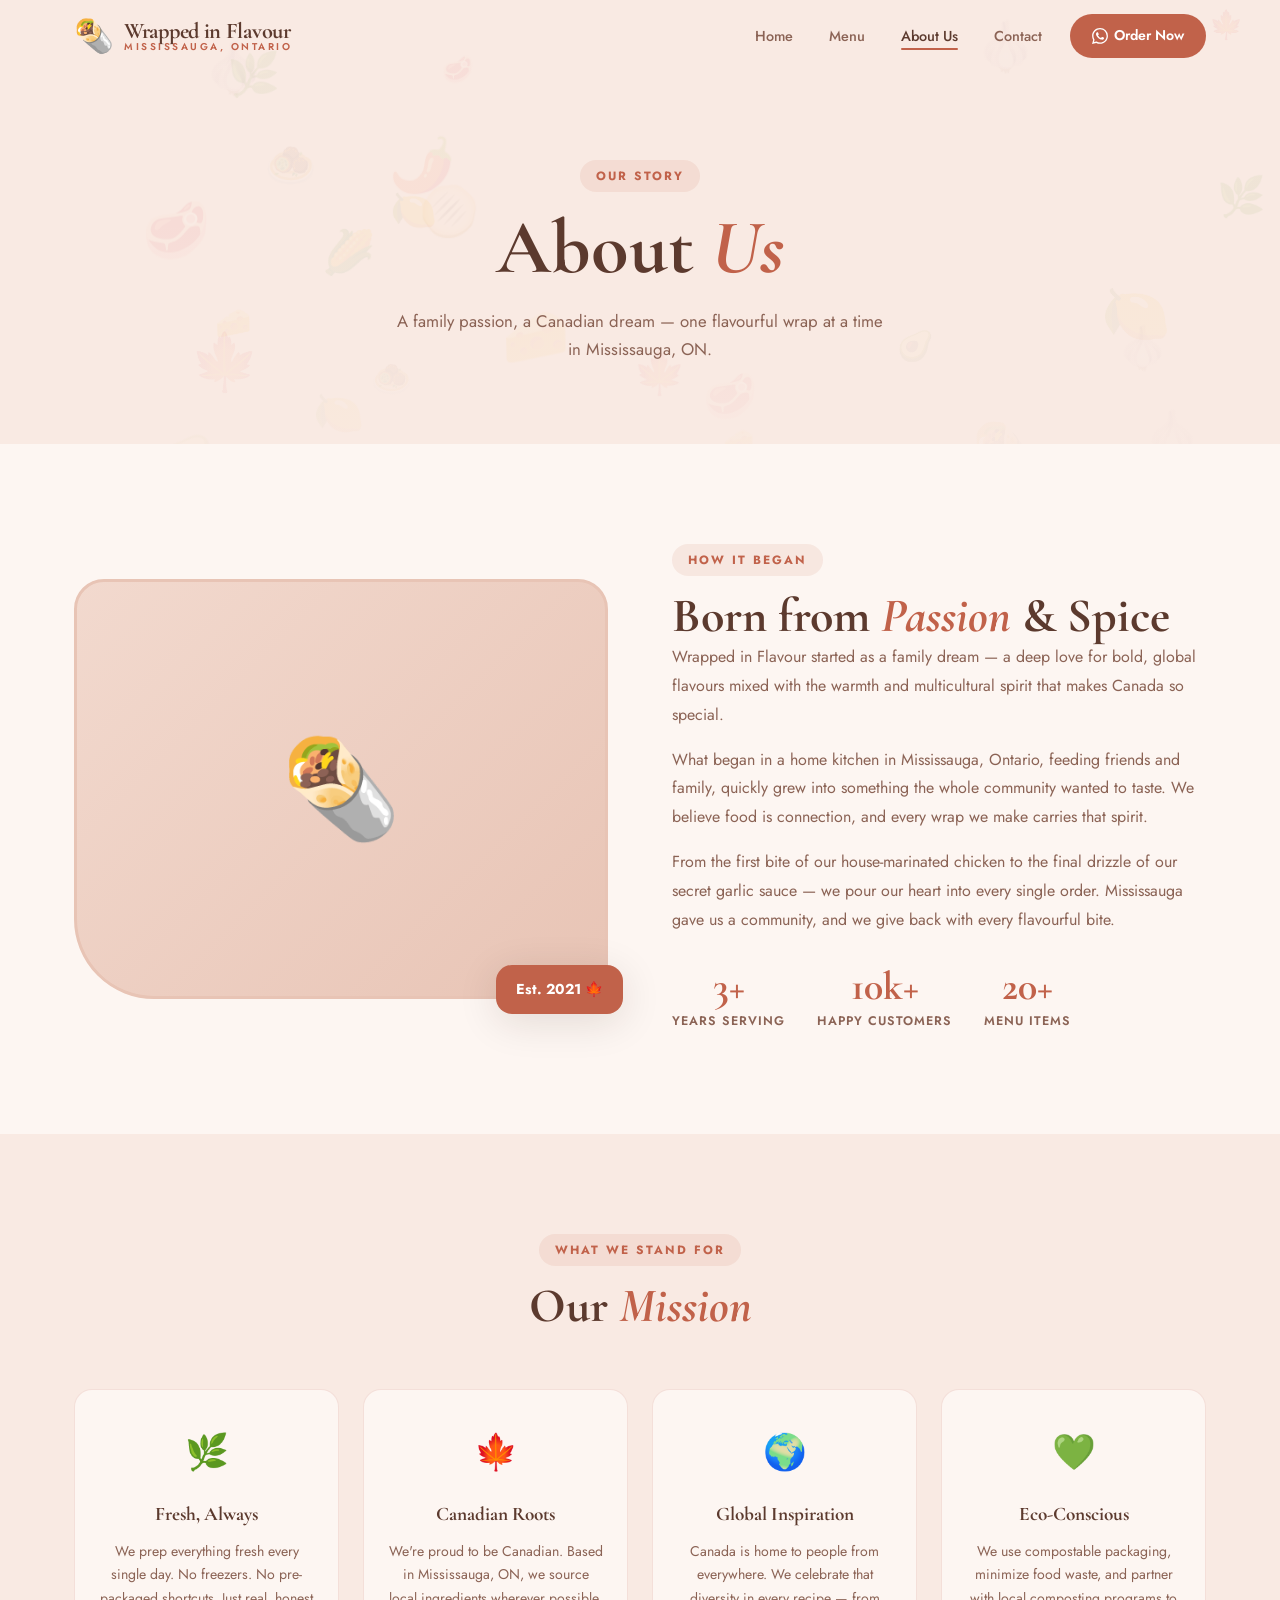
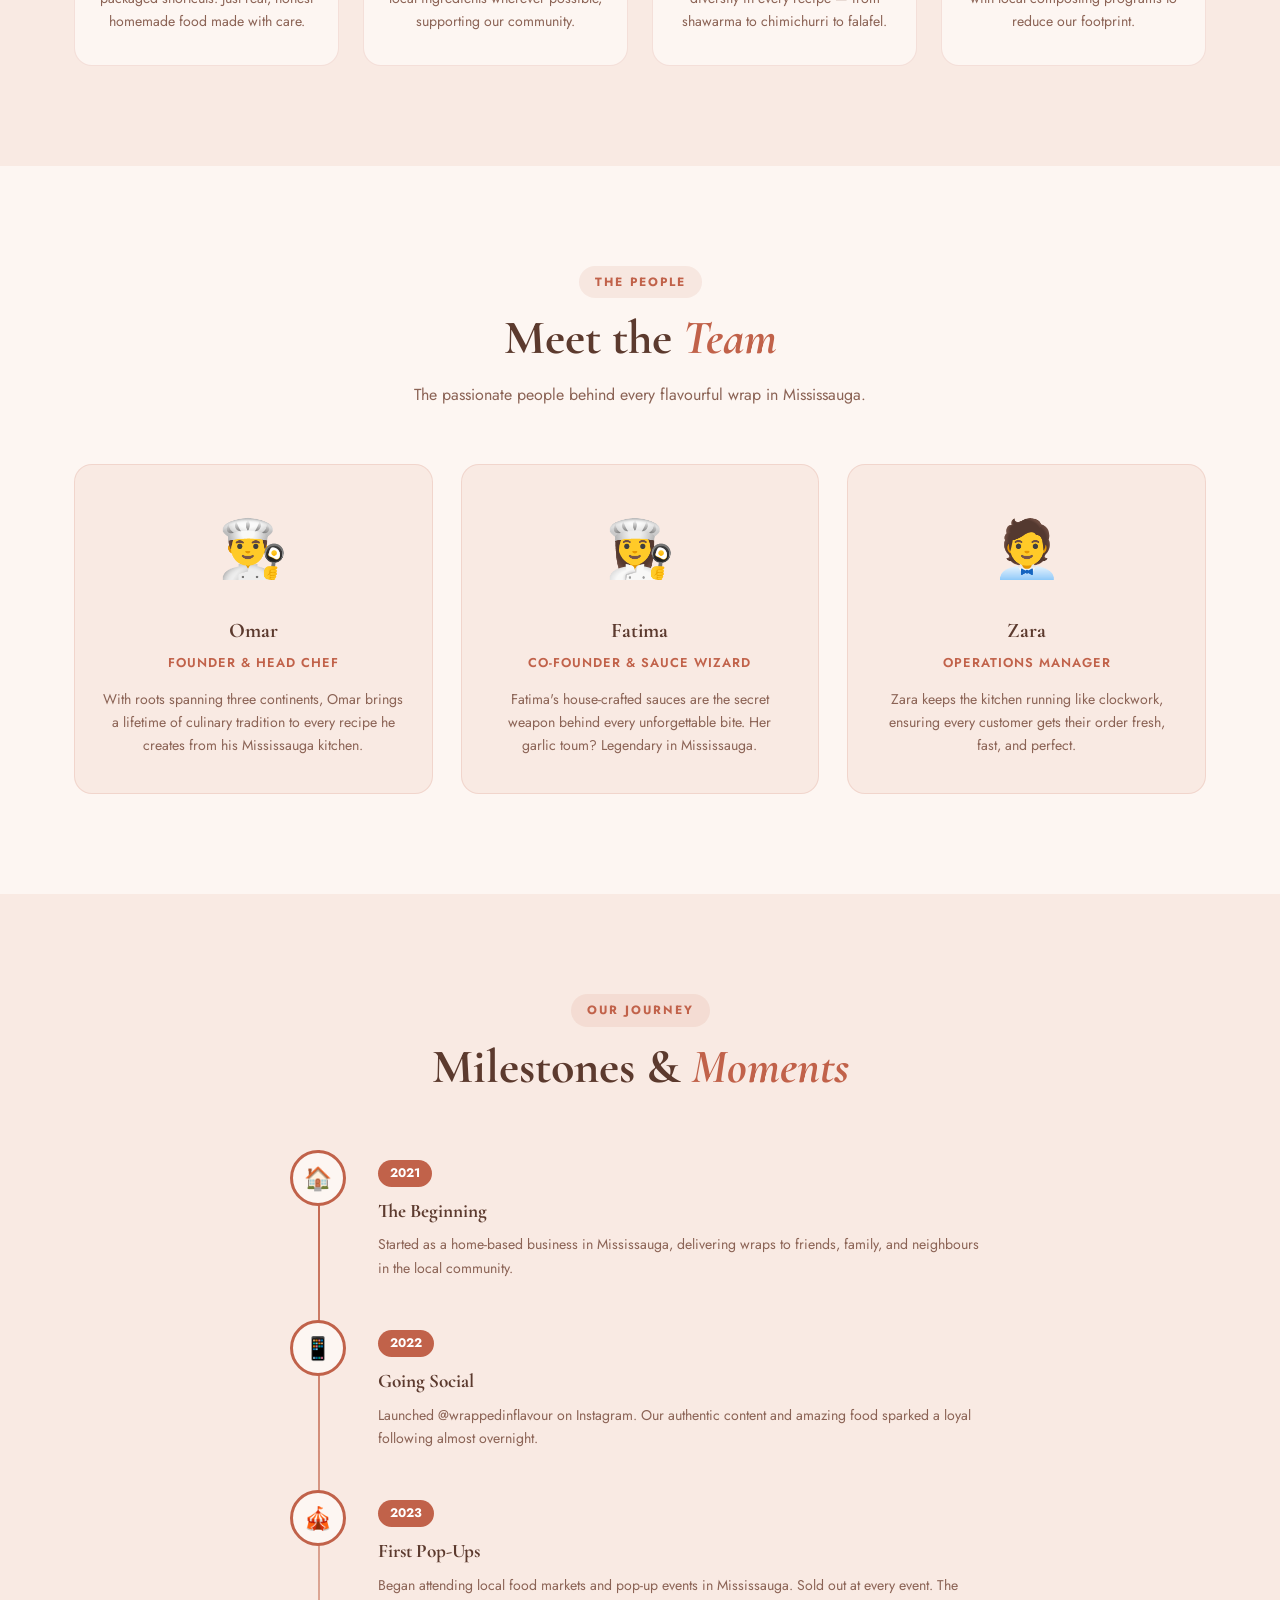
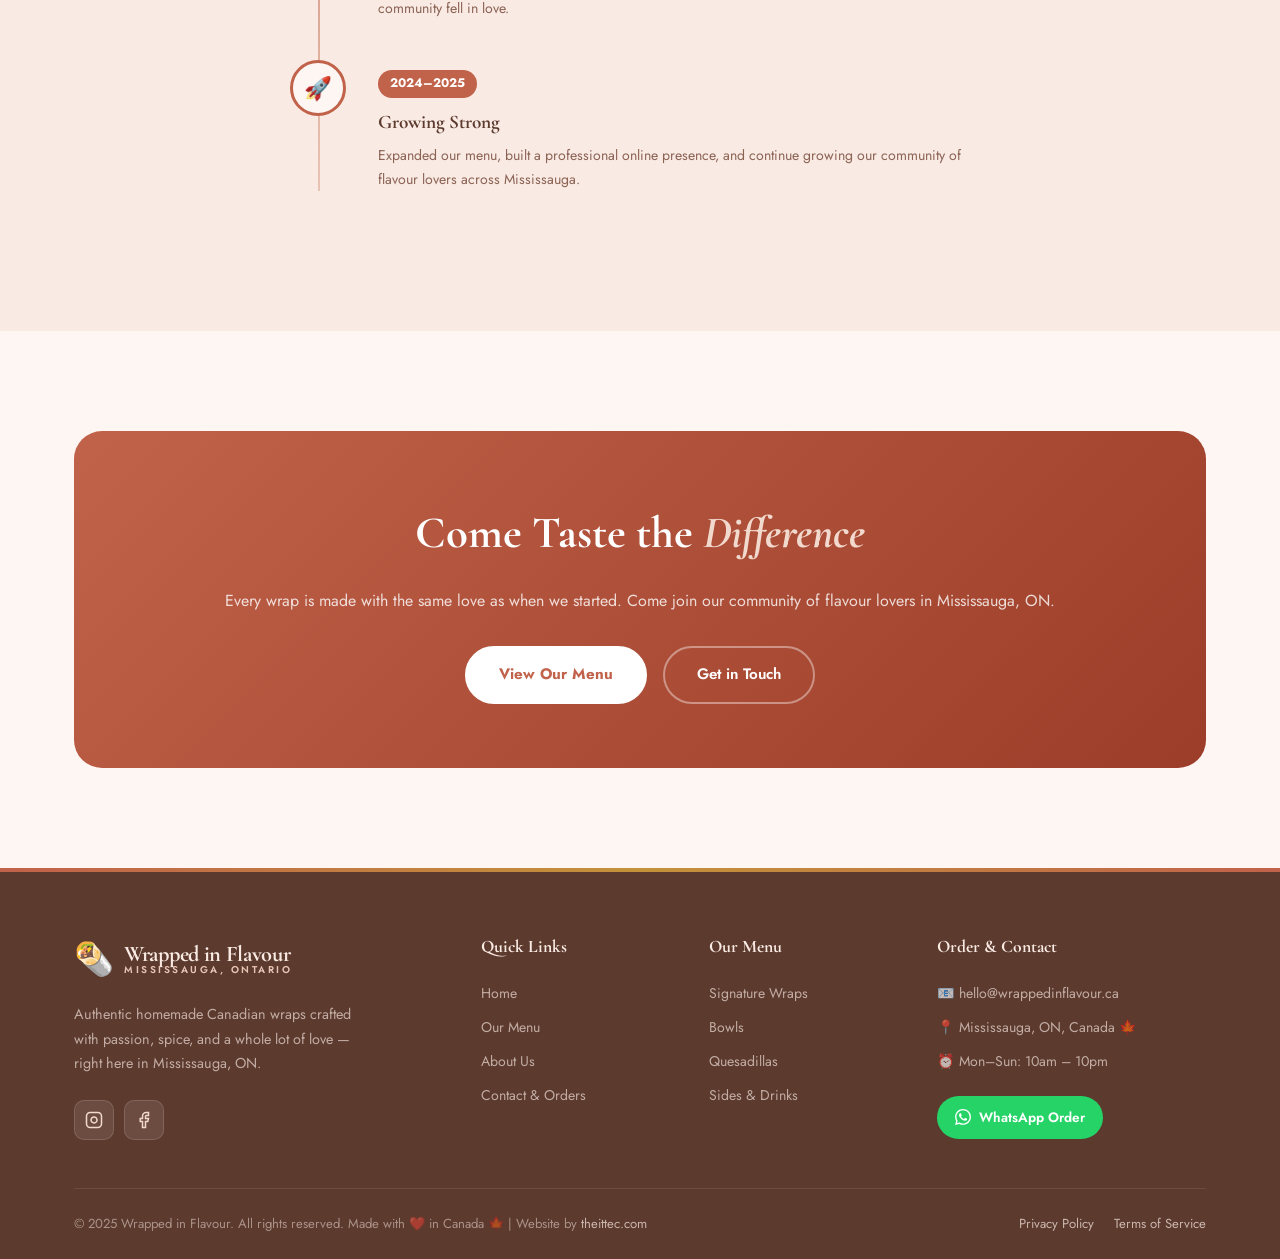
==== about-us/index.html @ e88ade4a "New 18-04" ====
<!DOCTYPE html>
<html lang="en">
<head>
  <meta charset="UTF-8" />
  <meta name="viewport" content="width=device-width, initial-scale=1.0" />
  <title>About Us — Wrapped in Flavour | Mississauga, ON</title>
  <link rel="preconnect" href="https://fonts.googleapis.com">
  <link rel="preconnect" href="https://fonts.gstatic.com" crossorigin>
  <link href="https://fonts.googleapis.com/css2?family=Cormorant+Garamond:ital,wght@0,400;0,600;0,700;1,400;1,600&family=Jost:wght@300;400;500;600;700&family=Pacifico&display=swap" rel="stylesheet">
  <link rel="stylesheet" href="/style.css">
</head>
<body>

  <nav class="navbar" id="navbar">
    <div class="nav-container">
      <a href="/index.html" class="logo">
        <span class="logo-icon">🌯</span>
        <div class="logo-text">
          <span class="logo-main">Wrapped in Flavour</span>
          <span class="logo-sub">Mississauga, Ontario</span>
        </div>
      </a>
      <ul class="nav-links" id="navLinks">
        <li><a href="/" class="nav-link">Home</a></li>
        <li><a href="/menu" class="nav-link">Menu</a></li>
        <li><a href="/about-us" class="nav-link active">About Us</a></li>
        <li><a href="/contact-us" class="nav-link">Contact</a></li>
        <li>
          <a href="https://wa.me/1XXXXXXXXXX?text=Hi!%20I'd%20like%20to%20place%20an%20order%20🌯" target="_blank" class="nav-cta">
            <svg viewBox="0 0 24 24" fill="currentColor" width="16" height="16"><path d="M17.472 14.382c-.297-.149-1.758-.867-2.03-.967-.273-.099-.471-.148-.67.15-.197.297-.767.966-.94 1.164-.173.199-.347.223-.644.075-.297-.15-1.255-.463-2.39-1.475-.883-.788-1.48-1.761-1.653-2.059-.173-.297-.018-.458.13-.606.134-.133.298-.347.446-.52.149-.174.198-.298.298-.497.099-.198.05-.371-.025-.52-.075-.149-.669-1.612-.916-2.207-.242-.579-.487-.5-.669-.51-.173-.008-.371-.01-.57-.01-.198 0-.52.074-.792.372-.272.297-1.04 1.016-1.04 2.479 0 1.462 1.065 2.875 1.213 3.074.149.198 2.096 3.2 5.077 4.487.709.306 1.262.489 1.694.625.712.227 1.36.195 1.871.118.571-.085 1.758-.719 2.006-1.413.248-.694.248-1.289.173-1.413-.074-.124-.272-.198-.57-.347m-5.421 7.403h-.004a9.87 9.87 0 01-5.031-1.378l-.361-.214-3.741.982.998-3.648-.235-.374a9.86 9.86 0 01-1.51-5.26c.001-5.45 4.436-9.884 9.888-9.884 2.64 0 5.122 1.03 6.988 2.898a9.825 9.825 0 012.893 6.994c-.003 5.45-4.437 9.884-9.885 9.884m8.413-18.297A11.815 11.815 0 0012.05 0C5.495 0 .16 5.335.157 11.892c0 2.096.547 4.142 1.588 5.945L.057 24l6.305-1.654a11.882 11.882 0 005.683 1.448h.005c6.554 0 11.89-5.335 11.893-11.893a11.821 11.821 0 00-3.48-8.413z"/></svg>
            Order Now
          </a>
        </li>
      </ul>
      <button class="hamburger" id="hamburger" aria-label="Toggle menu">
        <span></span><span></span><span></span>
      </button>
    </div>
  </nav>

  <section class="page-hero">
    <div class="hero-bg-pattern" id="bgPattern"></div>
    <div class="hero-overlay"></div>
    <div class="page-hero-content">
      <span class="section-tag reveal">Our Story</span>
      <h1 class="page-hero-title reveal">About <em>Us</em></h1>
      <p class="reveal">A family passion, a Canadian dream — one flavourful wrap at a time in Mississauga, ON.</p>
    </div>
  </section>

  <section class="about-story">
    <div class="container">
      <div class="story-grid">
        <div class="story-visual reveal">
          <div class="story-img-wrap">
            <div class="story-emoji-display">🌯</div>
            <div class="story-badge-float">Est. 2021 🍁</div>
          </div>
        </div>
        <div class="story-text reveal">
          <span class="section-tag">How It Began</span>
          <h2 class="section-title">Born from <em>Passion</em> & Spice</h2>
          <p>Wrapped in Flavour started as a family dream — a deep love for bold, global flavours mixed with the warmth and multicultural spirit that makes Canada so special.</p>
          <p>What began in a home kitchen in Mississauga, Ontario, feeding friends and family, quickly grew into something the whole community wanted to taste. We believe food is connection, and every wrap we make carries that spirit.</p>
          <p>From the first bite of our house-marinated chicken to the final drizzle of our secret garlic sauce — we pour our heart into every single order. Mississauga gave us a community, and we give back with every flavourful bite.</p>
          <div class="story-stats">
            <div class="stat-item">
              <span class="stat-num">3+</span>
              <span class="stat-label">Years Serving</span>
            </div>
            <div class="stat-item">
              <span class="stat-num">10k+</span>
              <span class="stat-label">Happy Customers</span>
            </div>
            <div class="stat-item">
              <span class="stat-num">20+</span>
              <span class="stat-label">Menu Items</span>
            </div>
          </div>
        </div>
      </div>
    </div>
  </section>

  <section class="mission-section">
    <div class="container">
      <div class="mission-inner">
        <div class="section-header reveal">
          <span class="section-tag">What We Stand For</span>
          <h2 class="section-title">Our <em>Mission</em></h2>
        </div>
        <div class="mission-grid">
          <div class="mission-card reveal">
            <div class="mission-icon">🌿</div>
            <h3>Fresh, Always</h3>
            <p>We prep everything fresh every single day. No freezers. No pre-packaged shortcuts. Just real, honest homemade food made with care.</p>
          </div>
          <div class="mission-card reveal">
            <div class="mission-icon">🍁</div>
            <h3>Canadian Roots</h3>
            <p>We're proud to be Canadian. Based in Mississauga, ON, we source local ingredients wherever possible, supporting our community.</p>
          </div>
          <div class="mission-card reveal">
            <div class="mission-icon">🌍</div>
            <h3>Global Inspiration</h3>
            <p>Canada is home to people from everywhere. We celebrate that diversity in every recipe — from shawarma to chimichurri to falafel.</p>
          </div>
          <div class="mission-card reveal">
            <div class="mission-icon">💚</div>
            <h3>Eco-Conscious</h3>
            <p>We use compostable packaging, minimize food waste, and partner with local composting programs to reduce our footprint.</p>
          </div>
        </div>
      </div>
    </div>
  </section>

  <section class="team-section">
    <div class="container">
      <div class="section-header reveal">
        <span class="section-tag">The People</span>
        <h2 class="section-title">Meet the <em>Team</em></h2>
        <p class="section-desc">The passionate people behind every flavourful wrap in Mississauga.</p>
      </div>
      <div class="team-grid">
        <div class="team-card reveal">
          <div class="team-avatar">👨‍🍳</div>
          <h3>Omar</h3>
          <span class="team-role">Founder & Head Chef</span>
          <p>With roots spanning three continents, Omar brings a lifetime of culinary tradition to every recipe he creates from his Mississauga kitchen.</p>
        </div>
        <div class="team-card reveal">
          <div class="team-avatar">👩‍🍳</div>
          <h3>Fatima</h3>
          <span class="team-role">Co-Founder & Sauce Wizard</span>
          <p>Fatima's house-crafted sauces are the secret weapon behind every unforgettable bite. Her garlic toum? Legendary in Mississauga.</p>
        </div>
        <div class="team-card reveal">
          <div class="team-avatar">🧑‍💼</div>
          <h3>Zara</h3>
          <span class="team-role">Operations Manager</span>
          <p>Zara keeps the kitchen running like clockwork, ensuring every customer gets their order fresh, fast, and perfect.</p>
        </div>
      </div>
    </div>
  </section>

  <section class="timeline-section">
    <div class="container">
      <div class="section-header reveal">
        <span class="section-tag">Our Journey</span>
        <h2 class="section-title">Milestones & <em>Moments</em></h2>
      </div>
      <div class="timeline">
        <div class="timeline-item reveal">
          <div class="timeline-dot">🏠</div>
          <div class="timeline-content">
            <span class="timeline-year">2021</span>
            <h3>The Beginning</h3>
            <p>Started as a home-based business in Mississauga, delivering wraps to friends, family, and neighbours in the local community.</p>
          </div>
        </div>
        <div class="timeline-item reveal">
          <div class="timeline-dot">📱</div>
          <div class="timeline-content">
            <span class="timeline-year">2022</span>
            <h3>Going Social</h3>
            <p>Launched @wrappedinflavour on Instagram. Our authentic content and amazing food sparked a loyal following almost overnight.</p>
          </div>
        </div>
        <div class="timeline-item reveal">
          <div class="timeline-dot">🎪</div>
          <div class="timeline-content">
            <span class="timeline-year">2023</span>
            <h3>First Pop-Ups</h3>
            <p>Began attending local food markets and pop-up events in Mississauga. Sold out at every event. The community fell in love.</p>
          </div>
        </div>
        <div class="timeline-item reveal">
          <div class="timeline-dot">🚀</div>
          <div class="timeline-content">
            <span class="timeline-year">2024–2025</span>
            <h3>Growing Strong</h3>
            <p>Expanded our menu, built a professional online presence, and continue growing our community of flavour lovers across Mississauga.</p>
          </div>
        </div>
      </div>
    </div>
  </section>

  <section class="about-cta">
    <div class="container">
      <div class="cta-banner reveal">
        <h2>Come Taste the <em>Difference</em></h2>
        <p>Every wrap is made with the same love as when we started. Come join our community of flavour lovers in Mississauga, ON.</p>
        <div class="cta-btns">
          <a href="menu.html" class="btn-white">View Our Menu</a>
          <a href="contact.html" class="btn-outline-white">Get in Touch</a>
        </div>
      </div>
    </div>
  </section>

  <footer class="footer">
    <div class="footer-pattern"></div>
    <div class="container">
      <div class="footer-grid">
        <div class="footer-brand">
          <a href="index.html" class="logo footer-logo">
            <span class="logo-icon">🌯</span>
            <div class="logo-text">
              <span class="logo-main">Wrapped in Flavour</span>
              <span class="logo-sub">Mississauga, Ontario</span>
            </div>
          </a>
          <p>Authentic homemade Canadian wraps crafted with passion, spice, and a whole lot of love — right here in Mississauga, ON.</p>
          <div class="social-links">
            <a href="https://instagram.com/wrappedinflavour" target="_blank" class="social-link" aria-label="Instagram">
              <svg viewBox="0 0 24 24" fill="none" stroke="currentColor" stroke-width="2"><rect x="2" y="2" width="20" height="20" rx="5"/><path d="M16 11.37A4 4 0 1 1 12.63 8 4 4 0 0 1 16 11.37z"/><line x1="17.5" y1="6.5" x2="17.51" y2="6.5"/></svg>
            </a>
            <a href="#" class="social-link" aria-label="Facebook">
              <svg viewBox="0 0 24 24" fill="none" stroke="currentColor" stroke-width="2"><path d="M18 2h-3a5 5 0 0 0-5 5v3H7v4h3v8h4v-8h3l1-4h-4V7a1 1 0 0 1 1-1h3z"/></svg>
            </a>
          </div>
        </div>
        <div class="footer-col">
          <h4>Quick Links</h4>
          <ul><li><a href="index.html">Home</a></li><li><a href="menu.html">Our Menu</a></li><li><a href="about.html">About Us</a></li><li><a href="contact.html">Contact & Orders</a></li></ul>
        </div>
        <div class="footer-col">
          <h4>Our Menu</h4>
          <ul><li><a href="menu.html">Signature Wraps</a></li><li><a href="menu.html">Bowls</a></li><li><a href="menu.html">Quesadillas</a></li><li><a href="menu.html">Sides & Drinks</a></li></ul>
        </div>
        <div class="footer-col">
          <h4>Order & Contact</h4>
          <ul>
            <li>📧 hello@wrappedinflavour.ca</li>
            <li>📍 Mississauga, ON, Canada 🍁</li>
            <li>⏰ Mon–Sun: 10am – 10pm</li>
          </ul>
          <a href="https://wa.me/1XXXXXXXXXX?text=Hi!%20I'd%20like%20to%20order%20🌯" target="_blank" class="footer-whatsapp">
            <svg viewBox="0 0 24 24" fill="currentColor" width="16" height="16"><path d="M17.472 14.382c-.297-.149-1.758-.867-2.03-.967-.273-.099-.471-.148-.67.15-.197.297-.767.966-.94 1.164-.173.199-.347.223-.644.075-.297-.15-1.255-.463-2.39-1.475-.883-.788-1.48-1.761-1.653-2.059-.173-.297-.018-.458.13-.606.134-.133.298-.347.446-.52.149-.174.198-.298.298-.497.099-.198.05-.371-.025-.52-.075-.149-.669-1.612-.916-2.207-.242-.579-.487-.5-.669-.51-.173-.008-.371-.01-.57-.01-.198 0-.52.074-.792.372-.272.297-1.04 1.016-1.04 2.479 0 1.462 1.065 2.875 1.213 3.074.149.198 2.096 3.2 5.077 4.487.709.306 1.262.489 1.694.625.712.227 1.36.195 1.871.118.571-.085 1.758-.719 2.006-1.413.248-.694.248-1.289.173-1.413-.074-.124-.272-.198-.57-.347m-5.421 7.403h-.004a9.87 9.87 0 01-5.031-1.378l-.361-.214-3.741.982.998-3.648-.235-.374a9.86 9.86 0 01-1.51-5.26c.001-5.45 4.436-9.884 9.888-9.884 2.64 0 5.122 1.03 6.988 2.898a9.825 9.825 0 012.893 6.994c-.003 5.45-4.437 9.884-9.885 9.884m8.413-18.297A11.815 11.815 0 0012.05 0C5.495 0 .16 5.335.157 11.892c0 2.096.547 4.142 1.588 5.945L.057 24l6.305-1.654a11.882 11.882 0 005.683 1.448h.005c6.554 0 11.89-5.335 11.893-11.893a11.821 11.821 0 00-3.48-8.413z"/></svg>
            WhatsApp Order
          </a>
        </div>
      </div>
      <div class="footer-bottom">
        <p>© 2025 Wrapped in Flavour. All rights reserved. Made with ❤️ in Canada 🍁 | Website by <a href="https://theittec.com" target="_blank" style="color:rgba(249,234,227,0.7);">theittec.com</a></p>
        <div class="footer-bottom-links"><a href="#">Privacy Policy</a><a href="#">Terms of Service</a></div>
      </div>
    </div>
  </footer>

  <script src="/script.js"></script>
</body>
</html>
---- style.css ----
/* ========================================
   WRAPPED IN FLAVOUR — Brand Stylesheet
   Theme: #F9EAE3 Warm Blush
   ======================================== */

@import url('https://fonts.googleapis.com/css2?family=Cormorant+Garamond:ital,wght@0,400;0,600;0,700;1,400;1,600&family=Jost:wght@300;400;500;600;700&family=Pacifico&display=swap');

:root {
  --blush:     #F9EAE3;
  --blush2:    #F2D9CE;
  --blush3:    #E8C4B5;
  --blush4:    #DDA898;
  --terracotta:#C1624A;
  --terra-dark:#9B3D28;
  --warm-brown:#5C3A2E;
  --cream:     #FDF6F2;
  --dark:      #2A1810;
  --text:      #3D2218;
  --text-muted:#8B6355;
  --green:     #4A7C5A;
  --gold:      #C4923A;
  --white:     #ffffff;
  --border:    rgba(193,98,74,0.15);
  --shadow:    0 8px 40px rgba(44,24,16,0.12);
  --shadow-sm: 0 4px 16px rgba(44,24,16,0.08);
  --radius:    18px;
  --radius-sm: 10px;
  --transition: 0.35s cubic-bezier(0.4,0,0.2,1);
  --font-display: 'Cormorant Garamond', serif;
  --font-body:    'Jost', sans-serif;
  --font-script:  'Pacifico', cursive;
}

/* ---- RESET ---- */
*, *::before, *::after { box-sizing: border-box; margin: 0; padding: 0; }
html { scroll-behavior: smooth; }
body {
  font-family: var(--font-body);
  background: var(--cream);
  color: var(--text);
  line-height: 1.7;
  overflow-x: hidden;
}
img { max-width: 100%; display: block; }
a { text-decoration: none; color: inherit; }
ul { list-style: none; }
button { cursor: pointer; font-family: inherit; border: none; background: none; }
input, textarea, select { font-family: inherit; }

/* ---- SCROLLBAR ---- */
::-webkit-scrollbar { width: 6px; }
::-webkit-scrollbar-track { background: var(--blush); }
::-webkit-scrollbar-thumb { background: var(--terracotta); border-radius: 3px; }

/* ---- CONTAINER ---- */
.container { max-width: 1180px; margin: 0 auto; padding: 0 24px; }

/* ---- SCROLL REVEAL ---- */
.reveal {
  opacity: 0;
  transform: translateY(30px);
  transition: opacity 0.7s ease, transform 0.7s ease;
}
.reveal.visible {
  opacity: 1;
  transform: translateY(0);
}

/* ============================
   NAVBAR
   ============================ */
.navbar {
  position: fixed;
  top: 0; left: 0; right: 0;
  z-index: 1000;
  padding: 0;
  transition: all var(--transition);
}
.navbar.scrolled {
  background: rgba(253,246,242,0.96);
  backdrop-filter: blur(20px);
  border-bottom: 1px solid var(--border);
  box-shadow: 0 4px 30px rgba(44,24,16,0.1);
}
.nav-container {
  max-width: 1180px;
  margin: 0 auto;
  padding: 0 24px;
  height: 72px;
  display: flex;
  align-items: center;
  justify-content: space-between;
}
.logo {
  display: flex;
  align-items: center;
  gap: 10px;
  text-decoration: none;
}
.logo-icon {
  font-size: 2rem;
  animation: floatWrap 3s ease-in-out infinite;
}
@keyframes floatWrap {
  0%,100%{ transform: translateY(0) rotate(-5deg); }
  50%{ transform: translateY(-4px) rotate(5deg); }
}
.logo-text { display: flex; flex-direction: column; line-height: 1; }
.logo-main {
  font-family: var(--font-display);
  font-size: 1.4rem;
  font-weight: 700;
  color: var(--warm-brown);
  letter-spacing: -0.3px;
}
.logo-sub {
  font-size: 0.62rem;
  color: var(--terracotta);
  letter-spacing: 2.5px;
  text-transform: uppercase;
  font-weight: 600;
}

.nav-links {
  display: flex;
  align-items: center;
  gap: 4px;
}
.nav-link {
  padding: 8px 16px;
  font-size: 0.9rem;
  font-weight: 500;
  color: var(--text-muted);
  border-radius: 8px;
  transition: all var(--transition);
  position: relative;
}
.nav-link::after {
  content: '';
  position: absolute;
  bottom: 4px; left: 50%; right: 50%;
  height: 2px;
  background: var(--terracotta);
  border-radius: 2px;
  transition: all var(--transition);
}
.nav-link:hover::after, .nav-link.active::after { left: 16px; right: 16px; }
.nav-link:hover, .nav-link.active { color: var(--warm-brown); }
.nav-cta {
  padding: 10px 22px;
  background: var(--terracotta);
  color: var(--white) !important;
  border-radius: 50px;
  font-size: 0.88rem;
  font-weight: 600;
  transition: all var(--transition);
  margin-left: 8px;
  display: flex;
  align-items: center;
  gap: 6px;
}
.nav-cta:hover {
  background: var(--terra-dark);
  transform: translateY(-2px);
  box-shadow: 0 8px 24px rgba(193,98,74,0.35);
}

/* HAMBURGER */
.hamburger {
  display: none;
  flex-direction: column;
  gap: 5px;
  padding: 8px;
  cursor: pointer;
}
.hamburger span {
  display: block;
  width: 24px; height: 2px;
  background: var(--warm-brown);
  border-radius: 2px;
  transition: all var(--transition);
}
.hamburger.active span:nth-child(1) { transform: translateY(7px) rotate(45deg); }
.hamburger.active span:nth-child(2) { opacity: 0; }
.hamburger.active span:nth-child(3) { transform: translateY(-7px) rotate(-45deg); }

/* ============================
   BACKGROUND PATTERN
   ============================ */
.hero-bg-pattern {
  position: absolute;
  inset: 0;
  z-index: 0;
  overflow: hidden;
  pointer-events: none;
}
.food-icon-bg {
  position: absolute;
  font-size: 2.5rem;
  opacity: 0.06;
  animation: driftIcon linear infinite;
  user-select: none;
}
@keyframes driftIcon {
  0%,100%{ transform: translateY(0) rotate(0deg); opacity: 0.04; }
  50%{ opacity: 0.09; }
}

/* ============================
   HERO
   ============================ */
.hero {
  position: relative;
  min-height: 100vh;
  display: flex;
  flex-direction: column;
  justify-content: center;
  align-items: center;
  overflow: hidden;
  background:
    radial-gradient(ellipse at 20% 50%, rgba(193,98,74,0.12) 0%, transparent 60%),
    radial-gradient(ellipse at 80% 30%, rgba(196,146,58,0.08) 0%, transparent 50%),
    var(--blush);
}
.hero-overlay {
  position: absolute;
  inset: 0;
  background: linear-gradient(to bottom, rgba(249,234,227,0.2) 0%, rgba(249,234,227,0) 50%, rgba(249,234,227,0.6) 100%);
  pointer-events: none;
}
.hero-content {
  position: relative;
  z-index: 2;
  text-align: center;
  padding: 120px 24px 80px;
  max-width: 860px;
}
.hero-badge {
  display: inline-flex;
  align-items: center;
  gap: 8px;
  background: rgba(193,98,74,0.12);
  border: 1px solid rgba(193,98,74,0.25);
  color: var(--terracotta);
  padding: 8px 20px;
  border-radius: 50px;
  font-size: 0.82rem;
  font-weight: 600;
  letter-spacing: 1px;
  text-transform: uppercase;
  margin-bottom: 28px;
}
.hero-title {
  font-family: var(--font-display);
  font-size: clamp(3.5rem, 8vw, 7rem);
  font-weight: 700;
  line-height: 1.05;
  color: var(--warm-brown);
  margin-bottom: 24px;
}
.hero-title em {
  font-style: italic;
  color: var(--terracotta);
}
.hero-line1 { display: block; }
.hero-line2 { display: block; }
.hero-line3 {
  display: block;
  font-family: var(--font-script);
  font-size: 0.7em;
  color: var(--terracotta);
  line-height: 1.2;
}
.hero-desc {
  font-size: 1.1rem;
  color: var(--text-muted);
  margin-bottom: 36px;
  font-weight: 400;
  line-height: 1.8;
}
.hero-btns {
  display: flex;
  gap: 16px;
  justify-content: center;
  flex-wrap: wrap;
}
.btn-primary {
  display: inline-flex;
  align-items: center;
  gap: 8px;
  padding: 14px 32px;
  background: var(--terracotta);
  color: var(--white);
  border-radius: 50px;
  font-weight: 600;
  font-size: 0.95rem;
  transition: all var(--transition);
  border: 2px solid var(--terracotta);
}
.btn-primary:hover {
  background: var(--terra-dark);
  border-color: var(--terra-dark);
  transform: translateY(-3px);
  box-shadow: 0 12px 32px rgba(193,98,74,0.35);
}
.btn-outline {
  display: inline-flex;
  align-items: center;
  gap: 8px;
  padding: 14px 32px;
  background: transparent;
  color: var(--warm-brown);
  border-radius: 50px;
  font-weight: 600;
  font-size: 0.95rem;
  border: 2px solid var(--blush3);
  transition: all var(--transition);
}
.btn-outline:hover {
  background: var(--blush2);
  border-color: var(--terracotta);
  transform: translateY(-3px);
}
.btn-whatsapp {
  display: inline-flex;
  align-items: center;
  gap: 10px;
  padding: 14px 32px;
  background: #25D366;
  color: var(--white);
  border-radius: 50px;
  font-weight: 600;
  font-size: 0.95rem;
  transition: all var(--transition);
  border: 2px solid #25D366;
}
.btn-whatsapp:hover {
  background: #1da851;
  border-color: #1da851;
  transform: translateY(-3px);
  box-shadow: 0 12px 32px rgba(37,211,102,0.3);
}
.hero-scroll {
  position: absolute;
  bottom: 32px;
  left: 50%;
  transform: translateX(-50%);
  display: flex;
  flex-direction: column;
  align-items: center;
  gap: 8px;
  color: var(--text-muted);
  font-size: 0.75rem;
  letter-spacing: 1px;
  text-transform: uppercase;
  z-index: 2;
  animation: bounceScroll 2s ease-in-out infinite;
}
@keyframes bounceScroll {
  0%,100%{ transform: translateX(-50%) translateY(0); }
  50%{ transform: translateX(-50%) translateY(6px); }
}
.scroll-arrow {
  width: 20px; height: 20px;
  border-right: 2px solid var(--terracotta);
  border-bottom: 2px solid var(--terracotta);
  transform: rotate(45deg);
}

/* ============================
   MARQUEE
   ============================ */
.marquee-strip {
  background: var(--terracotta);
  padding: 14px 0;
  overflow: hidden;
  position: relative;
}
.marquee-inner {
  display: flex;
  gap: 48px;
  white-space: nowrap;
  animation: marquee 28s linear infinite;
}
.marquee-inner span {
  color: var(--white);
  font-weight: 600;
  font-size: 0.85rem;
  letter-spacing: 0.5px;
  flex-shrink: 0;
}
@keyframes marquee {
  0%{ transform: translateX(0); }
  100%{ transform: translateX(-50%); }
}

/* ============================
   FEATURES
   ============================ */
.features {
  padding: 80px 0;
  background: var(--blush);
}
.features-grid {
  display: grid;
  grid-template-columns: repeat(4, 1fr);
  gap: 24px;
}
.feature-card {
  background: var(--cream);
  border: 1px solid var(--border);
  border-radius: var(--radius);
  padding: 32px 24px;
  text-align: center;
  transition: all var(--transition);
}
.feature-card:hover {
  transform: translateY(-6px);
  box-shadow: var(--shadow);
  border-color: var(--blush3);
}
.feature-icon {
  font-size: 2.2rem;
  margin-bottom: 16px;
}
.feature-card h3 {
  font-family: var(--font-display);
  font-size: 1.2rem;
  font-weight: 700;
  color: var(--warm-brown);
  margin-bottom: 10px;
}
.feature-card p {
  font-size: 0.9rem;
  color: var(--text-muted);
  line-height: 1.6;
}

/* ============================
   SECTION HEADERS
   ============================ */
.section-header {
  text-align: center;
  margin-bottom: 56px;
}
.section-tag {
  display: inline-block;
  background: rgba(193,98,74,0.1);
  color: var(--terracotta);
  padding: 6px 16px;
  border-radius: 50px;
  font-size: 0.75rem;
  font-weight: 700;
  letter-spacing: 2px;
  text-transform: uppercase;
  margin-bottom: 14px;
}
.section-title {
  font-family: var(--font-display);
  font-size: clamp(2rem, 4vw, 3rem);
  font-weight: 700;
  color: var(--warm-brown);
  line-height: 1.1;
}
.section-title em {
  font-style: italic;
  color: var(--terracotta);
}
.section-desc {
  margin-top: 16px;
  color: var(--text-muted);
  font-size: 1rem;
  max-width: 560px;
  margin-left: auto;
  margin-right: auto;
}

/* ============================
   SIGNATURE SECTION
   ============================ */
.signature-section {
  padding: 100px 0;
  background: var(--cream);
}
.wrap-cards {
  display: grid;
  grid-template-columns: repeat(3,1fr);
  gap: 28px;
  margin-bottom: 48px;
}
.wrap-card {
  background: var(--blush);
  border: 1px solid var(--border);
  border-radius: var(--radius);
  overflow: hidden;
  transition: all var(--transition);
}
.wrap-card:hover {
  transform: translateY(-8px);
  box-shadow: var(--shadow);
}
.wrap-img-wrap {
  background: linear-gradient(135deg, var(--blush2), var(--blush3));
  height: 180px;
  display: flex;
  align-items: center;
  justify-content: center;
  position: relative;
}
.wrap-img-wrap.spicy { background: linear-gradient(135deg, #f5d5c8, #e8a090); }
.wrap-img-wrap.veggie { background: linear-gradient(135deg, #d5e8d5, #a8c8a8); }
.wrap-emoji { font-size: 4rem; }
.wrap-badge {
  position: absolute;
  top: 12px; right: 12px;
  background: var(--terracotta);
  color: var(--white);
  padding: 4px 12px;
  border-radius: 50px;
  font-size: 0.72rem;
  font-weight: 700;
}
.wrap-badge.hot { background: #c0392b; }
.wrap-badge.green { background: var(--green); }
.wrap-info { padding: 24px; }
.wrap-info h3 {
  font-family: var(--font-display);
  font-size: 1.25rem;
  font-weight: 700;
  color: var(--warm-brown);
  margin-bottom: 10px;
}
.wrap-info p {
  font-size: 0.88rem;
  color: var(--text-muted);
  margin-bottom: 16px;
  line-height: 1.6;
}
.wrap-footer {
  display: flex;
  align-items: center;
  justify-content: space-between;
}
.price {
  font-family: var(--font-display);
  font-size: 1.4rem;
  font-weight: 700;
  color: var(--terracotta);
}
.btn-small {
  padding: 8px 20px;
  background: var(--terracotta);
  color: var(--white);
  border-radius: 50px;
  font-size: 0.82rem;
  font-weight: 600;
  transition: all var(--transition);
}
.btn-small:hover {
  background: var(--terra-dark);
  transform: translateY(-1px);
}
.center-cta { text-align: center; }

/* ============================
   CHEF SECTION
   ============================ */
.chef-section {
  padding: 100px 0;
  background: var(--blush);
  overflow: hidden;
}
.chef-grid {
  display: grid;
  grid-template-columns: 1fr 1fr;
  gap: 64px;
  align-items: center;
}
.chef-visual {
  position: relative;
}
.chef-img-frame {
  background: linear-gradient(135deg, var(--blush2) 0%, var(--blush3) 100%);
  border-radius: 30px 30px 30px 80px;
  height: 480px;
  display: flex;
  align-items: center;
  justify-content: center;
  position: relative;
  overflow: hidden;
  border: 3px solid var(--blush3);
}
.chef-emoji-main {
  font-size: 8rem;
  animation: chefFloat 4s ease-in-out infinite;
}
@keyframes chefFloat {
  0%,100%{ transform: translateY(0) scale(1); }
  50%{ transform: translateY(-12px) scale(1.02); }
}
.chef-img-frame::before {
  content: '';
  position: absolute;
  inset: 0;
  background: radial-gradient(circle at 30% 30%, rgba(255,255,255,0.4), transparent 60%);
}
.chef-badge-floating {
  position: absolute;
  bottom: -20px;
  right: -20px;
  background: var(--terracotta);
  color: var(--white);
  padding: 16px 24px;
  border-radius: 20px;
  font-family: var(--font-display);
  font-size: 1.1rem;
  font-weight: 700;
  box-shadow: var(--shadow);
  line-height: 1.3;
  text-align: center;
}
.chef-badge-floating span {
  display: block;
  font-size: 0.7rem;
  font-family: var(--font-body);
  letter-spacing: 1px;
  text-transform: uppercase;
  opacity: 0.85;
  margin-top: 2px;
}
.chef-deco-circle {
  position: absolute;
  top: -30px;
  left: -30px;
  width: 100px;
  height: 100px;
  border: 3px dashed var(--blush3);
  border-radius: 50%;
  animation: rotateDeco 12s linear infinite;
}
@keyframes rotateDeco {
  from{ transform: rotate(0deg); }
  to{ transform: rotate(360deg); }
}
.chef-content {}
.chef-name {
  font-family: var(--font-display);
  font-size: 2.8rem;
  font-weight: 700;
  color: var(--warm-brown);
  line-height: 1.15;
  margin-bottom: 6px;
}
.chef-name em {
  font-style: italic;
  color: var(--terracotta);
}
.chef-title {
  color: var(--text-muted);
  font-size: 0.85rem;
  letter-spacing: 2px;
  text-transform: uppercase;
  font-weight: 600;
  margin-bottom: 24px;
}
.chef-story p {
  color: var(--text-muted);
  font-size: 1rem;
  line-height: 1.85;
  margin-bottom: 18px;
}
.chef-signature {
  font-family: var(--font-script);
  font-size: 2rem;
  color: var(--terracotta);
  margin: 24px 0;
}
.chef-qualities {
  display: flex;
  flex-wrap: wrap;
  gap: 10px;
  margin-top: 24px;
}
.chef-quality {
  background: var(--cream);
  border: 1px solid var(--border);
  color: var(--warm-brown);
  padding: 8px 18px;
  border-radius: 50px;
  font-size: 0.82rem;
  font-weight: 600;
  display: flex;
  align-items: center;
  gap: 6px;
}

/* ============================
   INSTAGRAM SECTION
   ============================ */
.instagram-section {
  padding: 100px 0;
  background: var(--warm-brown);
  overflow: hidden;
}
.insta-inner {
  display: grid;
  grid-template-columns: 1fr 1fr;
  gap: 64px;
  align-items: center;
}
.insta-text .section-tag {
  background: rgba(249,234,227,0.15);
  color: var(--blush);
}
.insta-text .section-title { color: var(--cream); }
.insta-text .section-title em { color: var(--blush3); }
.insta-text p {
  color: rgba(249,234,227,0.75);
  margin-bottom: 28px;
  line-height: 1.8;
}
.btn-insta {
  display: inline-flex;
  align-items: center;
  gap: 10px;
  padding: 12px 28px;
  background: transparent;
  color: var(--blush);
  border: 2px solid rgba(249,234,227,0.4);
  border-radius: 50px;
  font-weight: 600;
  font-size: 0.9rem;
  transition: all var(--transition);
}
.btn-insta svg { width: 20px; height: 20px; }
.btn-insta:hover {
  background: rgba(249,234,227,0.1);
  border-color: var(--blush);
  transform: translateY(-2px);
}
/* Instagram Live Feed Embed */
.insta-feed-container {
  background: var(--cream);
  border-radius: 24px;
  overflow: hidden;
  min-height: 420px;
  display: flex;
  flex-direction: column;
}
.insta-feed-header {
  background: linear-gradient(135deg, #833ab4, #fd1d1d, #fcb045);
  padding: 16px 20px;
  display: flex;
  align-items: center;
  gap: 12px;
  color: white;
}
.insta-feed-header .insta-avatar {
  width: 44px; height: 44px;
  background: rgba(255,255,255,0.2);
  border-radius: 50%;
  display: flex; align-items: center; justify-content: center;
  font-size: 1.4rem;
  border: 2px solid rgba(255,255,255,0.5);
}
.insta-feed-header .insta-handle {
  font-weight: 700;
  font-size: 0.95rem;
}
.insta-feed-header .insta-tag {
  font-size: 0.75rem;
  opacity: 0.85;
}
.insta-feed-iframe-wrap {
  flex: 1;
  position: relative;
  min-height: 360px;
}
.insta-grid {
  display: grid;
  grid-template-columns: repeat(3,1fr);
  gap: 3px;
  background: var(--blush2);
  border-radius: 20px;
  overflow: hidden;
}
.insta-item {
  background: var(--blush);
  aspect-ratio: 1;
  display: flex;
  align-items: center;
  justify-content: center;
  font-size: 2.5rem;
  transition: all var(--transition);
  cursor: pointer;
  border: 1px solid var(--blush2);
}
.insta-item:hover {
  background: var(--blush2);
  transform: scale(1.05);
  z-index: 1;
}

/* ============================
   TESTIMONIALS
   ============================ */
.testimonials {
  padding: 100px 0;
  background: var(--cream);
}
.testi-grid {
  display: grid;
  grid-template-columns: repeat(3,1fr);
  gap: 28px;
}
.testi-card {
  background: var(--blush);
  border: 1px solid var(--border);
  border-radius: var(--radius);
  padding: 32px;
  transition: all var(--transition);
}
.testi-card:hover {
  transform: translateY(-6px);
  box-shadow: var(--shadow);
}
.stars {
  color: var(--gold);
  font-size: 1.1rem;
  margin-bottom: 16px;
  letter-spacing: 2px;
}
.testi-card p {
  color: var(--text-muted);
  font-size: 0.95rem;
  line-height: 1.7;
  margin-bottom: 24px;
  font-style: italic;
}
.testi-author {
  display: flex;
  align-items: center;
  gap: 14px;
}
.testi-avatar {
  width: 44px; height: 44px;
  background: var(--terracotta);
  color: var(--white);
  border-radius: 50%;
  display: flex; align-items: center; justify-content: center;
  font-family: var(--font-display);
  font-weight: 700;
  font-size: 1.1rem;
}
.testi-author strong {
  display: block;
  color: var(--warm-brown);
  font-size: 0.9rem;
}
.testi-author span {
  font-size: 0.78rem;
  color: var(--text-muted);
}

/* ============================
   ORDER CTA SECTION
   ============================ */
.order-cta-section {
  padding: 100px 0;
  background: linear-gradient(135deg, var(--terracotta), var(--terra-dark));
  text-align: center;
  position: relative;
  overflow: hidden;
}
.order-cta-section::before {
  content: '';
  position: absolute;
  inset: 0;
  background: url("data:image/svg+xml,%3Csvg width='60' height='60' viewBox='0 0 60 60' xmlns='http://www.w3.org/2000/svg'%3E%3Cg fill='none' fill-rule='evenodd'%3E%3Cg fill='%23ffffff' fill-opacity='0.04'%3E%3Ccircle cx='30' cy='30' r='20'/%3E%3C/g%3E%3C/g%3E%3C/svg%3E");
}
.order-cta-content {
  position: relative;
  z-index: 2;
  max-width: 640px;
  margin: 0 auto;
}
.order-cta-content h2 {
  font-family: var(--font-display);
  font-size: clamp(2rem, 4vw, 3.2rem);
  font-weight: 700;
  color: var(--white);
  margin-bottom: 16px;
  line-height: 1.15;
}
.order-cta-content h2 em {
  font-style: italic;
  color: var(--blush2);
}
.order-cta-content p {
  color: rgba(255,255,255,0.8);
  font-size: 1.05rem;
  margin-bottom: 36px;
  line-height: 1.7;
}
.order-cta-btns {
  display: flex;
  gap: 16px;
  justify-content: center;
  flex-wrap: wrap;
}
.btn-white {
  display: inline-flex;
  align-items: center;
  gap: 8px;
  padding: 14px 32px;
  background: var(--white);
  color: var(--terracotta);
  border-radius: 50px;
  font-weight: 700;
  font-size: 0.95rem;
  transition: all var(--transition);
  border: 2px solid var(--white);
}
.btn-white:hover {
  background: var(--cream);
  transform: translateY(-3px);
  box-shadow: 0 12px 32px rgba(0,0,0,0.2);
}

/* ============================
   FOOTER
   ============================ */
.footer {
  background: var(--warm-brown);
  color: var(--blush);
  padding: 64px 0 0;
  position: relative;
}
.footer-pattern {
  position: absolute;
  top: 0; left: 0; right: 0;
  height: 4px;
  background: linear-gradient(90deg, var(--terracotta), var(--gold), var(--terracotta));
}
.footer-grid {
  display: grid;
  grid-template-columns: 2fr 1fr 1fr 1.5fr;
  gap: 48px;
  padding-bottom: 48px;
}
.footer-brand p {
  color: rgba(249,234,227,0.65);
  font-size: 0.9rem;
  line-height: 1.7;
  margin: 16px 0 24px;
  max-width: 280px;
}
.footer-logo .logo-main { color: var(--blush); }
.footer-logo .logo-sub { color: var(--blush3); }
.social-links {
  display: flex;
  gap: 10px;
  flex-wrap: wrap;
}
.social-link {
  width: 40px; height: 40px;
  background: rgba(249,234,227,0.1);
  border: 1px solid rgba(249,234,227,0.15);
  border-radius: 10px;
  display: flex; align-items: center; justify-content: center;
  color: var(--blush2);
  transition: all var(--transition);
}
.social-link svg { width: 18px; height: 18px; }
.social-link:hover {
  background: var(--terracotta);
  border-color: var(--terracotta);
  color: var(--white);
  transform: translateY(-3px);
}
.footer-col h4 {
  font-family: var(--font-display);
  font-size: 1.1rem;
  font-weight: 700;
  color: var(--blush);
  margin-bottom: 20px;
}
.footer-col ul li {
  margin-bottom: 10px;
}
.footer-col ul li a {
  color: rgba(249,234,227,0.65);
  font-size: 0.88rem;
  transition: color var(--transition);
}
.footer-col ul li a:hover { color: var(--blush); }
.footer-col ul li span,
.footer-col ul li {
  color: rgba(249,234,227,0.65);
  font-size: 0.88rem;
  line-height: 1.7;
}
.footer-whatsapp {
  display: inline-flex;
  align-items: center;
  gap: 8px;
  background: #25D366;
  color: var(--white);
  padding: 10px 18px;
  border-radius: 50px;
  font-size: 0.85rem;
  font-weight: 600;
  margin-top: 12px;
  transition: all var(--transition);
}
.footer-whatsapp:hover {
  background: #1da851;
  transform: translateY(-2px);
}
.footer-bottom {
  border-top: 1px solid rgba(249,234,227,0.1);
  padding: 24px 0;
  display: flex;
  align-items: center;
  justify-content: space-between;
  flex-wrap: wrap;
  gap: 12px;
}
.footer-bottom p {
  color: rgba(249,234,227,0.5);
  font-size: 0.82rem;
}
.footer-bottom a {
  color: rgba(249,234,227,0.7);
  font-size: 0.82rem;
}
.footer-bottom-links {
  display: flex;
  gap: 20px;
}
.footer-bottom-links a:hover { color: var(--blush); }

/* ============================
   PAGE HERO (inner pages)
   ============================ */
.page-hero {
  position: relative;
  padding: 160px 24px 80px;
  background: var(--blush);
  text-align: center;
  overflow: hidden;
}
.page-hero-content { position: relative; z-index: 2; }
.page-hero-title {
  font-family: var(--font-display);
  font-size: clamp(2.8rem, 6vw, 5rem);
  font-weight: 700;
  color: var(--warm-brown);
  line-height: 1.1;
  margin-bottom: 16px;
}
.page-hero-title em { font-style: italic; color: var(--terracotta); }
.page-hero-content p {
  color: var(--text-muted);
  font-size: 1.05rem;
  max-width: 500px;
  margin: 0 auto;
}

/* ============================
   MENU PAGE
   ============================ */
.menu-section { padding: 80px 0 100px; background: var(--cream); }
.menu-tabs {
  display: flex;
  gap: 8px;
  flex-wrap: wrap;
  margin-bottom: 48px;
  background: var(--blush);
  padding: 8px;
  border-radius: 60px;
  width: fit-content;
  margin-left: auto;
  margin-right: auto;
}
.tab-btn {
  padding: 10px 24px;
  border-radius: 50px;
  font-size: 0.88rem;
  font-weight: 600;
  color: var(--text-muted);
  transition: all var(--transition);
  background: transparent;
}
.tab-btn.active, .tab-btn:hover {
  background: var(--terracotta);
  color: var(--white);
}
.tab-content { display: none; }
.tab-content.active { display: block; }
.menu-category-title { text-align: center; margin-bottom: 40px; }
.menu-category-title h2 {
  font-family: var(--font-display);
  font-size: 2.4rem;
  color: var(--warm-brown);
}
.menu-category-title h2 em { font-style: italic; color: var(--terracotta); }
.menu-category-title p {
  color: var(--text-muted);
  font-size: 0.9rem;
  margin-top: 10px;
}
.menu-grid {
  display: grid;
  grid-template-columns: repeat(3,1fr);
  gap: 24px;
}
.menu-item {
  background: var(--blush);
  border: 1px solid var(--border);
  border-radius: var(--radius);
  padding: 28px;
  transition: all var(--transition);
}
.menu-item:hover {
  transform: translateY(-4px);
  box-shadow: var(--shadow);
  border-color: var(--blush3);
}
.menu-item-header {
  display: flex;
  align-items: flex-start;
  justify-content: space-between;
  margin-bottom: 14px;
}
.menu-emoji { font-size: 2.4rem; }
.badge-bestseller, .badge-spicy, .badge-veggie, .badge-new {
  padding: 4px 12px;
  border-radius: 50px;
  font-size: 0.7rem;
  font-weight: 700;
  text-transform: uppercase;
  letter-spacing: 0.5px;
}
.badge-bestseller { background: rgba(196,146,58,0.15); color: var(--gold); }
.badge-spicy { background: rgba(192,57,43,0.12); color: #c0392b; }
.badge-veggie { background: rgba(74,124,90,0.12); color: var(--green); }
.badge-new { background: rgba(193,98,74,0.12); color: var(--terracotta); }
.menu-item h3 {
  font-family: var(--font-display);
  font-size: 1.2rem;
  font-weight: 700;
  color: var(--warm-brown);
  margin-bottom: 10px;
}
.menu-item p {
  font-size: 0.88rem;
  color: var(--text-muted);
  line-height: 1.6;
  margin-bottom: 16px;
}
.menu-item-tags {
  display: flex;
  flex-wrap: wrap;
  gap: 6px;
  margin-bottom: 16px;
}
.menu-item-tags span {
  background: rgba(193,98,74,0.08);
  color: var(--terracotta);
  padding: 3px 10px;
  border-radius: 50px;
  font-size: 0.72rem;
  font-weight: 600;
}
.menu-item-footer {
  display: flex;
  align-items: center;
  justify-content: space-between;
  margin-top: auto;
}

/* Order via WhatsApp notice on menu */
.menu-order-notice {
  background: linear-gradient(135deg, #e8f9ef, #d4f3e5);
  border: 1px solid rgba(37,211,102,0.3);
  border-radius: var(--radius);
  padding: 24px 32px;
  display: flex;
  align-items: center;
  gap: 20px;
  margin-bottom: 48px;
  flex-wrap: wrap;
}
.menu-order-notice-icon { font-size: 2rem; }
.menu-order-notice-text h4 {
  font-family: var(--font-display);
  font-size: 1.1rem;
  color: var(--warm-brown);
  margin-bottom: 4px;
}
.menu-order-notice-text p {
  color: var(--text-muted);
  font-size: 0.88rem;
}
.menu-order-notice .btn-whatsapp {
  margin-left: auto;
  flex-shrink: 0;
}

/* ============================
   ALLERGEN
   ============================ */
.allergen-section { padding: 40px 0; background: var(--blush); }
.allergen-box {
  background: var(--cream);
  border: 1px solid rgba(196,146,58,0.25);
  border-radius: var(--radius);
  padding: 24px 28px;
  display: flex;
  align-items: flex-start;
  gap: 16px;
}
.allergen-icon { font-size: 1.8rem; flex-shrink: 0; }
.allergen-box strong { color: var(--warm-brown); display: block; margin-bottom: 4px; }
.allergen-box p { color: var(--text-muted); font-size: 0.88rem; line-height: 1.6; }

/* ============================
   ABOUT PAGE
   ============================ */
.about-story { padding: 100px 0; background: var(--cream); }
.story-grid {
  display: grid;
  grid-template-columns: 1fr 1fr;
  gap: 64px;
  align-items: center;
}
.story-img-wrap {
  background: linear-gradient(135deg, var(--blush2), var(--blush3));
  border-radius: 30px 30px 30px 80px;
  height: 420px;
  display: flex;
  align-items: center;
  justify-content: center;
  position: relative;
  border: 3px solid var(--blush3);
}
.story-emoji-display { font-size: 6rem; }
.story-badge-float {
  position: absolute;
  bottom: -18px; right: -18px;
  background: var(--terracotta);
  color: white;
  padding: 12px 20px;
  border-radius: 16px;
  font-weight: 700;
  font-size: 0.9rem;
  box-shadow: var(--shadow);
}
.story-text { }
.story-text p {
  color: var(--text-muted);
  line-height: 1.8;
  margin-bottom: 16px;
}
.story-stats {
  display: flex;
  gap: 32px;
  margin-top: 32px;
  flex-wrap: wrap;
}
.stat-item { text-align: center; }
.stat-num {
  display: block;
  font-family: var(--font-display);
  font-size: 2.5rem;
  font-weight: 700;
  color: var(--terracotta);
  line-height: 1;
}
.stat-label {
  font-size: 0.78rem;
  color: var(--text-muted);
  text-transform: uppercase;
  letter-spacing: 1px;
  font-weight: 600;
}
.mission-section { padding: 100px 0; background: var(--blush); }
.mission-inner {}
.mission-grid {
  display: grid;
  grid-template-columns: repeat(4,1fr);
  gap: 24px;
}
.mission-card {
  background: var(--cream);
  border: 1px solid var(--border);
  border-radius: var(--radius);
  padding: 32px 24px;
  text-align: center;
  transition: all var(--transition);
}
.mission-card:hover {
  transform: translateY(-6px);
  box-shadow: var(--shadow);
}
.mission-icon { font-size: 2.2rem; margin-bottom: 16px; }
.mission-card h3 {
  font-family: var(--font-display);
  font-size: 1.2rem;
  font-weight: 700;
  color: var(--warm-brown);
  margin-bottom: 10px;
}
.mission-card p { color: var(--text-muted); font-size: 0.88rem; line-height: 1.65; }

.team-section { padding: 100px 0; background: var(--cream); }
.team-grid {
  display: grid;
  grid-template-columns: repeat(3,1fr);
  gap: 28px;
}
.team-card {
  background: var(--blush);
  border: 1px solid var(--border);
  border-radius: var(--radius);
  padding: 36px 28px;
  text-align: center;
  transition: all var(--transition);
}
.team-card:hover {
  transform: translateY(-6px);
  box-shadow: var(--shadow);
}
.team-avatar { font-size: 3.5rem; margin-bottom: 16px; }
.team-card h3 {
  font-family: var(--font-display);
  font-size: 1.3rem;
  font-weight: 700;
  color: var(--warm-brown);
  margin-bottom: 4px;
}
.team-role {
  display: block;
  color: var(--terracotta);
  font-size: 0.8rem;
  font-weight: 600;
  letter-spacing: 1px;
  text-transform: uppercase;
  margin-bottom: 14px;
}
.team-card p { color: var(--text-muted); font-size: 0.88rem; line-height: 1.65; }

.timeline-section { padding: 100px 0; background: var(--blush); }
.timeline { max-width: 700px; margin: 0 auto; position: relative; }
.timeline::before {
  content: '';
  position: absolute;
  left: 28px;
  top: 0; bottom: 0;
  width: 2px;
  background: linear-gradient(to bottom, var(--terracotta), var(--blush3));
}
.timeline-item {
  display: flex;
  gap: 32px;
  margin-bottom: 40px;
  position: relative;
}
.timeline-dot {
  width: 56px; height: 56px;
  background: var(--cream);
  border: 3px solid var(--terracotta);
  border-radius: 50%;
  display: flex; align-items: center; justify-content: center;
  font-size: 1.4rem;
  flex-shrink: 0;
  z-index: 1;
}
.timeline-content {
  padding-top: 8px;
}
.timeline-year {
  display: inline-block;
  background: var(--terracotta);
  color: var(--white);
  padding: 3px 12px;
  border-radius: 50px;
  font-size: 0.78rem;
  font-weight: 700;
  margin-bottom: 8px;
}
.timeline-content h3 {
  font-family: var(--font-display);
  font-size: 1.2rem;
  font-weight: 700;
  color: var(--warm-brown);
  margin-bottom: 6px;
}
.timeline-content p { color: var(--text-muted); font-size: 0.88rem; line-height: 1.65; }

.about-cta { padding: 100px 0; background: var(--cream); }
.cta-banner {
  background: linear-gradient(135deg, var(--terracotta), var(--terra-dark));
  border-radius: 28px;
  padding: 64px;
  text-align: center;
  color: var(--white);
}
.cta-banner h2 {
  font-family: var(--font-display);
  font-size: 2.8rem;
  font-weight: 700;
  margin-bottom: 16px;
}
.cta-banner h2 em { font-style: italic; color: var(--blush2); }
.cta-banner p {
  color: rgba(255,255,255,0.8);
  font-size: 1rem;
  margin-bottom: 32px;
}
.cta-btns {
  display: flex;
  gap: 16px;
  justify-content: center;
  flex-wrap: wrap;
}
.btn-outline-white {
  display: inline-flex;
  align-items: center;
  gap: 8px;
  padding: 14px 32px;
  background: transparent;
  color: var(--white);
  border-radius: 50px;
  font-weight: 600;
  font-size: 0.95rem;
  border: 2px solid rgba(255,255,255,0.4);
  transition: all var(--transition);
}
.btn-outline-white:hover {
  background: rgba(255,255,255,0.1);
  border-color: white;
  transform: translateY(-2px);
}

/* ============================
   CONTACT PAGE
   ============================ */
.contact-section { padding: 80px 0 100px; background: var(--cream); }
.contact-grid {
  display: grid;
  grid-template-columns: 1fr 1.2fr;
  gap: 64px;
  align-items: start;
}
.contact-info .section-title { margin-top: 10px; margin-bottom: 16px; }
.contact-intro { color: var(--text-muted); font-size: 0.95rem; line-height: 1.75; margin-bottom: 32px; }
.contact-cards { display: flex; flex-direction: column; gap: 16px; margin-bottom: 32px; }
.contact-card {
  display: flex;
  align-items: flex-start;
  gap: 16px;
  background: var(--blush);
  border: 1px solid var(--border);
  border-radius: var(--radius-sm);
  padding: 18px 20px;
  transition: all var(--transition);
}
.contact-card:hover { border-color: var(--blush3); box-shadow: var(--shadow-sm); }
.contact-card-icon { font-size: 1.5rem; flex-shrink: 0; }
.contact-card strong {
  display: block;
  color: var(--warm-brown);
  font-size: 0.82rem;
  text-transform: uppercase;
  letter-spacing: 1px;
  margin-bottom: 4px;
  font-weight: 700;
}
.contact-card a, .contact-card span {
  color: var(--text-muted);
  font-size: 0.92rem;
  line-height: 1.5;
}
.contact-card a:hover { color: var(--terracotta); }
.contact-whatsapp-card {
  background: linear-gradient(135deg, #e8f9ef, #d4f3e5);
  border: 1px solid rgba(37,211,102,0.3);
  border-radius: var(--radius);
  padding: 24px;
  text-align: center;
  margin-bottom: 24px;
}
.contact-whatsapp-card h4 {
  font-family: var(--font-display);
  font-size: 1.3rem;
  color: var(--warm-brown);
  margin-bottom: 8px;
}
.contact-whatsapp-card p {
  color: var(--text-muted);
  font-size: 0.88rem;
  margin-bottom: 16px;
}

.contact-social p {
  color: var(--text-muted);
  font-size: 0.88rem;
  margin-bottom: 12px;
}
.big-social .social-link {
  width: auto;
  padding: 10px 18px;
  gap: 8px;
  border-radius: 50px;
  font-size: 0.85rem;
  font-weight: 600;
  background: var(--blush);
  color: var(--warm-brown);
  border-color: var(--border);
  display: inline-flex;
  align-items: center;
}
.big-social .social-link svg { width: 18px; height: 18px; }

.contact-form-wrap {}
.form-card {
  background: var(--blush);
  border: 1px solid var(--border);
  border-radius: 24px;
  padding: 40px;
}
.form-card h3 {
  font-family: var(--font-display);
  font-size: 1.8rem;
  font-weight: 700;
  color: var(--warm-brown);
  margin-bottom: 8px;
}
.form-card > p {
  color: var(--text-muted);
  font-size: 0.9rem;
  margin-bottom: 28px;
}
.form-row {
  display: grid;
  grid-template-columns: 1fr 1fr;
  gap: 16px;
}
.form-group {
  display: flex;
  flex-direction: column;
  gap: 8px;
  margin-bottom: 20px;
}
.form-group label {
  font-size: 0.82rem;
  font-weight: 700;
  color: var(--warm-brown);
  text-transform: uppercase;
  letter-spacing: 0.8px;
}
.form-group input,
.form-group select,
.form-group textarea {
  background: var(--cream);
  border: 1.5px solid var(--border);
  border-radius: var(--radius-sm);
  padding: 12px 16px;
  font-size: 0.92rem;
  color: var(--text);
  transition: all var(--transition);
  outline: none;
}
.form-group input:focus,
.form-group select:focus,
.form-group textarea:focus {
  border-color: var(--terracotta);
  box-shadow: 0 0 0 3px rgba(193,98,74,0.1);
}
.form-group textarea { resize: vertical; min-height: 120px; }
.full-width { width: 100%; justify-content: center; }
.form-success {
  text-align: center;
  padding: 40px;
}
.success-icon { font-size: 3rem; margin-bottom: 16px; }
.form-success h3 {
  font-family: var(--font-display);
  font-size: 1.8rem;
  color: var(--warm-brown);
  margin-bottom: 10px;
}
.form-success p { color: var(--text-muted); }

.catering-section { padding: 100px 0; background: var(--blush); }
.catering-inner {
  display: grid;
  grid-template-columns: 1fr 1fr;
  gap: 64px;
  align-items: center;
}
.catering-text .section-title { margin-top: 10px; margin-bottom: 16px; }
.catering-text > p { color: var(--text-muted); margin-bottom: 24px; line-height: 1.75; }
.catering-list { display: flex; flex-direction: column; gap: 10px; margin-bottom: 32px; }
.catering-list li { color: var(--text-muted); font-size: 0.92rem; display: flex; align-items: center; gap: 8px; }
.catering-visual {}
.catering-emoji-grid {
  display: grid;
  grid-template-columns: repeat(3,1fr);
  gap: 16px;
  background: var(--cream);
  border-radius: 24px;
  padding: 32px;
}
.catering-emoji-grid span {
  font-size: 2.5rem;
  text-align: center;
  display: flex;
  align-items: center;
  justify-content: center;
  background: var(--blush2);
  border-radius: 16px;
  padding: 20px;
  transition: transform var(--transition);
}
.catering-emoji-grid span:hover { transform: scale(1.1) rotate(5deg); }

.faq-section { padding: 100px 0; background: var(--cream); }
.faq-grid { max-width: 800px; margin: 0 auto; display: flex; flex-direction: column; gap: 12px; }
.faq-item {
  background: var(--blush);
  border: 1px solid var(--border);
  border-radius: var(--radius-sm);
  overflow: hidden;
  transition: all var(--transition);
}
.faq-item.open { border-color: var(--terracotta); }
.faq-q {
  padding: 20px 24px;
  display: flex;
  align-items: center;
  justify-content: space-between;
  cursor: pointer;
  font-weight: 600;
  color: var(--warm-brown);
  font-size: 0.95rem;
  transition: all var(--transition);
}
.faq-q:hover { color: var(--terracotta); }
.faq-arrow { transition: transform var(--transition); font-size: 0.8rem; color: var(--terracotta); }
.faq-item.open .faq-arrow { transform: rotate(180deg); }
.faq-a {
  max-height: 0;
  overflow: hidden;
  transition: max-height 0.4s ease, padding 0.3s ease;
  padding: 0 24px;
}
.faq-item.open .faq-a {
  max-height: 200px;
  padding: 0 24px 20px;
}
.faq-a p { color: var(--text-muted); font-size: 0.9rem; line-height: 1.7; }
.faq-a a { color: var(--terracotta); }

/* ============================
   MAP SECTION
   ============================ */
.map-section { padding: 80px 0; background: var(--blush); }
.map-inner {
  display: grid;
  grid-template-columns: 1fr 1.6fr;
  gap: 48px;
  align-items: start;
}
.map-info h3 {
  font-family: var(--font-display);
  font-size: 1.8rem;
  color: var(--warm-brown);
  margin-bottom: 8px;
}
.map-info p { color: var(--text-muted); font-size: 0.9rem; margin-bottom: 20px; }
.map-details { display: flex; flex-direction: column; gap: 12px; }
.map-detail {
  display: flex;
  align-items: flex-start;
  gap: 12px;
  font-size: 0.9rem;
  color: var(--text-muted);
}
.map-frame {
  border-radius: 20px;
  overflow: hidden;
  box-shadow: var(--shadow);
}
.map-frame iframe {
  width: 100%;
  height: 360px;
  border: none;
}

/* ============================
   ANIMATIONS
   ============================ */
@keyframes fadeInUp {
  from{ opacity:0; transform: translateY(20px); }
  to{ opacity:1; transform: translateY(0); }
}
@keyframes pulse {
  0%,100%{ transform: scale(1); }
  50%{ transform: scale(1.05); }
}

/* ============================
   RESPONSIVE
   ============================ */
@media (max-width: 1024px) {
  .features-grid { grid-template-columns: repeat(2,1fr); }
  .wrap-cards { grid-template-columns: 1fr 1fr; }
  .footer-grid { grid-template-columns: 1fr 1fr; }
  .mission-grid { grid-template-columns: 1fr 1fr; }
  .chef-grid { gap: 40px; }
}
@media (max-width: 768px) {
  .nav-links {
    display: none;
    position: fixed;
    inset: 0;
    background: var(--cream);
    flex-direction: column;
    justify-content: center;
    align-items: center;
    gap: 8px;
    padding: 24px;
  }
  .nav-links.open { display: flex; }
  .nav-link { font-size: 1.2rem; padding: 12px 24px; }
  .hamburger { display: flex; }
  .hero-title { font-size: 3rem; }
  .wrap-cards { grid-template-columns: 1fr; }
  .insta-inner { grid-template-columns: 1fr; }
  .chef-grid { grid-template-columns: 1fr; }
  .story-grid { grid-template-columns: 1fr; }
  .contact-grid { grid-template-columns: 1fr; }
  .catering-inner { grid-template-columns: 1fr; }
  .testi-grid { grid-template-columns: 1fr; }
  .team-grid { grid-template-columns: 1fr 1fr; }
  .menu-grid { grid-template-columns: 1fr 1fr; }
  .footer-grid { grid-template-columns: 1fr; }
  .form-row { grid-template-columns: 1fr; }
  .cta-banner { padding: 40px 24px; }
  .map-inner { grid-template-columns: 1fr; }
}
@media (max-width: 480px) {
  .menu-grid { grid-template-columns: 1fr; }
  .team-grid { grid-template-columns: 1fr; }
  .mission-grid { grid-template-columns: 1fr; }
  .features-grid { grid-template-columns: 1fr 1fr; }
  .menu-tabs { border-radius: 16px; }
}
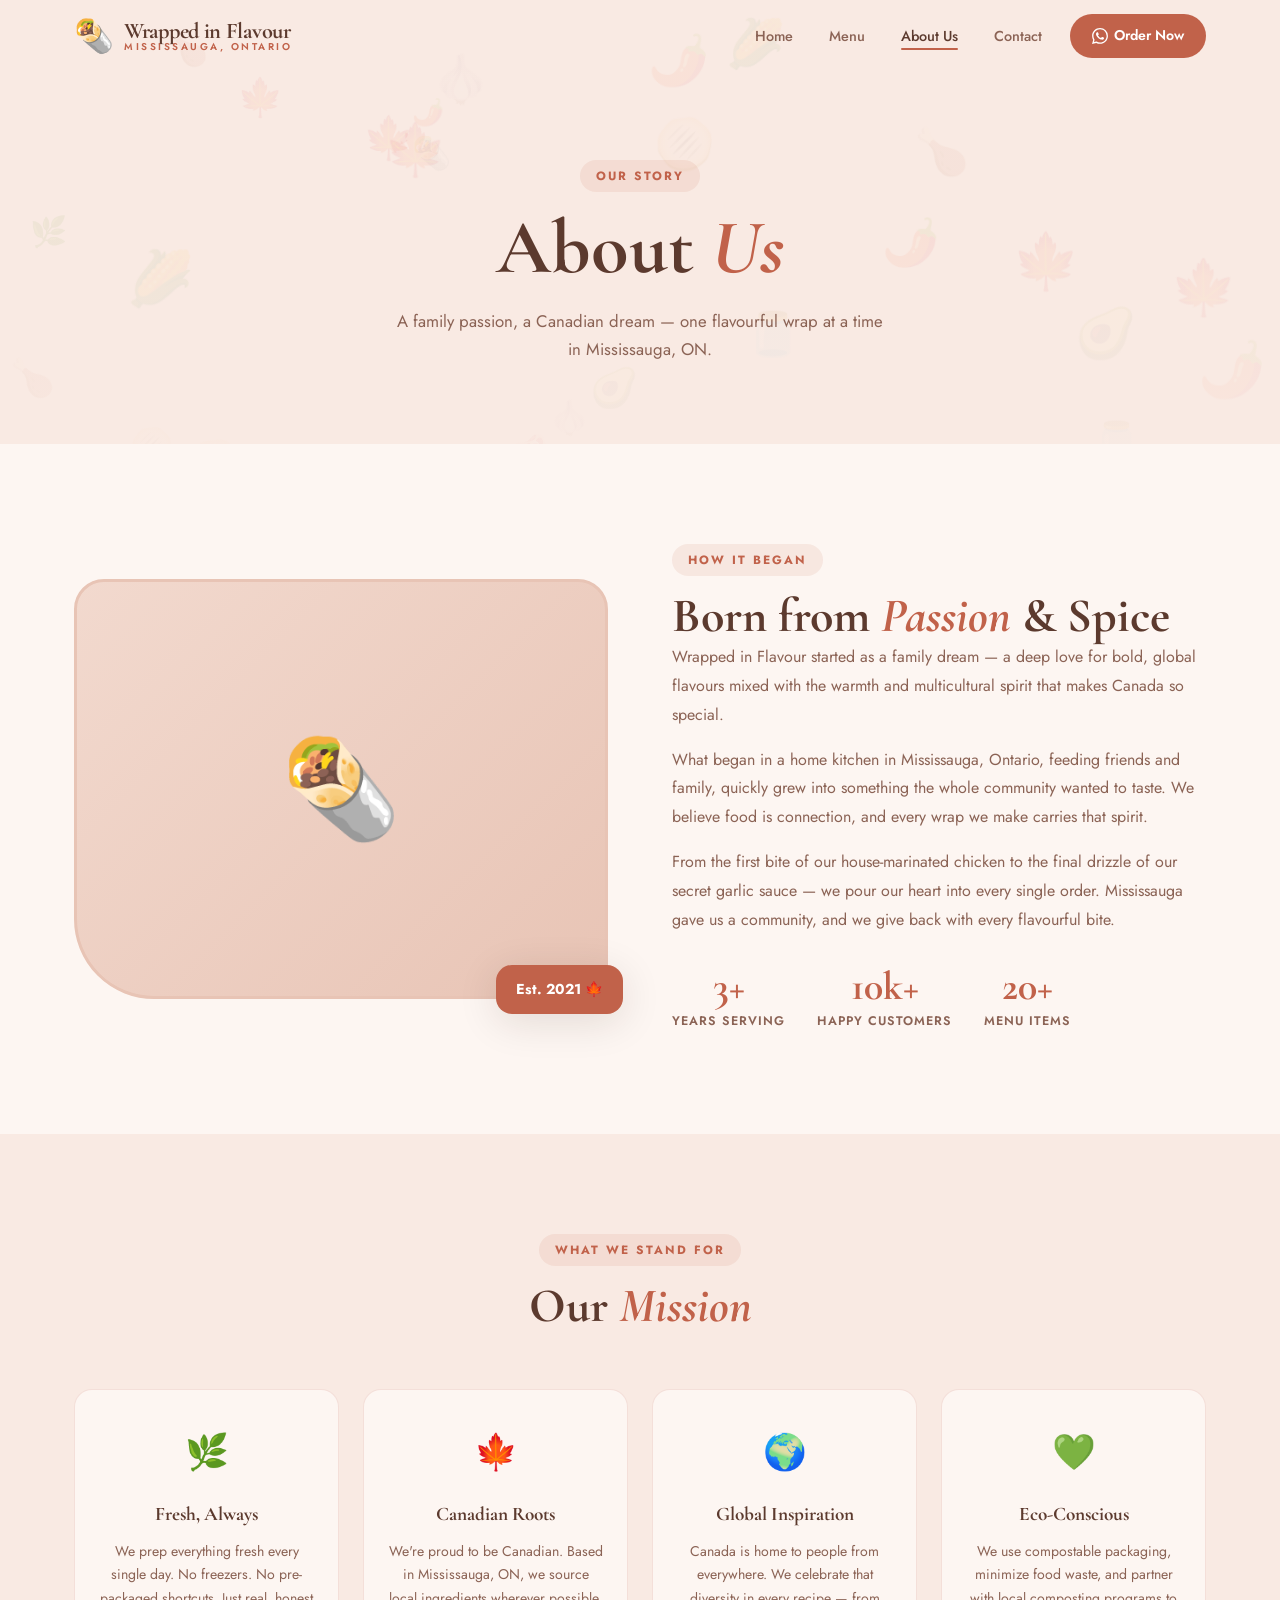
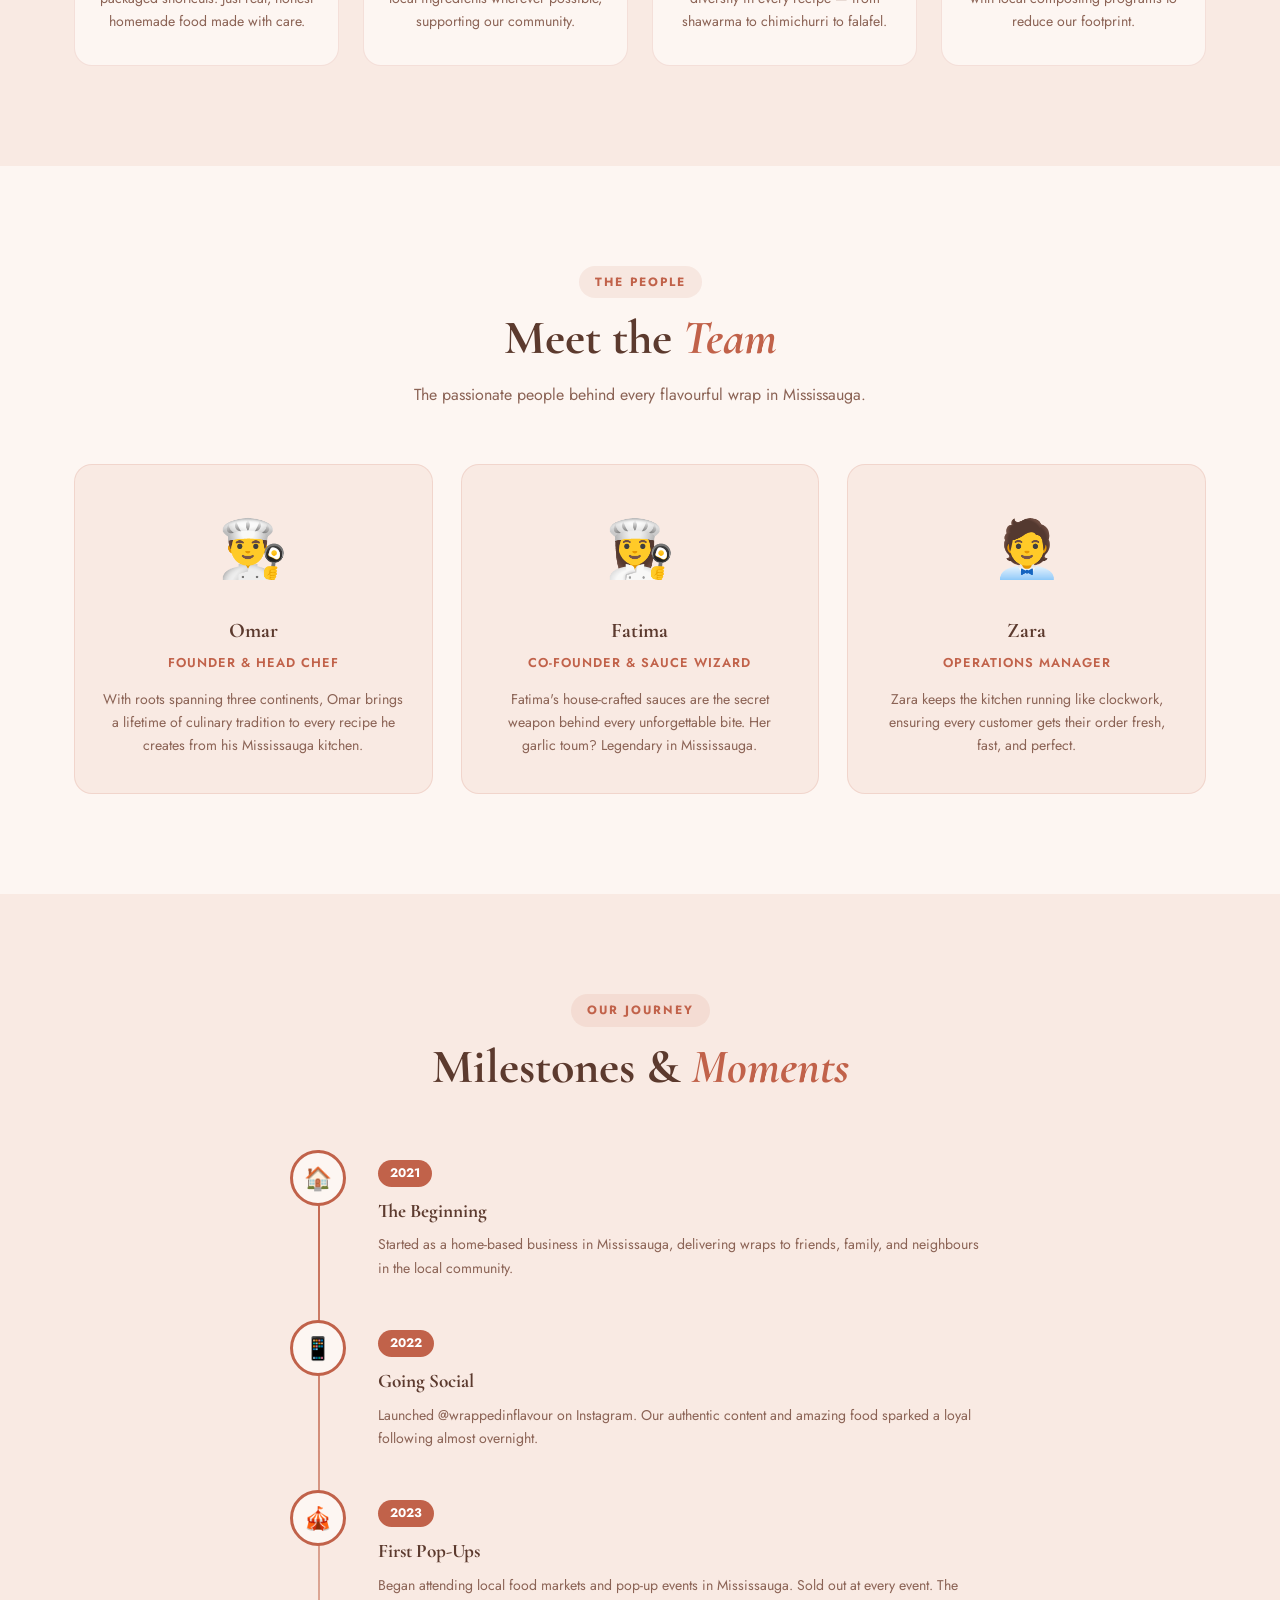
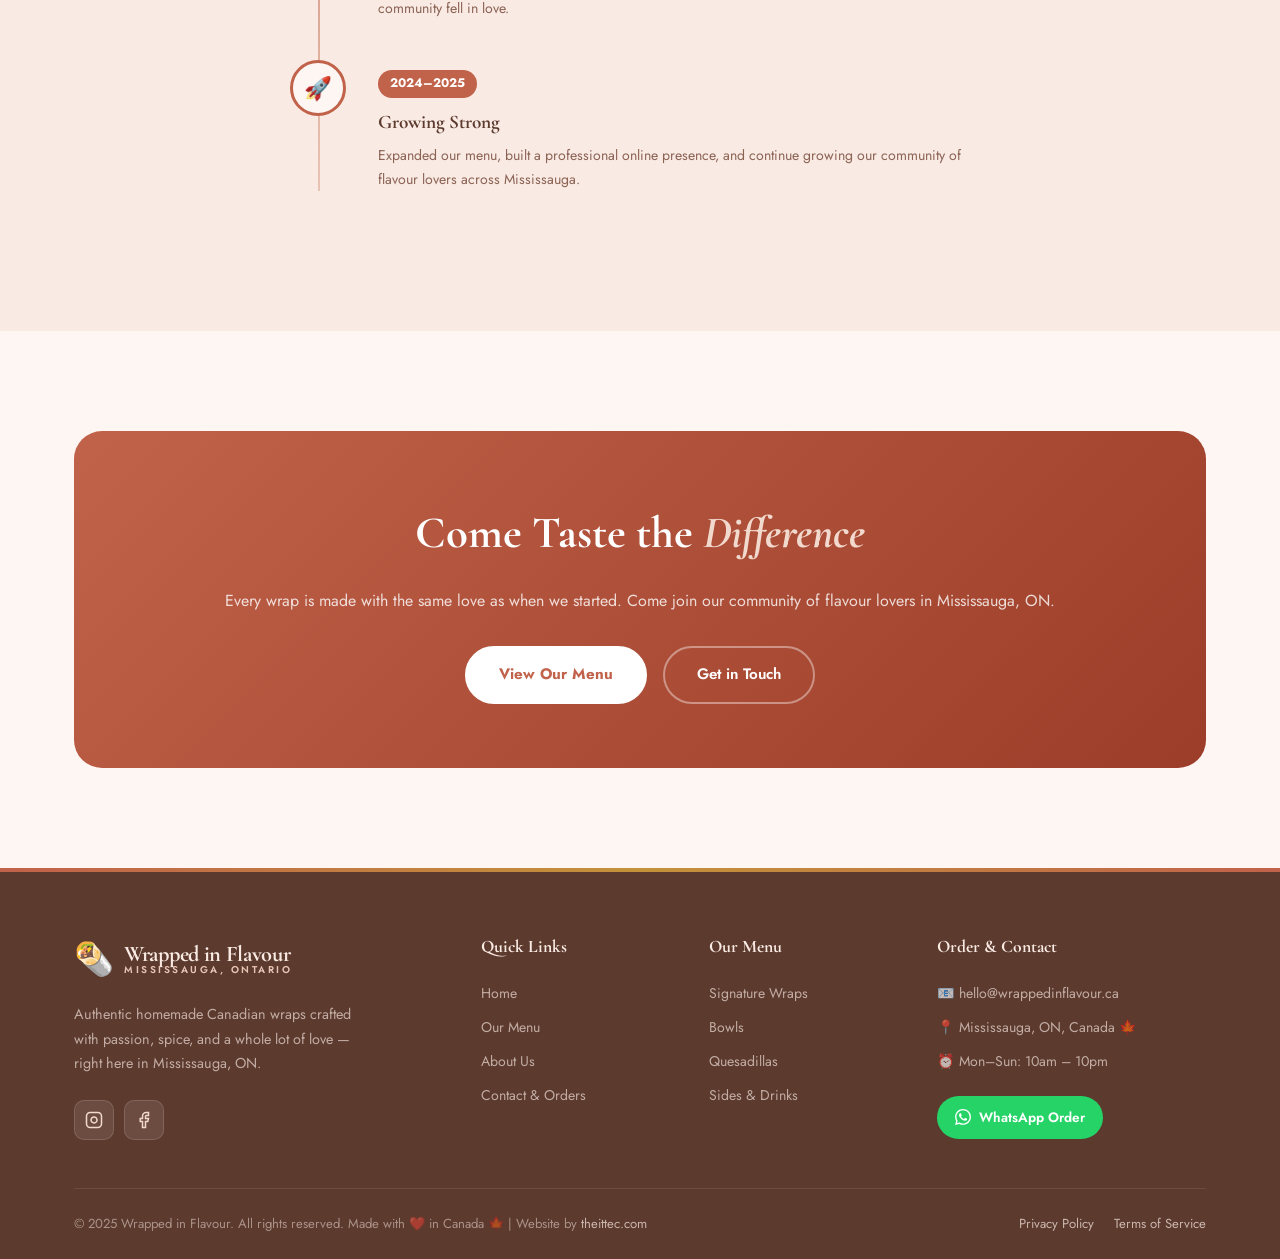
==== commit 71ace102: "Some" ====
--- a/about-us/index.html
+++ b/about-us/index.html
@@ -7,7 +7,7 @@
   <link rel="preconnect" href="https://fonts.googleapis.com">
   <link rel="preconnect" href="https://fonts.gstatic.com" crossorigin>
   <link href="https://fonts.googleapis.com/css2?family=Cormorant+Garamond:ital,wght@0,400;0,600;0,700;1,400;1,600&family=Jost:wght@300;400;500;600;700&family=Pacifico&display=swap" rel="stylesheet">
-  <link rel="stylesheet" href="/style.css">
+  <link rel="stylesheet" href="./../style.css">
 </head>
 <body>
 
--- a/style.css
+++ b/style.css
@@ -1,1761 +1,1761 @@
-/* ========================================
-   WRAPPED IN FLAVOUR — Brand Stylesheet
-   Theme: #F9EAE3 Warm Blush
-   ======================================== */
-
-@import url('https://fonts.googleapis.com/css2?family=Cormorant+Garamond:ital,wght@0,400;0,600;0,700;1,400;1,600&family=Jost:wght@300;400;500;600;700&family=Pacifico&display=swap');
-
-:root {
-  --blush:     #F9EAE3;
-  --blush2:    #F2D9CE;
-  --blush3:    #E8C4B5;
-  --blush4:    #DDA898;
-  --terracotta:#C1624A;
-  --terra-dark:#9B3D28;
-  --warm-brown:#5C3A2E;
-  --cream:     #FDF6F2;
-  --dark:      #2A1810;
-  --text:      #3D2218;
-  --text-muted:#8B6355;
-  --green:     #4A7C5A;
-  --gold:      #C4923A;
-  --white:     #ffffff;
-  --border:    rgba(193,98,74,0.15);
-  --shadow:    0 8px 40px rgba(44,24,16,0.12);
-  --shadow-sm: 0 4px 16px rgba(44,24,16,0.08);
-  --radius:    18px;
-  --radius-sm: 10px;
-  --transition: 0.35s cubic-bezier(0.4,0,0.2,1);
-  --font-display: 'Cormorant Garamond', serif;
-  --font-body:    'Jost', sans-serif;
-  --font-script:  'Pacifico', cursive;
-}
-
-/* ---- RESET ---- */
-*, *::before, *::after { box-sizing: border-box; margin: 0; padding: 0; }
-html { scroll-behavior: smooth; }
-body {
-  font-family: var(--font-body);
-  background: var(--cream);
-  color: var(--text);
-  line-height: 1.7;
-  overflow-x: hidden;
-}
-img { max-width: 100%; display: block; }
-a { text-decoration: none; color: inherit; }
-ul { list-style: none; }
-button { cursor: pointer; font-family: inherit; border: none; background: none; }
-input, textarea, select { font-family: inherit; }
-
-/* ---- SCROLLBAR ---- */
-::-webkit-scrollbar { width: 6px; }
-::-webkit-scrollbar-track { background: var(--blush); }
-::-webkit-scrollbar-thumb { background: var(--terracotta); border-radius: 3px; }
-
-/* ---- CONTAINER ---- */
-.container { max-width: 1180px; margin: 0 auto; padding: 0 24px; }
-
-/* ---- SCROLL REVEAL ---- */
-.reveal {
-  opacity: 0;
-  transform: translateY(30px);
-  transition: opacity 0.7s ease, transform 0.7s ease;
-}
-.reveal.visible {
-  opacity: 1;
-  transform: translateY(0);
-}
-
-/* ============================
-   NAVBAR
-   ============================ */
-.navbar {
-  position: fixed;
-  top: 0; left: 0; right: 0;
-  z-index: 1000;
-  padding: 0;
-  transition: all var(--transition);
-}
-.navbar.scrolled {
-  background: rgba(253,246,242,0.96);
-  backdrop-filter: blur(20px);
-  border-bottom: 1px solid var(--border);
-  box-shadow: 0 4px 30px rgba(44,24,16,0.1);
-}
-.nav-container {
-  max-width: 1180px;
-  margin: 0 auto;
-  padding: 0 24px;
-  height: 72px;
-  display: flex;
-  align-items: center;
-  justify-content: space-between;
-}
-.logo {
-  display: flex;
-  align-items: center;
-  gap: 10px;
-  text-decoration: none;
-}
-.logo-icon {
-  font-size: 2rem;
-  animation: floatWrap 3s ease-in-out infinite;
-}
-@keyframes floatWrap {
-  0%,100%{ transform: translateY(0) rotate(-5deg); }
-  50%{ transform: translateY(-4px) rotate(5deg); }
-}
-.logo-text { display: flex; flex-direction: column; line-height: 1; }
-.logo-main {
-  font-family: var(--font-display);
-  font-size: 1.4rem;
-  font-weight: 700;
-  color: var(--warm-brown);
-  letter-spacing: -0.3px;
-}
-.logo-sub {
-  font-size: 0.62rem;
-  color: var(--terracotta);
-  letter-spacing: 2.5px;
-  text-transform: uppercase;
-  font-weight: 600;
-}
-
-.nav-links {
-  display: flex;
-  align-items: center;
-  gap: 4px;
-}
-.nav-link {
-  padding: 8px 16px;
-  font-size: 0.9rem;
-  font-weight: 500;
-  color: var(--text-muted);
-  border-radius: 8px;
-  transition: all var(--transition);
-  position: relative;
-}
-.nav-link::after {
-  content: '';
-  position: absolute;
-  bottom: 4px; left: 50%; right: 50%;
-  height: 2px;
-  background: var(--terracotta);
-  border-radius: 2px;
-  transition: all var(--transition);
-}
-.nav-link:hover::after, .nav-link.active::after { left: 16px; right: 16px; }
-.nav-link:hover, .nav-link.active { color: var(--warm-brown); }
-.nav-cta {
-  padding: 10px 22px;
-  background: var(--terracotta);
-  color: var(--white) !important;
-  border-radius: 50px;
-  font-size: 0.88rem;
-  font-weight: 600;
-  transition: all var(--transition);
-  margin-left: 8px;
-  display: flex;
-  align-items: center;
-  gap: 6px;
-}
-.nav-cta:hover {
-  background: var(--terra-dark);
-  transform: translateY(-2px);
-  box-shadow: 0 8px 24px rgba(193,98,74,0.35);
-}
-
-/* HAMBURGER */
-.hamburger {
-  display: none;
-  flex-direction: column;
-  gap: 5px;
-  padding: 8px;
-  cursor: pointer;
-}
-.hamburger span {
-  display: block;
-  width: 24px; height: 2px;
-  background: var(--warm-brown);
-  border-radius: 2px;
-  transition: all var(--transition);
-}
-.hamburger.active span:nth-child(1) { transform: translateY(7px) rotate(45deg); }
-.hamburger.active span:nth-child(2) { opacity: 0; }
-.hamburger.active span:nth-child(3) { transform: translateY(-7px) rotate(-45deg); }
-
-/* ============================
-   BACKGROUND PATTERN
-   ============================ */
-.hero-bg-pattern {
-  position: absolute;
-  inset: 0;
-  z-index: 0;
-  overflow: hidden;
-  pointer-events: none;
-}
-.food-icon-bg {
-  position: absolute;
-  font-size: 2.5rem;
-  opacity: 0.06;
-  animation: driftIcon linear infinite;
-  user-select: none;
-}
-@keyframes driftIcon {
-  0%,100%{ transform: translateY(0) rotate(0deg); opacity: 0.04; }
-  50%{ opacity: 0.09; }
-}
-
-/* ============================
-   HERO
-   ============================ */
-.hero {
-  position: relative;
-  min-height: 100vh;
-  display: flex;
-  flex-direction: column;
-  justify-content: center;
-  align-items: center;
-  overflow: hidden;
-  background:
-    radial-gradient(ellipse at 20% 50%, rgba(193,98,74,0.12) 0%, transparent 60%),
-    radial-gradient(ellipse at 80% 30%, rgba(196,146,58,0.08) 0%, transparent 50%),
-    var(--blush);
-}
-.hero-overlay {
-  position: absolute;
-  inset: 0;
-  background: linear-gradient(to bottom, rgba(249,234,227,0.2) 0%, rgba(249,234,227,0) 50%, rgba(249,234,227,0.6) 100%);
-  pointer-events: none;
-}
-.hero-content {
-  position: relative;
-  z-index: 2;
-  text-align: center;
-  padding: 120px 24px 80px;
-  max-width: 860px;
-}
-.hero-badge {
-  display: inline-flex;
-  align-items: center;
-  gap: 8px;
-  background: rgba(193,98,74,0.12);
-  border: 1px solid rgba(193,98,74,0.25);
-  color: var(--terracotta);
-  padding: 8px 20px;
-  border-radius: 50px;
-  font-size: 0.82rem;
-  font-weight: 600;
-  letter-spacing: 1px;
-  text-transform: uppercase;
-  margin-bottom: 28px;
-}
-.hero-title {
-  font-family: var(--font-display);
-  font-size: clamp(3.5rem, 8vw, 7rem);
-  font-weight: 700;
-  line-height: 1.05;
-  color: var(--warm-brown);
-  margin-bottom: 24px;
-}
-.hero-title em {
-  font-style: italic;
-  color: var(--terracotta);
-}
-.hero-line1 { display: block; }
-.hero-line2 { display: block; }
-.hero-line3 {
-  display: block;
-  font-family: var(--font-script);
-  font-size: 0.7em;
-  color: var(--terracotta);
-  line-height: 1.2;
-}
-.hero-desc {
-  font-size: 1.1rem;
-  color: var(--text-muted);
-  margin-bottom: 36px;
-  font-weight: 400;
-  line-height: 1.8;
-}
-.hero-btns {
-  display: flex;
-  gap: 16px;
-  justify-content: center;
-  flex-wrap: wrap;
-}
-.btn-primary {
-  display: inline-flex;
-  align-items: center;
-  gap: 8px;
-  padding: 14px 32px;
-  background: var(--terracotta);
-  color: var(--white);
-  border-radius: 50px;
-  font-weight: 600;
-  font-size: 0.95rem;
-  transition: all var(--transition);
-  border: 2px solid var(--terracotta);
-}
-.btn-primary:hover {
-  background: var(--terra-dark);
-  border-color: var(--terra-dark);
-  transform: translateY(-3px);
-  box-shadow: 0 12px 32px rgba(193,98,74,0.35);
-}
-.btn-outline {
-  display: inline-flex;
-  align-items: center;
-  gap: 8px;
-  padding: 14px 32px;
-  background: transparent;
-  color: var(--warm-brown);
-  border-radius: 50px;
-  font-weight: 600;
-  font-size: 0.95rem;
-  border: 2px solid var(--blush3);
-  transition: all var(--transition);
-}
-.btn-outline:hover {
-  background: var(--blush2);
-  border-color: var(--terracotta);
-  transform: translateY(-3px);
-}
-.btn-whatsapp {
-  display: inline-flex;
-  align-items: center;
-  gap: 10px;
-  padding: 14px 32px;
-  background: #25D366;
-  color: var(--white);
-  border-radius: 50px;
-  font-weight: 600;
-  font-size: 0.95rem;
-  transition: all var(--transition);
-  border: 2px solid #25D366;
-}
-.btn-whatsapp:hover {
-  background: #1da851;
-  border-color: #1da851;
-  transform: translateY(-3px);
-  box-shadow: 0 12px 32px rgba(37,211,102,0.3);
-}
-.hero-scroll {
-  position: absolute;
-  bottom: 32px;
-  left: 50%;
-  transform: translateX(-50%);
-  display: flex;
-  flex-direction: column;
-  align-items: center;
-  gap: 8px;
-  color: var(--text-muted);
-  font-size: 0.75rem;
-  letter-spacing: 1px;
-  text-transform: uppercase;
-  z-index: 2;
-  animation: bounceScroll 2s ease-in-out infinite;
-}
-@keyframes bounceScroll {
-  0%,100%{ transform: translateX(-50%) translateY(0); }
-  50%{ transform: translateX(-50%) translateY(6px); }
-}
-.scroll-arrow {
-  width: 20px; height: 20px;
-  border-right: 2px solid var(--terracotta);
-  border-bottom: 2px solid var(--terracotta);
-  transform: rotate(45deg);
-}
-
-/* ============================
-   MARQUEE
-   ============================ */
-.marquee-strip {
-  background: var(--terracotta);
-  padding: 14px 0;
-  overflow: hidden;
-  position: relative;
-}
-.marquee-inner {
-  display: flex;
-  gap: 48px;
-  white-space: nowrap;
-  animation: marquee 28s linear infinite;
-}
-.marquee-inner span {
-  color: var(--white);
-  font-weight: 600;
-  font-size: 0.85rem;
-  letter-spacing: 0.5px;
-  flex-shrink: 0;
-}
-@keyframes marquee {
-  0%{ transform: translateX(0); }
-  100%{ transform: translateX(-50%); }
-}
-
-/* ============================
-   FEATURES
-   ============================ */
-.features {
-  padding: 80px 0;
-  background: var(--blush);
-}
-.features-grid {
-  display: grid;
-  grid-template-columns: repeat(4, 1fr);
-  gap: 24px;
-}
-.feature-card {
-  background: var(--cream);
-  border: 1px solid var(--border);
-  border-radius: var(--radius);
-  padding: 32px 24px;
-  text-align: center;
-  transition: all var(--transition);
-}
-.feature-card:hover {
-  transform: translateY(-6px);
-  box-shadow: var(--shadow);
-  border-color: var(--blush3);
-}
-.feature-icon {
-  font-size: 2.2rem;
-  margin-bottom: 16px;
-}
-.feature-card h3 {
-  font-family: var(--font-display);
-  font-size: 1.2rem;
-  font-weight: 700;
-  color: var(--warm-brown);
-  margin-bottom: 10px;
-}
-.feature-card p {
-  font-size: 0.9rem;
-  color: var(--text-muted);
-  line-height: 1.6;
-}
-
-/* ============================
-   SECTION HEADERS
-   ============================ */
-.section-header {
-  text-align: center;
-  margin-bottom: 56px;
-}
-.section-tag {
-  display: inline-block;
-  background: rgba(193,98,74,0.1);
-  color: var(--terracotta);
-  padding: 6px 16px;
-  border-radius: 50px;
-  font-size: 0.75rem;
-  font-weight: 700;
-  letter-spacing: 2px;
-  text-transform: uppercase;
-  margin-bottom: 14px;
-}
-.section-title {
-  font-family: var(--font-display);
-  font-size: clamp(2rem, 4vw, 3rem);
-  font-weight: 700;
-  color: var(--warm-brown);
-  line-height: 1.1;
-}
-.section-title em {
-  font-style: italic;
-  color: var(--terracotta);
-}
-.section-desc {
-  margin-top: 16px;
-  color: var(--text-muted);
-  font-size: 1rem;
-  max-width: 560px;
-  margin-left: auto;
-  margin-right: auto;
-}
-
-/* ============================
-   SIGNATURE SECTION
-   ============================ */
-.signature-section {
-  padding: 100px 0;
-  background: var(--cream);
-}
-.wrap-cards {
-  display: grid;
-  grid-template-columns: repeat(3,1fr);
-  gap: 28px;
-  margin-bottom: 48px;
-}
-.wrap-card {
-  background: var(--blush);
-  border: 1px solid var(--border);
-  border-radius: var(--radius);
-  overflow: hidden;
-  transition: all var(--transition);
-}
-.wrap-card:hover {
-  transform: translateY(-8px);
-  box-shadow: var(--shadow);
-}
-.wrap-img-wrap {
-  background: linear-gradient(135deg, var(--blush2), var(--blush3));
-  height: 180px;
-  display: flex;
-  align-items: center;
-  justify-content: center;
-  position: relative;
-}
-.wrap-img-wrap.spicy { background: linear-gradient(135deg, #f5d5c8, #e8a090); }
-.wrap-img-wrap.veggie { background: linear-gradient(135deg, #d5e8d5, #a8c8a8); }
-.wrap-emoji { font-size: 4rem; }
-.wrap-badge {
-  position: absolute;
-  top: 12px; right: 12px;
-  background: var(--terracotta);
-  color: var(--white);
-  padding: 4px 12px;
-  border-radius: 50px;
-  font-size: 0.72rem;
-  font-weight: 700;
-}
-.wrap-badge.hot { background: #c0392b; }
-.wrap-badge.green { background: var(--green); }
-.wrap-info { padding: 24px; }
-.wrap-info h3 {
-  font-family: var(--font-display);
-  font-size: 1.25rem;
-  font-weight: 700;
-  color: var(--warm-brown);
-  margin-bottom: 10px;
-}
-.wrap-info p {
-  font-size: 0.88rem;
-  color: var(--text-muted);
-  margin-bottom: 16px;
-  line-height: 1.6;
-}
-.wrap-footer {
-  display: flex;
-  align-items: center;
-  justify-content: space-between;
-}
-.price {
-  font-family: var(--font-display);
-  font-size: 1.4rem;
-  font-weight: 700;
-  color: var(--terracotta);
-}
-.btn-small {
-  padding: 8px 20px;
-  background: var(--terracotta);
-  color: var(--white);
-  border-radius: 50px;
-  font-size: 0.82rem;
-  font-weight: 600;
-  transition: all var(--transition);
-}
-.btn-small:hover {
-  background: var(--terra-dark);
-  transform: translateY(-1px);
-}
-.center-cta { text-align: center; }
-
-/* ============================
-   CHEF SECTION
-   ============================ */
-.chef-section {
-  padding: 100px 0;
-  background: var(--blush);
-  overflow: hidden;
-}
-.chef-grid {
-  display: grid;
-  grid-template-columns: 1fr 1fr;
-  gap: 64px;
-  align-items: center;
-}
-.chef-visual {
-  position: relative;
-}
-.chef-img-frame {
-  background: linear-gradient(135deg, var(--blush2) 0%, var(--blush3) 100%);
-  border-radius: 30px 30px 30px 80px;
-  height: 480px;
-  display: flex;
-  align-items: center;
-  justify-content: center;
-  position: relative;
-  overflow: hidden;
-  border: 3px solid var(--blush3);
-}
-.chef-emoji-main {
-  font-size: 8rem;
-  animation: chefFloat 4s ease-in-out infinite;
-}
-@keyframes chefFloat {
-  0%,100%{ transform: translateY(0) scale(1); }
-  50%{ transform: translateY(-12px) scale(1.02); }
-}
-.chef-img-frame::before {
-  content: '';
-  position: absolute;
-  inset: 0;
-  background: radial-gradient(circle at 30% 30%, rgba(255,255,255,0.4), transparent 60%);
-}
-.chef-badge-floating {
-  position: absolute;
-  bottom: -20px;
-  right: -20px;
-  background: var(--terracotta);
-  color: var(--white);
-  padding: 16px 24px;
-  border-radius: 20px;
-  font-family: var(--font-display);
-  font-size: 1.1rem;
-  font-weight: 700;
-  box-shadow: var(--shadow);
-  line-height: 1.3;
-  text-align: center;
-}
-.chef-badge-floating span {
-  display: block;
-  font-size: 0.7rem;
-  font-family: var(--font-body);
-  letter-spacing: 1px;
-  text-transform: uppercase;
-  opacity: 0.85;
-  margin-top: 2px;
-}
-.chef-deco-circle {
-  position: absolute;
-  top: -30px;
-  left: -30px;
-  width: 100px;
-  height: 100px;
-  border: 3px dashed var(--blush3);
-  border-radius: 50%;
-  animation: rotateDeco 12s linear infinite;
-}
-@keyframes rotateDeco {
-  from{ transform: rotate(0deg); }
-  to{ transform: rotate(360deg); }
-}
-.chef-content {}
-.chef-name {
-  font-family: var(--font-display);
-  font-size: 2.8rem;
-  font-weight: 700;
-  color: var(--warm-brown);
-  line-height: 1.15;
-  margin-bottom: 6px;
-}
-.chef-name em {
-  font-style: italic;
-  color: var(--terracotta);
-}
-.chef-title {
-  color: var(--text-muted);
-  font-size: 0.85rem;
-  letter-spacing: 2px;
-  text-transform: uppercase;
-  font-weight: 600;
-  margin-bottom: 24px;
-}
-.chef-story p {
-  color: var(--text-muted);
-  font-size: 1rem;
-  line-height: 1.85;
-  margin-bottom: 18px;
-}
-.chef-signature {
-  font-family: var(--font-script);
-  font-size: 2rem;
-  color: var(--terracotta);
-  margin: 24px 0;
-}
-.chef-qualities {
-  display: flex;
-  flex-wrap: wrap;
-  gap: 10px;
-  margin-top: 24px;
-}
-.chef-quality {
-  background: var(--cream);
-  border: 1px solid var(--border);
-  color: var(--warm-brown);
-  padding: 8px 18px;
-  border-radius: 50px;
-  font-size: 0.82rem;
-  font-weight: 600;
-  display: flex;
-  align-items: center;
-  gap: 6px;
-}
-
-/* ============================
-   INSTAGRAM SECTION
-   ============================ */
-.instagram-section {
-  padding: 100px 0;
-  background: var(--warm-brown);
-  overflow: hidden;
-}
-.insta-inner {
-  display: grid;
-  grid-template-columns: 1fr 1fr;
-  gap: 64px;
-  align-items: center;
-}
-.insta-text .section-tag {
-  background: rgba(249,234,227,0.15);
-  color: var(--blush);
-}
-.insta-text .section-title { color: var(--cream); }
-.insta-text .section-title em { color: var(--blush3); }
-.insta-text p {
-  color: rgba(249,234,227,0.75);
-  margin-bottom: 28px;
-  line-height: 1.8;
-}
-.btn-insta {
-  display: inline-flex;
-  align-items: center;
-  gap: 10px;
-  padding: 12px 28px;
-  background: transparent;
-  color: var(--blush);
-  border: 2px solid rgba(249,234,227,0.4);
-  border-radius: 50px;
-  font-weight: 600;
-  font-size: 0.9rem;
-  transition: all var(--transition);
-}
-.btn-insta svg { width: 20px; height: 20px; }
-.btn-insta:hover {
-  background: rgba(249,234,227,0.1);
-  border-color: var(--blush);
-  transform: translateY(-2px);
-}
-/* Instagram Live Feed Embed */
-.insta-feed-container {
-  background: var(--cream);
-  border-radius: 24px;
-  overflow: hidden;
-  min-height: 420px;
-  display: flex;
-  flex-direction: column;
-}
-.insta-feed-header {
-  background: linear-gradient(135deg, #833ab4, #fd1d1d, #fcb045);
-  padding: 16px 20px;
-  display: flex;
-  align-items: center;
-  gap: 12px;
-  color: white;
-}
-.insta-feed-header .insta-avatar {
-  width: 44px; height: 44px;
-  background: rgba(255,255,255,0.2);
-  border-radius: 50%;
-  display: flex; align-items: center; justify-content: center;
-  font-size: 1.4rem;
-  border: 2px solid rgba(255,255,255,0.5);
-}
-.insta-feed-header .insta-handle {
-  font-weight: 700;
-  font-size: 0.95rem;
-}
-.insta-feed-header .insta-tag {
-  font-size: 0.75rem;
-  opacity: 0.85;
-}
-.insta-feed-iframe-wrap {
-  flex: 1;
-  position: relative;
-  min-height: 360px;
-}
-.insta-grid {
-  display: grid;
-  grid-template-columns: repeat(3,1fr);
-  gap: 3px;
-  background: var(--blush2);
-  border-radius: 20px;
-  overflow: hidden;
-}
-.insta-item {
-  background: var(--blush);
-  aspect-ratio: 1;
-  display: flex;
-  align-items: center;
-  justify-content: center;
-  font-size: 2.5rem;
-  transition: all var(--transition);
-  cursor: pointer;
-  border: 1px solid var(--blush2);
-}
-.insta-item:hover {
-  background: var(--blush2);
-  transform: scale(1.05);
-  z-index: 1;
-}
-
-/* ============================
-   TESTIMONIALS
-   ============================ */
-.testimonials {
-  padding: 100px 0;
-  background: var(--cream);
-}
-.testi-grid {
-  display: grid;
-  grid-template-columns: repeat(3,1fr);
-  gap: 28px;
-}
-.testi-card {
-  background: var(--blush);
-  border: 1px solid var(--border);
-  border-radius: var(--radius);
-  padding: 32px;
-  transition: all var(--transition);
-}
-.testi-card:hover {
-  transform: translateY(-6px);
-  box-shadow: var(--shadow);
-}
-.stars {
-  color: var(--gold);
-  font-size: 1.1rem;
-  margin-bottom: 16px;
-  letter-spacing: 2px;
-}
-.testi-card p {
-  color: var(--text-muted);
-  font-size: 0.95rem;
-  line-height: 1.7;
-  margin-bottom: 24px;
-  font-style: italic;
-}
-.testi-author {
-  display: flex;
-  align-items: center;
-  gap: 14px;
-}
-.testi-avatar {
-  width: 44px; height: 44px;
-  background: var(--terracotta);
-  color: var(--white);
-  border-radius: 50%;
-  display: flex; align-items: center; justify-content: center;
-  font-family: var(--font-display);
-  font-weight: 700;
-  font-size: 1.1rem;
-}
-.testi-author strong {
-  display: block;
-  color: var(--warm-brown);
-  font-size: 0.9rem;
-}
-.testi-author span {
-  font-size: 0.78rem;
-  color: var(--text-muted);
-}
-
-/* ============================
-   ORDER CTA SECTION
-   ============================ */
-.order-cta-section {
-  padding: 100px 0;
-  background: linear-gradient(135deg, var(--terracotta), var(--terra-dark));
-  text-align: center;
-  position: relative;
-  overflow: hidden;
-}
-.order-cta-section::before {
-  content: '';
-  position: absolute;
-  inset: 0;
-  background: url("data:image/svg+xml,%3Csvg width='60' height='60' viewBox='0 0 60 60' xmlns='http://www.w3.org/2000/svg'%3E%3Cg fill='none' fill-rule='evenodd'%3E%3Cg fill='%23ffffff' fill-opacity='0.04'%3E%3Ccircle cx='30' cy='30' r='20'/%3E%3C/g%3E%3C/g%3E%3C/svg%3E");
-}
-.order-cta-content {
-  position: relative;
-  z-index: 2;
-  max-width: 640px;
-  margin: 0 auto;
-}
-.order-cta-content h2 {
-  font-family: var(--font-display);
-  font-size: clamp(2rem, 4vw, 3.2rem);
-  font-weight: 700;
-  color: var(--white);
-  margin-bottom: 16px;
-  line-height: 1.15;
-}
-.order-cta-content h2 em {
-  font-style: italic;
-  color: var(--blush2);
-}
-.order-cta-content p {
-  color: rgba(255,255,255,0.8);
-  font-size: 1.05rem;
-  margin-bottom: 36px;
-  line-height: 1.7;
-}
-.order-cta-btns {
-  display: flex;
-  gap: 16px;
-  justify-content: center;
-  flex-wrap: wrap;
-}
-.btn-white {
-  display: inline-flex;
-  align-items: center;
-  gap: 8px;
-  padding: 14px 32px;
-  background: var(--white);
-  color: var(--terracotta);
-  border-radius: 50px;
-  font-weight: 700;
-  font-size: 0.95rem;
-  transition: all var(--transition);
-  border: 2px solid var(--white);
-}
-.btn-white:hover {
-  background: var(--cream);
-  transform: translateY(-3px);
-  box-shadow: 0 12px 32px rgba(0,0,0,0.2);
-}
-
-/* ============================
-   FOOTER
-   ============================ */
-.footer {
-  background: var(--warm-brown);
-  color: var(--blush);
-  padding: 64px 0 0;
-  position: relative;
-}
-.footer-pattern {
-  position: absolute;
-  top: 0; left: 0; right: 0;
-  height: 4px;
-  background: linear-gradient(90deg, var(--terracotta), var(--gold), var(--terracotta));
-}
-.footer-grid {
-  display: grid;
-  grid-template-columns: 2fr 1fr 1fr 1.5fr;
-  gap: 48px;
-  padding-bottom: 48px;
-}
-.footer-brand p {
-  color: rgba(249,234,227,0.65);
-  font-size: 0.9rem;
-  line-height: 1.7;
-  margin: 16px 0 24px;
-  max-width: 280px;
-}
-.footer-logo .logo-main { color: var(--blush); }
-.footer-logo .logo-sub { color: var(--blush3); }
-.social-links {
-  display: flex;
-  gap: 10px;
-  flex-wrap: wrap;
-}
-.social-link {
-  width: 40px; height: 40px;
-  background: rgba(249,234,227,0.1);
-  border: 1px solid rgba(249,234,227,0.15);
-  border-radius: 10px;
-  display: flex; align-items: center; justify-content: center;
-  color: var(--blush2);
-  transition: all var(--transition);
-}
-.social-link svg { width: 18px; height: 18px; }
-.social-link:hover {
-  background: var(--terracotta);
-  border-color: var(--terracotta);
-  color: var(--white);
-  transform: translateY(-3px);
-}
-.footer-col h4 {
-  font-family: var(--font-display);
-  font-size: 1.1rem;
-  font-weight: 700;
-  color: var(--blush);
-  margin-bottom: 20px;
-}
-.footer-col ul li {
-  margin-bottom: 10px;
-}
-.footer-col ul li a {
-  color: rgba(249,234,227,0.65);
-  font-size: 0.88rem;
-  transition: color var(--transition);
-}
-.footer-col ul li a:hover { color: var(--blush); }
-.footer-col ul li span,
-.footer-col ul li {
-  color: rgba(249,234,227,0.65);
-  font-size: 0.88rem;
-  line-height: 1.7;
-}
-.footer-whatsapp {
-  display: inline-flex;
-  align-items: center;
-  gap: 8px;
-  background: #25D366;
-  color: var(--white);
-  padding: 10px 18px;
-  border-radius: 50px;
-  font-size: 0.85rem;
-  font-weight: 600;
-  margin-top: 12px;
-  transition: all var(--transition);
-}
-.footer-whatsapp:hover {
-  background: #1da851;
-  transform: translateY(-2px);
-}
-.footer-bottom {
-  border-top: 1px solid rgba(249,234,227,0.1);
-  padding: 24px 0;
-  display: flex;
-  align-items: center;
-  justify-content: space-between;
-  flex-wrap: wrap;
-  gap: 12px;
-}
-.footer-bottom p {
-  color: rgba(249,234,227,0.5);
-  font-size: 0.82rem;
-}
-.footer-bottom a {
-  color: rgba(249,234,227,0.7);
-  font-size: 0.82rem;
-}
-.footer-bottom-links {
-  display: flex;
-  gap: 20px;
-}
-.footer-bottom-links a:hover { color: var(--blush); }
-
-/* ============================
-   PAGE HERO (inner pages)
-   ============================ */
-.page-hero {
-  position: relative;
-  padding: 160px 24px 80px;
-  background: var(--blush);
-  text-align: center;
-  overflow: hidden;
-}
-.page-hero-content { position: relative; z-index: 2; }
-.page-hero-title {
-  font-family: var(--font-display);
-  font-size: clamp(2.8rem, 6vw, 5rem);
-  font-weight: 700;
-  color: var(--warm-brown);
-  line-height: 1.1;
-  margin-bottom: 16px;
-}
-.page-hero-title em { font-style: italic; color: var(--terracotta); }
-.page-hero-content p {
-  color: var(--text-muted);
-  font-size: 1.05rem;
-  max-width: 500px;
-  margin: 0 auto;
-}
-
-/* ============================
-   MENU PAGE
-   ============================ */
-.menu-section { padding: 80px 0 100px; background: var(--cream); }
-.menu-tabs {
-  display: flex;
-  gap: 8px;
-  flex-wrap: wrap;
-  margin-bottom: 48px;
-  background: var(--blush);
-  padding: 8px;
-  border-radius: 60px;
-  width: fit-content;
-  margin-left: auto;
-  margin-right: auto;
-}
-.tab-btn {
-  padding: 10px 24px;
-  border-radius: 50px;
-  font-size: 0.88rem;
-  font-weight: 600;
-  color: var(--text-muted);
-  transition: all var(--transition);
-  background: transparent;
-}
-.tab-btn.active, .tab-btn:hover {
-  background: var(--terracotta);
-  color: var(--white);
-}
-.tab-content { display: none; }
-.tab-content.active { display: block; }
-.menu-category-title { text-align: center; margin-bottom: 40px; }
-.menu-category-title h2 {
-  font-family: var(--font-display);
-  font-size: 2.4rem;
-  color: var(--warm-brown);
-}
-.menu-category-title h2 em { font-style: italic; color: var(--terracotta); }
-.menu-category-title p {
-  color: var(--text-muted);
-  font-size: 0.9rem;
-  margin-top: 10px;
-}
-.menu-grid {
-  display: grid;
-  grid-template-columns: repeat(3,1fr);
-  gap: 24px;
-}
-.menu-item {
-  background: var(--blush);
-  border: 1px solid var(--border);
-  border-radius: var(--radius);
-  padding: 28px;
-  transition: all var(--transition);
-}
-.menu-item:hover {
-  transform: translateY(-4px);
-  box-shadow: var(--shadow);
-  border-color: var(--blush3);
-}
-.menu-item-header {
-  display: flex;
-  align-items: flex-start;
-  justify-content: space-between;
-  margin-bottom: 14px;
-}
-.menu-emoji { font-size: 2.4rem; }
-.badge-bestseller, .badge-spicy, .badge-veggie, .badge-new {
-  padding: 4px 12px;
-  border-radius: 50px;
-  font-size: 0.7rem;
-  font-weight: 700;
-  text-transform: uppercase;
-  letter-spacing: 0.5px;
-}
-.badge-bestseller { background: rgba(196,146,58,0.15); color: var(--gold); }
-.badge-spicy { background: rgba(192,57,43,0.12); color: #c0392b; }
-.badge-veggie { background: rgba(74,124,90,0.12); color: var(--green); }
-.badge-new { background: rgba(193,98,74,0.12); color: var(--terracotta); }
-.menu-item h3 {
-  font-family: var(--font-display);
-  font-size: 1.2rem;
-  font-weight: 700;
-  color: var(--warm-brown);
-  margin-bottom: 10px;
-}
-.menu-item p {
-  font-size: 0.88rem;
-  color: var(--text-muted);
-  line-height: 1.6;
-  margin-bottom: 16px;
-}
-.menu-item-tags {
-  display: flex;
-  flex-wrap: wrap;
-  gap: 6px;
-  margin-bottom: 16px;
-}
-.menu-item-tags span {
-  background: rgba(193,98,74,0.08);
-  color: var(--terracotta);
-  padding: 3px 10px;
-  border-radius: 50px;
-  font-size: 0.72rem;
-  font-weight: 600;
-}
-.menu-item-footer {
-  display: flex;
-  align-items: center;
-  justify-content: space-between;
-  margin-top: auto;
-}
-
-/* Order via WhatsApp notice on menu */
-.menu-order-notice {
-  background: linear-gradient(135deg, #e8f9ef, #d4f3e5);
-  border: 1px solid rgba(37,211,102,0.3);
-  border-radius: var(--radius);
-  padding: 24px 32px;
-  display: flex;
-  align-items: center;
-  gap: 20px;
-  margin-bottom: 48px;
-  flex-wrap: wrap;
-}
-.menu-order-notice-icon { font-size: 2rem; }
-.menu-order-notice-text h4 {
-  font-family: var(--font-display);
-  font-size: 1.1rem;
-  color: var(--warm-brown);
-  margin-bottom: 4px;
-}
-.menu-order-notice-text p {
-  color: var(--text-muted);
-  font-size: 0.88rem;
-}
-.menu-order-notice .btn-whatsapp {
-  margin-left: auto;
-  flex-shrink: 0;
-}
-
-/* ============================
-   ALLERGEN
-   ============================ */
-.allergen-section { padding: 40px 0; background: var(--blush); }
-.allergen-box {
-  background: var(--cream);
-  border: 1px solid rgba(196,146,58,0.25);
-  border-radius: var(--radius);
-  padding: 24px 28px;
-  display: flex;
-  align-items: flex-start;
-  gap: 16px;
-}
-.allergen-icon { font-size: 1.8rem; flex-shrink: 0; }
-.allergen-box strong { color: var(--warm-brown); display: block; margin-bottom: 4px; }
-.allergen-box p { color: var(--text-muted); font-size: 0.88rem; line-height: 1.6; }
-
-/* ============================
-   ABOUT PAGE
-   ============================ */
-.about-story { padding: 100px 0; background: var(--cream); }
-.story-grid {
-  display: grid;
-  grid-template-columns: 1fr 1fr;
-  gap: 64px;
-  align-items: center;
-}
-.story-img-wrap {
-  background: linear-gradient(135deg, var(--blush2), var(--blush3));
-  border-radius: 30px 30px 30px 80px;
-  height: 420px;
-  display: flex;
-  align-items: center;
-  justify-content: center;
-  position: relative;
-  border: 3px solid var(--blush3);
-}
-.story-emoji-display { font-size: 6rem; }
-.story-badge-float {
-  position: absolute;
-  bottom: -18px; right: -18px;
-  background: var(--terracotta);
-  color: white;
-  padding: 12px 20px;
-  border-radius: 16px;
-  font-weight: 700;
-  font-size: 0.9rem;
-  box-shadow: var(--shadow);
-}
-.story-text { }
-.story-text p {
-  color: var(--text-muted);
-  line-height: 1.8;
-  margin-bottom: 16px;
-}
-.story-stats {
-  display: flex;
-  gap: 32px;
-  margin-top: 32px;
-  flex-wrap: wrap;
-}
-.stat-item { text-align: center; }
-.stat-num {
-  display: block;
-  font-family: var(--font-display);
-  font-size: 2.5rem;
-  font-weight: 700;
-  color: var(--terracotta);
-  line-height: 1;
-}
-.stat-label {
-  font-size: 0.78rem;
-  color: var(--text-muted);
-  text-transform: uppercase;
-  letter-spacing: 1px;
-  font-weight: 600;
-}
-.mission-section { padding: 100px 0; background: var(--blush); }
-.mission-inner {}
-.mission-grid {
-  display: grid;
-  grid-template-columns: repeat(4,1fr);
-  gap: 24px;
-}
-.mission-card {
-  background: var(--cream);
-  border: 1px solid var(--border);
-  border-radius: var(--radius);
-  padding: 32px 24px;
-  text-align: center;
-  transition: all var(--transition);
-}
-.mission-card:hover {
-  transform: translateY(-6px);
-  box-shadow: var(--shadow);
-}
-.mission-icon { font-size: 2.2rem; margin-bottom: 16px; }
-.mission-card h3 {
-  font-family: var(--font-display);
-  font-size: 1.2rem;
-  font-weight: 700;
-  color: var(--warm-brown);
-  margin-bottom: 10px;
-}
-.mission-card p { color: var(--text-muted); font-size: 0.88rem; line-height: 1.65; }
-
-.team-section { padding: 100px 0; background: var(--cream); }
-.team-grid {
-  display: grid;
-  grid-template-columns: repeat(3,1fr);
-  gap: 28px;
-}
-.team-card {
-  background: var(--blush);
-  border: 1px solid var(--border);
-  border-radius: var(--radius);
-  padding: 36px 28px;
-  text-align: center;
-  transition: all var(--transition);
-}
-.team-card:hover {
-  transform: translateY(-6px);
-  box-shadow: var(--shadow);
-}
-.team-avatar { font-size: 3.5rem; margin-bottom: 16px; }
-.team-card h3 {
-  font-family: var(--font-display);
-  font-size: 1.3rem;
-  font-weight: 700;
-  color: var(--warm-brown);
-  margin-bottom: 4px;
-}
-.team-role {
-  display: block;
-  color: var(--terracotta);
-  font-size: 0.8rem;
-  font-weight: 600;
-  letter-spacing: 1px;
-  text-transform: uppercase;
-  margin-bottom: 14px;
-}
-.team-card p { color: var(--text-muted); font-size: 0.88rem; line-height: 1.65; }
-
-.timeline-section { padding: 100px 0; background: var(--blush); }
-.timeline { max-width: 700px; margin: 0 auto; position: relative; }
-.timeline::before {
-  content: '';
-  position: absolute;
-  left: 28px;
-  top: 0; bottom: 0;
-  width: 2px;
-  background: linear-gradient(to bottom, var(--terracotta), var(--blush3));
-}
-.timeline-item {
-  display: flex;
-  gap: 32px;
-  margin-bottom: 40px;
-  position: relative;
-}
-.timeline-dot {
-  width: 56px; height: 56px;
-  background: var(--cream);
-  border: 3px solid var(--terracotta);
-  border-radius: 50%;
-  display: flex; align-items: center; justify-content: center;
-  font-size: 1.4rem;
-  flex-shrink: 0;
-  z-index: 1;
-}
-.timeline-content {
-  padding-top: 8px;
-}
-.timeline-year {
-  display: inline-block;
-  background: var(--terracotta);
-  color: var(--white);
-  padding: 3px 12px;
-  border-radius: 50px;
-  font-size: 0.78rem;
-  font-weight: 700;
-  margin-bottom: 8px;
-}
-.timeline-content h3 {
-  font-family: var(--font-display);
-  font-size: 1.2rem;
-  font-weight: 700;
-  color: var(--warm-brown);
-  margin-bottom: 6px;
-}
-.timeline-content p { color: var(--text-muted); font-size: 0.88rem; line-height: 1.65; }
-
-.about-cta { padding: 100px 0; background: var(--cream); }
-.cta-banner {
-  background: linear-gradient(135deg, var(--terracotta), var(--terra-dark));
-  border-radius: 28px;
-  padding: 64px;
-  text-align: center;
-  color: var(--white);
-}
-.cta-banner h2 {
-  font-family: var(--font-display);
-  font-size: 2.8rem;
-  font-weight: 700;
-  margin-bottom: 16px;
-}
-.cta-banner h2 em { font-style: italic; color: var(--blush2); }
-.cta-banner p {
-  color: rgba(255,255,255,0.8);
-  font-size: 1rem;
-  margin-bottom: 32px;
-}
-.cta-btns {
-  display: flex;
-  gap: 16px;
-  justify-content: center;
-  flex-wrap: wrap;
-}
-.btn-outline-white {
-  display: inline-flex;
-  align-items: center;
-  gap: 8px;
-  padding: 14px 32px;
-  background: transparent;
-  color: var(--white);
-  border-radius: 50px;
-  font-weight: 600;
-  font-size: 0.95rem;
-  border: 2px solid rgba(255,255,255,0.4);
-  transition: all var(--transition);
-}
-.btn-outline-white:hover {
-  background: rgba(255,255,255,0.1);
-  border-color: white;
-  transform: translateY(-2px);
-}
-
-/* ============================
-   CONTACT PAGE
-   ============================ */
-.contact-section { padding: 80px 0 100px; background: var(--cream); }
-.contact-grid {
-  display: grid;
-  grid-template-columns: 1fr 1.2fr;
-  gap: 64px;
-  align-items: start;
-}
-.contact-info .section-title { margin-top: 10px; margin-bottom: 16px; }
-.contact-intro { color: var(--text-muted); font-size: 0.95rem; line-height: 1.75; margin-bottom: 32px; }
-.contact-cards { display: flex; flex-direction: column; gap: 16px; margin-bottom: 32px; }
-.contact-card {
-  display: flex;
-  align-items: flex-start;
-  gap: 16px;
-  background: var(--blush);
-  border: 1px solid var(--border);
-  border-radius: var(--radius-sm);
-  padding: 18px 20px;
-  transition: all var(--transition);
-}
-.contact-card:hover { border-color: var(--blush3); box-shadow: var(--shadow-sm); }
-.contact-card-icon { font-size: 1.5rem; flex-shrink: 0; }
-.contact-card strong {
-  display: block;
-  color: var(--warm-brown);
-  font-size: 0.82rem;
-  text-transform: uppercase;
-  letter-spacing: 1px;
-  margin-bottom: 4px;
-  font-weight: 700;
-}
-.contact-card a, .contact-card span {
-  color: var(--text-muted);
-  font-size: 0.92rem;
-  line-height: 1.5;
-}
-.contact-card a:hover { color: var(--terracotta); }
-.contact-whatsapp-card {
-  background: linear-gradient(135deg, #e8f9ef, #d4f3e5);
-  border: 1px solid rgba(37,211,102,0.3);
-  border-radius: var(--radius);
-  padding: 24px;
-  text-align: center;
-  margin-bottom: 24px;
-}
-.contact-whatsapp-card h4 {
-  font-family: var(--font-display);
-  font-size: 1.3rem;
-  color: var(--warm-brown);
-  margin-bottom: 8px;
-}
-.contact-whatsapp-card p {
-  color: var(--text-muted);
-  font-size: 0.88rem;
-  margin-bottom: 16px;
-}
-
-.contact-social p {
-  color: var(--text-muted);
-  font-size: 0.88rem;
-  margin-bottom: 12px;
-}
-.big-social .social-link {
-  width: auto;
-  padding: 10px 18px;
-  gap: 8px;
-  border-radius: 50px;
-  font-size: 0.85rem;
-  font-weight: 600;
-  background: var(--blush);
-  color: var(--warm-brown);
-  border-color: var(--border);
-  display: inline-flex;
-  align-items: center;
-}
-.big-social .social-link svg { width: 18px; height: 18px; }
-
-.contact-form-wrap {}
-.form-card {
-  background: var(--blush);
-  border: 1px solid var(--border);
-  border-radius: 24px;
-  padding: 40px;
-}
-.form-card h3 {
-  font-family: var(--font-display);
-  font-size: 1.8rem;
-  font-weight: 700;
-  color: var(--warm-brown);
-  margin-bottom: 8px;
-}
-.form-card > p {
-  color: var(--text-muted);
-  font-size: 0.9rem;
-  margin-bottom: 28px;
-}
-.form-row {
-  display: grid;
-  grid-template-columns: 1fr 1fr;
-  gap: 16px;
-}
-.form-group {
-  display: flex;
-  flex-direction: column;
-  gap: 8px;
-  margin-bottom: 20px;
-}
-.form-group label {
-  font-size: 0.82rem;
-  font-weight: 700;
-  color: var(--warm-brown);
-  text-transform: uppercase;
-  letter-spacing: 0.8px;
-}
-.form-group input,
-.form-group select,
-.form-group textarea {
-  background: var(--cream);
-  border: 1.5px solid var(--border);
-  border-radius: var(--radius-sm);
-  padding: 12px 16px;
-  font-size: 0.92rem;
-  color: var(--text);
-  transition: all var(--transition);
-  outline: none;
-}
-.form-group input:focus,
-.form-group select:focus,
-.form-group textarea:focus {
-  border-color: var(--terracotta);
-  box-shadow: 0 0 0 3px rgba(193,98,74,0.1);
-}
-.form-group textarea { resize: vertical; min-height: 120px; }
-.full-width { width: 100%; justify-content: center; }
-.form-success {
-  text-align: center;
-  padding: 40px;
-}
-.success-icon { font-size: 3rem; margin-bottom: 16px; }
-.form-success h3 {
-  font-family: var(--font-display);
-  font-size: 1.8rem;
-  color: var(--warm-brown);
-  margin-bottom: 10px;
-}
-.form-success p { color: var(--text-muted); }
-
-.catering-section { padding: 100px 0; background: var(--blush); }
-.catering-inner {
-  display: grid;
-  grid-template-columns: 1fr 1fr;
-  gap: 64px;
-  align-items: center;
-}
-.catering-text .section-title { margin-top: 10px; margin-bottom: 16px; }
-.catering-text > p { color: var(--text-muted); margin-bottom: 24px; line-height: 1.75; }
-.catering-list { display: flex; flex-direction: column; gap: 10px; margin-bottom: 32px; }
-.catering-list li { color: var(--text-muted); font-size: 0.92rem; display: flex; align-items: center; gap: 8px; }
-.catering-visual {}
-.catering-emoji-grid {
-  display: grid;
-  grid-template-columns: repeat(3,1fr);
-  gap: 16px;
-  background: var(--cream);
-  border-radius: 24px;
-  padding: 32px;
-}
-.catering-emoji-grid span {
-  font-size: 2.5rem;
-  text-align: center;
-  display: flex;
-  align-items: center;
-  justify-content: center;
-  background: var(--blush2);
-  border-radius: 16px;
-  padding: 20px;
-  transition: transform var(--transition);
-}
-.catering-emoji-grid span:hover { transform: scale(1.1) rotate(5deg); }
-
-.faq-section { padding: 100px 0; background: var(--cream); }
-.faq-grid { max-width: 800px; margin: 0 auto; display: flex; flex-direction: column; gap: 12px; }
-.faq-item {
-  background: var(--blush);
-  border: 1px solid var(--border);
-  border-radius: var(--radius-sm);
-  overflow: hidden;
-  transition: all var(--transition);
-}
-.faq-item.open { border-color: var(--terracotta); }
-.faq-q {
-  padding: 20px 24px;
-  display: flex;
-  align-items: center;
-  justify-content: space-between;
-  cursor: pointer;
-  font-weight: 600;
-  color: var(--warm-brown);
-  font-size: 0.95rem;
-  transition: all var(--transition);
-}
-.faq-q:hover { color: var(--terracotta); }
-.faq-arrow { transition: transform var(--transition); font-size: 0.8rem; color: var(--terracotta); }
-.faq-item.open .faq-arrow { transform: rotate(180deg); }
-.faq-a {
-  max-height: 0;
-  overflow: hidden;
-  transition: max-height 0.4s ease, padding 0.3s ease;
-  padding: 0 24px;
-}
-.faq-item.open .faq-a {
-  max-height: 200px;
-  padding: 0 24px 20px;
-}
-.faq-a p { color: var(--text-muted); font-size: 0.9rem; line-height: 1.7; }
-.faq-a a { color: var(--terracotta); }
-
-/* ============================
-   MAP SECTION
-   ============================ */
-.map-section { padding: 80px 0; background: var(--blush); }
-.map-inner {
-  display: grid;
-  grid-template-columns: 1fr 1.6fr;
-  gap: 48px;
-  align-items: start;
-}
-.map-info h3 {
-  font-family: var(--font-display);
-  font-size: 1.8rem;
-  color: var(--warm-brown);
-  margin-bottom: 8px;
-}
-.map-info p { color: var(--text-muted); font-size: 0.9rem; margin-bottom: 20px; }
-.map-details { display: flex; flex-direction: column; gap: 12px; }
-.map-detail {
-  display: flex;
-  align-items: flex-start;
-  gap: 12px;
-  font-size: 0.9rem;
-  color: var(--text-muted);
-}
-.map-frame {
-  border-radius: 20px;
-  overflow: hidden;
-  box-shadow: var(--shadow);
-}
-.map-frame iframe {
-  width: 100%;
-  height: 360px;
-  border: none;
-}
-
-/* ============================
-   ANIMATIONS
-   ============================ */
-@keyframes fadeInUp {
-  from{ opacity:0; transform: translateY(20px); }
-  to{ opacity:1; transform: translateY(0); }
-}
-@keyframes pulse {
-  0%,100%{ transform: scale(1); }
-  50%{ transform: scale(1.05); }
-}
-
-/* ============================
-   RESPONSIVE
-   ============================ */
-@media (max-width: 1024px) {
-  .features-grid { grid-template-columns: repeat(2,1fr); }
-  .wrap-cards { grid-template-columns: 1fr 1fr; }
-  .footer-grid { grid-template-columns: 1fr 1fr; }
-  .mission-grid { grid-template-columns: 1fr 1fr; }
-  .chef-grid { gap: 40px; }
-}
-@media (max-width: 768px) {
-  .nav-links {
-    display: none;
-    position: fixed;
-    inset: 0;
-    background: var(--cream);
-    flex-direction: column;
-    justify-content: center;
-    align-items: center;
-    gap: 8px;
-    padding: 24px;
-  }
-  .nav-links.open { display: flex; }
-  .nav-link { font-size: 1.2rem; padding: 12px 24px; }
-  .hamburger { display: flex; }
-  .hero-title { font-size: 3rem; }
-  .wrap-cards { grid-template-columns: 1fr; }
-  .insta-inner { grid-template-columns: 1fr; }
-  .chef-grid { grid-template-columns: 1fr; }
-  .story-grid { grid-template-columns: 1fr; }
-  .contact-grid { grid-template-columns: 1fr; }
-  .catering-inner { grid-template-columns: 1fr; }
-  .testi-grid { grid-template-columns: 1fr; }
-  .team-grid { grid-template-columns: 1fr 1fr; }
-  .menu-grid { grid-template-columns: 1fr 1fr; }
-  .footer-grid { grid-template-columns: 1fr; }
-  .form-row { grid-template-columns: 1fr; }
-  .cta-banner { padding: 40px 24px; }
-  .map-inner { grid-template-columns: 1fr; }
-}
-@media (max-width: 480px) {
-  .menu-grid { grid-template-columns: 1fr; }
-  .team-grid { grid-template-columns: 1fr; }
-  .mission-grid { grid-template-columns: 1fr; }
-  .features-grid { grid-template-columns: 1fr 1fr; }
-  .menu-tabs { border-radius: 16px; }
-}
+/* ========================================
+   WRAPPED IN FLAVOUR — Brand Stylesheet
+   Theme: #F9EAE3 Warm Blush
+   ======================================== */
+
+@import url('https://fonts.googleapis.com/css2?family=Cormorant+Garamond:ital,wght@0,400;0,600;0,700;1,400;1,600&family=Jost:wght@300;400;500;600;700&family=Pacifico&display=swap');
+
+:root {
+  --blush:     #F9EAE3;
+  --blush2:    #F2D9CE;
+  --blush3:    #E8C4B5;
+  --blush4:    #DDA898;
+  --terracotta:#C1624A;
+  --terra-dark:#9B3D28;
+  --warm-brown:#5C3A2E;
+  --cream:     #FDF6F2;
+  --dark:      #2A1810;
+  --text:      #3D2218;
+  --text-muted:#8B6355;
+  --green:     #4A7C5A;
+  --gold:      #C4923A;
+  --white:     #ffffff;
+  --border:    rgba(193,98,74,0.15);
+  --shadow:    0 8px 40px rgba(44,24,16,0.12);
+  --shadow-sm: 0 4px 16px rgba(44,24,16,0.08);
+  --radius:    18px;
+  --radius-sm: 10px;
+  --transition: 0.35s cubic-bezier(0.4,0,0.2,1);
+  --font-display: 'Cormorant Garamond', serif;
+  --font-body:    'Jost', sans-serif;
+  --font-script:  'Pacifico', cursive;
+}
+
+/* ---- RESET ---- */
+*, *::before, *::after { box-sizing: border-box; margin: 0; padding: 0; }
+html { scroll-behavior: smooth; }
+body {
+  font-family: var(--font-body);
+  background: var(--cream);
+  color: var(--text);
+  line-height: 1.7;
+  overflow-x: hidden;
+}
+img { max-width: 100%; display: block; }
+a { text-decoration: none; color: inherit; }
+ul { list-style: none; }
+button { cursor: pointer; font-family: inherit; border: none; background: none; }
+input, textarea, select { font-family: inherit; }
+
+/* ---- SCROLLBAR ---- */
+::-webkit-scrollbar { width: 6px; }
+::-webkit-scrollbar-track { background: var(--blush); }
+::-webkit-scrollbar-thumb { background: var(--terracotta); border-radius: 3px; }
+
+/* ---- CONTAINER ---- */
+.container { max-width: 1180px; margin: 0 auto; padding: 0 24px; }
+
+/* ---- SCROLL REVEAL ---- */
+.reveal {
+  opacity: 0;
+  transform: translateY(30px);
+  transition: opacity 0.7s ease, transform 0.7s ease;
+}
+.reveal.visible {
+  opacity: 1;
+  transform: translateY(0);
+}
+
+/* ============================
+   NAVBAR
+   ============================ */
+.navbar {
+  position: fixed;
+  top: 0; left: 0; right: 0;
+  z-index: 1000;
+  padding: 0;
+  transition: all var(--transition);
+}
+.navbar.scrolled {
+  background: rgba(253,246,242,0.96);
+  backdrop-filter: blur(20px);
+  border-bottom: 1px solid var(--border);
+  box-shadow: 0 4px 30px rgba(44,24,16,0.1);
+}
+.nav-container {
+  max-width: 1180px;
+  margin: 0 auto;
+  padding: 0 24px;
+  height: 72px;
+  display: flex;
+  align-items: center;
+  justify-content: space-between;
+}
+.logo {
+  display: flex;
+  align-items: center;
+  gap: 10px;
+  text-decoration: none;
+}
+.logo-icon {
+  font-size: 2rem;
+  animation: floatWrap 3s ease-in-out infinite;
+}
+@keyframes floatWrap {
+  0%,100%{ transform: translateY(0) rotate(-5deg); }
+  50%{ transform: translateY(-4px) rotate(5deg); }
+}
+.logo-text { display: flex; flex-direction: column; line-height: 1; }
+.logo-main {
+  font-family: var(--font-display);
+  font-size: 1.4rem;
+  font-weight: 700;
+  color: var(--warm-brown);
+  letter-spacing: -0.3px;
+}
+.logo-sub {
+  font-size: 0.62rem;
+  color: var(--terracotta);
+  letter-spacing: 2.5px;
+  text-transform: uppercase;
+  font-weight: 600;
+}
+
+.nav-links {
+  display: flex;
+  align-items: center;
+  gap: 4px;
+}
+.nav-link {
+  padding: 8px 16px;
+  font-size: 0.9rem;
+  font-weight: 500;
+  color: var(--text-muted);
+  border-radius: 8px;
+  transition: all var(--transition);
+  position: relative;
+}
+.nav-link::after {
+  content: '';
+  position: absolute;
+  bottom: 4px; left: 50%; right: 50%;
+  height: 2px;
+  background: var(--terracotta);
+  border-radius: 2px;
+  transition: all var(--transition);
+}
+.nav-link:hover::after, .nav-link.active::after { left: 16px; right: 16px; }
+.nav-link:hover, .nav-link.active { color: var(--warm-brown); }
+.nav-cta {
+  padding: 10px 22px;
+  background: var(--terracotta);
+  color: var(--white) !important;
+  border-radius: 50px;
+  font-size: 0.88rem;
+  font-weight: 600;
+  transition: all var(--transition);
+  margin-left: 8px;
+  display: flex;
+  align-items: center;
+  gap: 6px;
+}
+.nav-cta:hover {
+  background: var(--terra-dark);
+  transform: translateY(-2px);
+  box-shadow: 0 8px 24px rgba(193,98,74,0.35);
+}
+
+/* HAMBURGER */
+.hamburger {
+  display: none;
+  flex-direction: column;
+  gap: 5px;
+  padding: 8px;
+  cursor: pointer;
+}
+.hamburger span {
+  display: block;
+  width: 24px; height: 2px;
+  background: var(--warm-brown);
+  border-radius: 2px;
+  transition: all var(--transition);
+}
+.hamburger.active span:nth-child(1) { transform: translateY(7px) rotate(45deg); }
+.hamburger.active span:nth-child(2) { opacity: 0; }
+.hamburger.active span:nth-child(3) { transform: translateY(-7px) rotate(-45deg); }
+
+/* ============================
+   BACKGROUND PATTERN
+   ============================ */
+.hero-bg-pattern {
+  position: absolute;
+  inset: 0;
+  z-index: 0;
+  overflow: hidden;
+  pointer-events: none;
+}
+.food-icon-bg {
+  position: absolute;
+  font-size: 2.5rem;
+  opacity: 0.06;
+  animation: driftIcon linear infinite;
+  user-select: none;
+}
+@keyframes driftIcon {
+  0%,100%{ transform: translateY(0) rotate(0deg); opacity: 0.04; }
+  50%{ opacity: 0.09; }
+}
+
+/* ============================
+   HERO
+   ============================ */
+.hero {
+  position: relative;
+  min-height: 100vh;
+  display: flex;
+  flex-direction: column;
+  justify-content: center;
+  align-items: center;
+  overflow: hidden;
+  background:
+    radial-gradient(ellipse at 20% 50%, rgba(193,98,74,0.12) 0%, transparent 60%),
+    radial-gradient(ellipse at 80% 30%, rgba(196,146,58,0.08) 0%, transparent 50%),
+    var(--blush);
+}
+.hero-overlay {
+  position: absolute;
+  inset: 0;
+  background: linear-gradient(to bottom, rgba(249,234,227,0.2) 0%, rgba(249,234,227,0) 50%, rgba(249,234,227,0.6) 100%);
+  pointer-events: none;
+}
+.hero-content {
+  position: relative;
+  z-index: 2;
+  text-align: center;
+  padding: 120px 24px 80px;
+  max-width: 860px;
+}
+.hero-badge {
+  display: inline-flex;
+  align-items: center;
+  gap: 8px;
+  background: rgba(193,98,74,0.12);
+  border: 1px solid rgba(193,98,74,0.25);
+  color: var(--terracotta);
+  padding: 8px 20px;
+  border-radius: 50px;
+  font-size: 0.82rem;
+  font-weight: 600;
+  letter-spacing: 1px;
+  text-transform: uppercase;
+  margin-bottom: 28px;
+}
+.hero-title {
+  font-family: var(--font-display);
+  font-size: clamp(3.5rem, 8vw, 7rem);
+  font-weight: 700;
+  line-height: 1.05;
+  color: var(--warm-brown);
+  margin-bottom: 24px;
+}
+.hero-title em {
+  font-style: italic;
+  color: var(--terracotta);
+}
+.hero-line1 { display: block; }
+.hero-line2 { display: block; }
+.hero-line3 {
+  display: block;
+  font-family: var(--font-script);
+  font-size: 0.7em;
+  color: var(--terracotta);
+  line-height: 1.2;
+}
+.hero-desc {
+  font-size: 1.1rem;
+  color: var(--text-muted);
+  margin-bottom: 36px;
+  font-weight: 400;
+  line-height: 1.8;
+}
+.hero-btns {
+  display: flex;
+  gap: 16px;
+  justify-content: center;
+  flex-wrap: wrap;
+}
+.btn-primary {
+  display: inline-flex;
+  align-items: center;
+  gap: 8px;
+  padding: 14px 32px;
+  background: var(--terracotta);
+  color: var(--white);
+  border-radius: 50px;
+  font-weight: 600;
+  font-size: 0.95rem;
+  transition: all var(--transition);
+  border: 2px solid var(--terracotta);
+}
+.btn-primary:hover {
+  background: var(--terra-dark);
+  border-color: var(--terra-dark);
+  transform: translateY(-3px);
+  box-shadow: 0 12px 32px rgba(193,98,74,0.35);
+}
+.btn-outline {
+  display: inline-flex;
+  align-items: center;
+  gap: 8px;
+  padding: 14px 32px;
+  background: transparent;
+  color: var(--warm-brown);
+  border-radius: 50px;
+  font-weight: 600;
+  font-size: 0.95rem;
+  border: 2px solid var(--blush3);
+  transition: all var(--transition);
+}
+.btn-outline:hover {
+  background: var(--blush2);
+  border-color: var(--terracotta);
+  transform: translateY(-3px);
+}
+.btn-whatsapp {
+  display: inline-flex;
+  align-items: center;
+  gap: 10px;
+  padding: 14px 32px;
+  background: #25D366;
+  color: var(--white);
+  border-radius: 50px;
+  font-weight: 600;
+  font-size: 0.95rem;
+  transition: all var(--transition);
+  border: 2px solid #25D366;
+}
+.btn-whatsapp:hover {
+  background: #1da851;
+  border-color: #1da851;
+  transform: translateY(-3px);
+  box-shadow: 0 12px 32px rgba(37,211,102,0.3);
+}
+.hero-scroll {
+  position: absolute;
+  bottom: 32px;
+  left: 50%;
+  transform: translateX(-50%);
+  display: flex;
+  flex-direction: column;
+  align-items: center;
+  gap: 8px;
+  color: var(--text-muted);
+  font-size: 0.75rem;
+  letter-spacing: 1px;
+  text-transform: uppercase;
+  z-index: 2;
+  animation: bounceScroll 2s ease-in-out infinite;
+}
+@keyframes bounceScroll {
+  0%,100%{ transform: translateX(-50%) translateY(0); }
+  50%{ transform: translateX(-50%) translateY(6px); }
+}
+.scroll-arrow {
+  width: 20px; height: 20px;
+  border-right: 2px solid var(--terracotta);
+  border-bottom: 2px solid var(--terracotta);
+  transform: rotate(45deg);
+}
+
+/* ============================
+   MARQUEE
+   ============================ */
+.marquee-strip {
+  background: var(--terracotta);
+  padding: 14px 0;
+  overflow: hidden;
+  position: relative;
+}
+.marquee-inner {
+  display: flex;
+  gap: 48px;
+  white-space: nowrap;
+  animation: marquee 28s linear infinite;
+}
+.marquee-inner span {
+  color: var(--white);
+  font-weight: 600;
+  font-size: 0.85rem;
+  letter-spacing: 0.5px;
+  flex-shrink: 0;
+}
+@keyframes marquee {
+  0%{ transform: translateX(0); }
+  100%{ transform: translateX(-50%); }
+}
+
+/* ============================
+   FEATURES
+   ============================ */
+.features {
+  padding: 80px 0;
+  background: var(--blush);
+}
+.features-grid {
+  display: grid;
+  grid-template-columns: repeat(4, 1fr);
+  gap: 24px;
+}
+.feature-card {
+  background: var(--cream);
+  border: 1px solid var(--border);
+  border-radius: var(--radius);
+  padding: 32px 24px;
+  text-align: center;
+  transition: all var(--transition);
+}
+.feature-card:hover {
+  transform: translateY(-6px);
+  box-shadow: var(--shadow);
+  border-color: var(--blush3);
+}
+.feature-icon {
+  font-size: 2.2rem;
+  margin-bottom: 16px;
+}
+.feature-card h3 {
+  font-family: var(--font-display);
+  font-size: 1.2rem;
+  font-weight: 700;
+  color: var(--warm-brown);
+  margin-bottom: 10px;
+}
+.feature-card p {
+  font-size: 0.9rem;
+  color: var(--text-muted);
+  line-height: 1.6;
+}
+
+/* ============================
+   SECTION HEADERS
+   ============================ */
+.section-header {
+  text-align: center;
+  margin-bottom: 56px;
+}
+.section-tag {
+  display: inline-block;
+  background: rgba(193,98,74,0.1);
+  color: var(--terracotta);
+  padding: 6px 16px;
+  border-radius: 50px;
+  font-size: 0.75rem;
+  font-weight: 700;
+  letter-spacing: 2px;
+  text-transform: uppercase;
+  margin-bottom: 14px;
+}
+.section-title {
+  font-family: var(--font-display);
+  font-size: clamp(2rem, 4vw, 3rem);
+  font-weight: 700;
+  color: var(--warm-brown);
+  line-height: 1.1;
+}
+.section-title em {
+  font-style: italic;
+  color: var(--terracotta);
+}
+.section-desc {
+  margin-top: 16px;
+  color: var(--text-muted);
+  font-size: 1rem;
+  max-width: 560px;
+  margin-left: auto;
+  margin-right: auto;
+}
+
+/* ============================
+   SIGNATURE SECTION
+   ============================ */
+.signature-section {
+  padding: 100px 0;
+  background: var(--cream);
+}
+.wrap-cards {
+  display: grid;
+  grid-template-columns: repeat(3,1fr);
+  gap: 28px;
+  margin-bottom: 48px;
+}
+.wrap-card {
+  background: var(--blush);
+  border: 1px solid var(--border);
+  border-radius: var(--radius);
+  overflow: hidden;
+  transition: all var(--transition);
+}
+.wrap-card:hover {
+  transform: translateY(-8px);
+  box-shadow: var(--shadow);
+}
+.wrap-img-wrap {
+  background: linear-gradient(135deg, var(--blush2), var(--blush3));
+  height: 180px;
+  display: flex;
+  align-items: center;
+  justify-content: center;
+  position: relative;
+}
+.wrap-img-wrap.spicy { background: linear-gradient(135deg, #f5d5c8, #e8a090); }
+.wrap-img-wrap.veggie { background: linear-gradient(135deg, #d5e8d5, #a8c8a8); }
+.wrap-emoji { font-size: 4rem; }
+.wrap-badge {
+  position: absolute;
+  top: 12px; right: 12px;
+  background: var(--terracotta);
+  color: var(--white);
+  padding: 4px 12px;
+  border-radius: 50px;
+  font-size: 0.72rem;
+  font-weight: 700;
+}
+.wrap-badge.hot { background: #c0392b; }
+.wrap-badge.green { background: var(--green); }
+.wrap-info { padding: 24px; }
+.wrap-info h3 {
+  font-family: var(--font-display);
+  font-size: 1.25rem;
+  font-weight: 700;
+  color: var(--warm-brown);
+  margin-bottom: 10px;
+}
+.wrap-info p {
+  font-size: 0.88rem;
+  color: var(--text-muted);
+  margin-bottom: 16px;
+  line-height: 1.6;
+}
+.wrap-footer {
+  display: flex;
+  align-items: center;
+  justify-content: space-between;
+}
+.price {
+  font-family: var(--font-display);
+  font-size: 1.4rem;
+  font-weight: 700;
+  color: var(--terracotta);
+}
+.btn-small {
+  padding: 8px 20px;
+  background: var(--terracotta);
+  color: var(--white);
+  border-radius: 50px;
+  font-size: 0.82rem;
+  font-weight: 600;
+  transition: all var(--transition);
+}
+.btn-small:hover {
+  background: var(--terra-dark);
+  transform: translateY(-1px);
+}
+.center-cta { text-align: center; }
+
+/* ============================
+   CHEF SECTION
+   ============================ */
+.chef-section {
+  padding: 100px 0;
+  background: var(--blush);
+  overflow: hidden;
+}
+.chef-grid {
+  display: grid;
+  grid-template-columns: 1fr 1fr;
+  gap: 64px;
+  align-items: center;
+}
+.chef-visual {
+  position: relative;
+}
+.chef-img-frame {
+  background: linear-gradient(135deg, var(--blush2) 0%, var(--blush3) 100%);
+  border-radius: 30px 30px 30px 80px;
+  height: 480px;
+  display: flex;
+  align-items: center;
+  justify-content: center;
+  position: relative;
+  overflow: hidden;
+  border: 3px solid var(--blush3);
+}
+.chef-emoji-main {
+  font-size: 8rem;
+  animation: chefFloat 4s ease-in-out infinite;
+}
+@keyframes chefFloat {
+  0%,100%{ transform: translateY(0) scale(1); }
+  50%{ transform: translateY(-12px) scale(1.02); }
+}
+.chef-img-frame::before {
+  content: '';
+  position: absolute;
+  inset: 0;
+  background: radial-gradient(circle at 30% 30%, rgba(255,255,255,0.4), transparent 60%);
+}
+.chef-badge-floating {
+  position: absolute;
+  bottom: -20px;
+  right: -20px;
+  background: var(--terracotta);
+  color: var(--white);
+  padding: 16px 24px;
+  border-radius: 20px;
+  font-family: var(--font-display);
+  font-size: 1.1rem;
+  font-weight: 700;
+  box-shadow: var(--shadow);
+  line-height: 1.3;
+  text-align: center;
+}
+.chef-badge-floating span {
+  display: block;
+  font-size: 0.7rem;
+  font-family: var(--font-body);
+  letter-spacing: 1px;
+  text-transform: uppercase;
+  opacity: 0.85;
+  margin-top: 2px;
+}
+.chef-deco-circle {
+  position: absolute;
+  top: -30px;
+  left: -30px;
+  width: 100px;
+  height: 100px;
+  border: 3px dashed var(--blush3);
+  border-radius: 50%;
+  animation: rotateDeco 12s linear infinite;
+}
+@keyframes rotateDeco {
+  from{ transform: rotate(0deg); }
+  to{ transform: rotate(360deg); }
+}
+.chef-content {}
+.chef-name {
+  font-family: var(--font-display);
+  font-size: 2.8rem;
+  font-weight: 700;
+  color: var(--warm-brown);
+  line-height: 1.15;
+  margin-bottom: 6px;
+}
+.chef-name em {
+  font-style: italic;
+  color: var(--terracotta);
+}
+.chef-title {
+  color: var(--text-muted);
+  font-size: 0.85rem;
+  letter-spacing: 2px;
+  text-transform: uppercase;
+  font-weight: 600;
+  margin-bottom: 24px;
+}
+.chef-story p {
+  color: var(--text-muted);
+  font-size: 1rem;
+  line-height: 1.85;
+  margin-bottom: 18px;
+}
+.chef-signature {
+  font-family: var(--font-script);
+  font-size: 2rem;
+  color: var(--terracotta);
+  margin: 24px 0;
+}
+.chef-qualities {
+  display: flex;
+  flex-wrap: wrap;
+  gap: 10px;
+  margin-top: 24px;
+}
+.chef-quality {
+  background: var(--cream);
+  border: 1px solid var(--border);
+  color: var(--warm-brown);
+  padding: 8px 18px;
+  border-radius: 50px;
+  font-size: 0.82rem;
+  font-weight: 600;
+  display: flex;
+  align-items: center;
+  gap: 6px;
+}
+
+/* ============================
+   INSTAGRAM SECTION
+   ============================ */
+.instagram-section {
+  padding: 100px 0;
+  background: var(--warm-brown);
+  overflow: hidden;
+}
+.insta-inner {
+  display: grid;
+  grid-template-columns: 1fr 1fr;
+  gap: 64px;
+  align-items: center;
+}
+.insta-text .section-tag {
+  background: rgba(249,234,227,0.15);
+  color: var(--blush);
+}
+.insta-text .section-title { color: var(--cream); }
+.insta-text .section-title em { color: var(--blush3); }
+.insta-text p {
+  color: rgba(249,234,227,0.75);
+  margin-bottom: 28px;
+  line-height: 1.8;
+}
+.btn-insta {
+  display: inline-flex;
+  align-items: center;
+  gap: 10px;
+  padding: 12px 28px;
+  background: transparent;
+  color: var(--blush);
+  border: 2px solid rgba(249,234,227,0.4);
+  border-radius: 50px;
+  font-weight: 600;
+  font-size: 0.9rem;
+  transition: all var(--transition);
+}
+.btn-insta svg { width: 20px; height: 20px; }
+.btn-insta:hover {
+  background: rgba(249,234,227,0.1);
+  border-color: var(--blush);
+  transform: translateY(-2px);
+}
+/* Instagram Live Feed Embed */
+.insta-feed-container {
+  background: var(--cream);
+  border-radius: 24px;
+  overflow: hidden;
+  min-height: 420px;
+  display: flex;
+  flex-direction: column;
+}
+.insta-feed-header {
+  background: linear-gradient(135deg, #833ab4, #fd1d1d, #fcb045);
+  padding: 16px 20px;
+  display: flex;
+  align-items: center;
+  gap: 12px;
+  color: white;
+}
+.insta-feed-header .insta-avatar {
+  width: 44px; height: 44px;
+  background: rgba(255,255,255,0.2);
+  border-radius: 50%;
+  display: flex; align-items: center; justify-content: center;
+  font-size: 1.4rem;
+  border: 2px solid rgba(255,255,255,0.5);
+}
+.insta-feed-header .insta-handle {
+  font-weight: 700;
+  font-size: 0.95rem;
+}
+.insta-feed-header .insta-tag {
+  font-size: 0.75rem;
+  opacity: 0.85;
+}
+.insta-feed-iframe-wrap {
+  flex: 1;
+  position: relative;
+  min-height: 360px;
+}
+.insta-grid {
+  display: grid;
+  grid-template-columns: repeat(3,1fr);
+  gap: 3px;
+  background: var(--blush2);
+  border-radius: 20px;
+  overflow: hidden;
+}
+.insta-item {
+  background: var(--blush);
+  aspect-ratio: 1;
+  display: flex;
+  align-items: center;
+  justify-content: center;
+  font-size: 2.5rem;
+  transition: all var(--transition);
+  cursor: pointer;
+  border: 1px solid var(--blush2);
+}
+.insta-item:hover {
+  background: var(--blush2);
+  transform: scale(1.05);
+  z-index: 1;
+}
+
+/* ============================
+   TESTIMONIALS
+   ============================ */
+.testimonials {
+  padding: 100px 0;
+  background: var(--cream);
+}
+.testi-grid {
+  display: grid;
+  grid-template-columns: repeat(3,1fr);
+  gap: 28px;
+}
+.testi-card {
+  background: var(--blush);
+  border: 1px solid var(--border);
+  border-radius: var(--radius);
+  padding: 32px;
+  transition: all var(--transition);
+}
+.testi-card:hover {
+  transform: translateY(-6px);
+  box-shadow: var(--shadow);
+}
+.stars {
+  color: var(--gold);
+  font-size: 1.1rem;
+  margin-bottom: 16px;
+  letter-spacing: 2px;
+}
+.testi-card p {
+  color: var(--text-muted);
+  font-size: 0.95rem;
+  line-height: 1.7;
+  margin-bottom: 24px;
+  font-style: italic;
+}
+.testi-author {
+  display: flex;
+  align-items: center;
+  gap: 14px;
+}
+.testi-avatar {
+  width: 44px; height: 44px;
+  background: var(--terracotta);
+  color: var(--white);
+  border-radius: 50%;
+  display: flex; align-items: center; justify-content: center;
+  font-family: var(--font-display);
+  font-weight: 700;
+  font-size: 1.1rem;
+}
+.testi-author strong {
+  display: block;
+  color: var(--warm-brown);
+  font-size: 0.9rem;
+}
+.testi-author span {
+  font-size: 0.78rem;
+  color: var(--text-muted);
+}
+
+/* ============================
+   ORDER CTA SECTION
+   ============================ */
+.order-cta-section {
+  padding: 100px 0;
+  background: linear-gradient(135deg, var(--terracotta), var(--terra-dark));
+  text-align: center;
+  position: relative;
+  overflow: hidden;
+}
+.order-cta-section::before {
+  content: '';
+  position: absolute;
+  inset: 0;
+  background: url("data:image/svg+xml,%3Csvg width='60' height='60' viewBox='0 0 60 60' xmlns='http://www.w3.org/2000/svg'%3E%3Cg fill='none' fill-rule='evenodd'%3E%3Cg fill='%23ffffff' fill-opacity='0.04'%3E%3Ccircle cx='30' cy='30' r='20'/%3E%3C/g%3E%3C/g%3E%3C/svg%3E");
+}
+.order-cta-content {
+  position: relative;
+  z-index: 2;
+  max-width: 640px;
+  margin: 0 auto;
+}
+.order-cta-content h2 {
+  font-family: var(--font-display);
+  font-size: clamp(2rem, 4vw, 3.2rem);
+  font-weight: 700;
+  color: var(--white);
+  margin-bottom: 16px;
+  line-height: 1.15;
+}
+.order-cta-content h2 em {
+  font-style: italic;
+  color: var(--blush2);
+}
+.order-cta-content p {
+  color: rgba(255,255,255,0.8);
+  font-size: 1.05rem;
+  margin-bottom: 36px;
+  line-height: 1.7;
+}
+.order-cta-btns {
+  display: flex;
+  gap: 16px;
+  justify-content: center;
+  flex-wrap: wrap;
+}
+.btn-white {
+  display: inline-flex;
+  align-items: center;
+  gap: 8px;
+  padding: 14px 32px;
+  background: var(--white);
+  color: var(--terracotta);
+  border-radius: 50px;
+  font-weight: 700;
+  font-size: 0.95rem;
+  transition: all var(--transition);
+  border: 2px solid var(--white);
+}
+.btn-white:hover {
+  background: var(--cream);
+  transform: translateY(-3px);
+  box-shadow: 0 12px 32px rgba(0,0,0,0.2);
+}
+
+/* ============================
+   FOOTER
+   ============================ */
+.footer {
+  background: var(--warm-brown);
+  color: var(--blush);
+  padding: 64px 0 0;
+  position: relative;
+}
+.footer-pattern {
+  position: absolute;
+  top: 0; left: 0; right: 0;
+  height: 4px;
+  background: linear-gradient(90deg, var(--terracotta), var(--gold), var(--terracotta));
+}
+.footer-grid {
+  display: grid;
+  grid-template-columns: 2fr 1fr 1fr 1.5fr;
+  gap: 48px;
+  padding-bottom: 48px;
+}
+.footer-brand p {
+  color: rgba(249,234,227,0.65);
+  font-size: 0.9rem;
+  line-height: 1.7;
+  margin: 16px 0 24px;
+  max-width: 280px;
+}
+.footer-logo .logo-main { color: var(--blush); }
+.footer-logo .logo-sub { color: var(--blush3); }
+.social-links {
+  display: flex;
+  gap: 10px;
+  flex-wrap: wrap;
+}
+.social-link {
+  width: 40px; height: 40px;
+  background: rgba(249,234,227,0.1);
+  border: 1px solid rgba(249,234,227,0.15);
+  border-radius: 10px;
+  display: flex; align-items: center; justify-content: center;
+  color: var(--blush2);
+  transition: all var(--transition);
+}
+.social-link svg { width: 18px; height: 18px; }
+.social-link:hover {
+  background: var(--terracotta);
+  border-color: var(--terracotta);
+  color: var(--white);
+  transform: translateY(-3px);
+}
+.footer-col h4 {
+  font-family: var(--font-display);
+  font-size: 1.1rem;
+  font-weight: 700;
+  color: var(--blush);
+  margin-bottom: 20px;
+}
+.footer-col ul li {
+  margin-bottom: 10px;
+}
+.footer-col ul li a {
+  color: rgba(249,234,227,0.65);
+  font-size: 0.88rem;
+  transition: color var(--transition);
+}
+.footer-col ul li a:hover { color: var(--blush); }
+.footer-col ul li span,
+.footer-col ul li {
+  color: rgba(249,234,227,0.65);
+  font-size: 0.88rem;
+  line-height: 1.7;
+}
+.footer-whatsapp {
+  display: inline-flex;
+  align-items: center;
+  gap: 8px;
+  background: #25D366;
+  color: var(--white);
+  padding: 10px 18px;
+  border-radius: 50px;
+  font-size: 0.85rem;
+  font-weight: 600;
+  margin-top: 12px;
+  transition: all var(--transition);
+}
+.footer-whatsapp:hover {
+  background: #1da851;
+  transform: translateY(-2px);
+}
+.footer-bottom {
+  border-top: 1px solid rgba(249,234,227,0.1);
+  padding: 24px 0;
+  display: flex;
+  align-items: center;
+  justify-content: space-between;
+  flex-wrap: wrap;
+  gap: 12px;
+}
+.footer-bottom p {
+  color: rgba(249,234,227,0.5);
+  font-size: 0.82rem;
+}
+.footer-bottom a {
+  color: rgba(249,234,227,0.7);
+  font-size: 0.82rem;
+}
+.footer-bottom-links {
+  display: flex;
+  gap: 20px;
+}
+.footer-bottom-links a:hover { color: var(--blush); }
+
+/* ============================
+   PAGE HERO (inner pages)
+   ============================ */
+.page-hero {
+  position: relative;
+  padding: 160px 24px 80px;
+  background: var(--blush);
+  text-align: center;
+  overflow: hidden;
+}
+.page-hero-content { position: relative; z-index: 2; }
+.page-hero-title {
+  font-family: var(--font-display);
+  font-size: clamp(2.8rem, 6vw, 5rem);
+  font-weight: 700;
+  color: var(--warm-brown);
+  line-height: 1.1;
+  margin-bottom: 16px;
+}
+.page-hero-title em { font-style: italic; color: var(--terracotta); }
+.page-hero-content p {
+  color: var(--text-muted);
+  font-size: 1.05rem;
+  max-width: 500px;
+  margin: 0 auto;
+}
+
+/* ============================
+   MENU PAGE
+   ============================ */
+.menu-section { padding: 80px 0 100px; background: var(--cream); }
+.menu-tabs {
+  display: flex;
+  gap: 8px;
+  flex-wrap: wrap;
+  margin-bottom: 48px;
+  background: var(--blush);
+  padding: 8px;
+  border-radius: 60px;
+  width: fit-content;
+  margin-left: auto;
+  margin-right: auto;
+}
+.tab-btn {
+  padding: 10px 24px;
+  border-radius: 50px;
+  font-size: 0.88rem;
+  font-weight: 600;
+  color: var(--text-muted);
+  transition: all var(--transition);
+  background: transparent;
+}
+.tab-btn.active, .tab-btn:hover {
+  background: var(--terracotta);
+  color: var(--white);
+}
+.tab-content { display: none; }
+.tab-content.active { display: block; }
+.menu-category-title { text-align: center; margin-bottom: 40px; }
+.menu-category-title h2 {
+  font-family: var(--font-display);
+  font-size: 2.4rem;
+  color: var(--warm-brown);
+}
+.menu-category-title h2 em { font-style: italic; color: var(--terracotta); }
+.menu-category-title p {
+  color: var(--text-muted);
+  font-size: 0.9rem;
+  margin-top: 10px;
+}
+.menu-grid {
+  display: grid;
+  grid-template-columns: repeat(3,1fr);
+  gap: 24px;
+}
+.menu-item {
+  background: var(--blush);
+  border: 1px solid var(--border);
+  border-radius: var(--radius);
+  padding: 28px;
+  transition: all var(--transition);
+}
+.menu-item:hover {
+  transform: translateY(-4px);
+  box-shadow: var(--shadow);
+  border-color: var(--blush3);
+}
+.menu-item-header {
+  display: flex;
+  align-items: flex-start;
+  justify-content: space-between;
+  margin-bottom: 14px;
+}
+.menu-emoji { font-size: 2.4rem; }
+.badge-bestseller, .badge-spicy, .badge-veggie, .badge-new {
+  padding: 4px 12px;
+  border-radius: 50px;
+  font-size: 0.7rem;
+  font-weight: 700;
+  text-transform: uppercase;
+  letter-spacing: 0.5px;
+}
+.badge-bestseller { background: rgba(196,146,58,0.15); color: var(--gold); }
+.badge-spicy { background: rgba(192,57,43,0.12); color: #c0392b; }
+.badge-veggie { background: rgba(74,124,90,0.12); color: var(--green); }
+.badge-new { background: rgba(193,98,74,0.12); color: var(--terracotta); }
+.menu-item h3 {
+  font-family: var(--font-display);
+  font-size: 1.2rem;
+  font-weight: 700;
+  color: var(--warm-brown);
+  margin-bottom: 10px;
+}
+.menu-item p {
+  font-size: 0.88rem;
+  color: var(--text-muted);
+  line-height: 1.6;
+  margin-bottom: 16px;
+}
+.menu-item-tags {
+  display: flex;
+  flex-wrap: wrap;
+  gap: 6px;
+  margin-bottom: 16px;
+}
+.menu-item-tags span {
+  background: rgba(193,98,74,0.08);
+  color: var(--terracotta);
+  padding: 3px 10px;
+  border-radius: 50px;
+  font-size: 0.72rem;
+  font-weight: 600;
+}
+.menu-item-footer {
+  display: flex;
+  align-items: center;
+  justify-content: space-between;
+  margin-top: auto;
+}
+
+/* Order via WhatsApp notice on menu */
+.menu-order-notice {
+  background: linear-gradient(135deg, #e8f9ef, #d4f3e5);
+  border: 1px solid rgba(37,211,102,0.3);
+  border-radius: var(--radius);
+  padding: 24px 32px;
+  display: flex;
+  align-items: center;
+  gap: 20px;
+  margin-bottom: 48px;
+  flex-wrap: wrap;
+}
+.menu-order-notice-icon { font-size: 2rem; }
+.menu-order-notice-text h4 {
+  font-family: var(--font-display);
+  font-size: 1.1rem;
+  color: var(--warm-brown);
+  margin-bottom: 4px;
+}
+.menu-order-notice-text p {
+  color: var(--text-muted);
+  font-size: 0.88rem;
+}
+.menu-order-notice .btn-whatsapp {
+  margin-left: auto;
+  flex-shrink: 0;
+}
+
+/* ============================
+   ALLERGEN
+   ============================ */
+.allergen-section { padding: 40px 0; background: var(--blush); }
+.allergen-box {
+  background: var(--cream);
+  border: 1px solid rgba(196,146,58,0.25);
+  border-radius: var(--radius);
+  padding: 24px 28px;
+  display: flex;
+  align-items: flex-start;
+  gap: 16px;
+}
+.allergen-icon { font-size: 1.8rem; flex-shrink: 0; }
+.allergen-box strong { color: var(--warm-brown); display: block; margin-bottom: 4px; }
+.allergen-box p { color: var(--text-muted); font-size: 0.88rem; line-height: 1.6; }
+
+/* ============================
+   ABOUT PAGE
+   ============================ */
+.about-story { padding: 100px 0; background: var(--cream); }
+.story-grid {
+  display: grid;
+  grid-template-columns: 1fr 1fr;
+  gap: 64px;
+  align-items: center;
+}
+.story-img-wrap {
+  background: linear-gradient(135deg, var(--blush2), var(--blush3));
+  border-radius: 30px 30px 30px 80px;
+  height: 420px;
+  display: flex;
+  align-items: center;
+  justify-content: center;
+  position: relative;
+  border: 3px solid var(--blush3);
+}
+.story-emoji-display { font-size: 6rem; }
+.story-badge-float {
+  position: absolute;
+  bottom: -18px; right: -18px;
+  background: var(--terracotta);
+  color: white;
+  padding: 12px 20px;
+  border-radius: 16px;
+  font-weight: 700;
+  font-size: 0.9rem;
+  box-shadow: var(--shadow);
+}
+.story-text { }
+.story-text p {
+  color: var(--text-muted);
+  line-height: 1.8;
+  margin-bottom: 16px;
+}
+.story-stats {
+  display: flex;
+  gap: 32px;
+  margin-top: 32px;
+  flex-wrap: wrap;
+}
+.stat-item { text-align: center; }
+.stat-num {
+  display: block;
+  font-family: var(--font-display);
+  font-size: 2.5rem;
+  font-weight: 700;
+  color: var(--terracotta);
+  line-height: 1;
+}
+.stat-label {
+  font-size: 0.78rem;
+  color: var(--text-muted);
+  text-transform: uppercase;
+  letter-spacing: 1px;
+  font-weight: 600;
+}
+.mission-section { padding: 100px 0; background: var(--blush); }
+.mission-inner {}
+.mission-grid {
+  display: grid;
+  grid-template-columns: repeat(4,1fr);
+  gap: 24px;
+}
+.mission-card {
+  background: var(--cream);
+  border: 1px solid var(--border);
+  border-radius: var(--radius);
+  padding: 32px 24px;
+  text-align: center;
+  transition: all var(--transition);
+}
+.mission-card:hover {
+  transform: translateY(-6px);
+  box-shadow: var(--shadow);
+}
+.mission-icon { font-size: 2.2rem; margin-bottom: 16px; }
+.mission-card h3 {
+  font-family: var(--font-display);
+  font-size: 1.2rem;
+  font-weight: 700;
+  color: var(--warm-brown);
+  margin-bottom: 10px;
+}
+.mission-card p { color: var(--text-muted); font-size: 0.88rem; line-height: 1.65; }
+
+.team-section { padding: 100px 0; background: var(--cream); }
+.team-grid {
+  display: grid;
+  grid-template-columns: repeat(3,1fr);
+  gap: 28px;
+}
+.team-card {
+  background: var(--blush);
+  border: 1px solid var(--border);
+  border-radius: var(--radius);
+  padding: 36px 28px;
+  text-align: center;
+  transition: all var(--transition);
+}
+.team-card:hover {
+  transform: translateY(-6px);
+  box-shadow: var(--shadow);
+}
+.team-avatar { font-size: 3.5rem; margin-bottom: 16px; }
+.team-card h3 {
+  font-family: var(--font-display);
+  font-size: 1.3rem;
+  font-weight: 700;
+  color: var(--warm-brown);
+  margin-bottom: 4px;
+}
+.team-role {
+  display: block;
+  color: var(--terracotta);
+  font-size: 0.8rem;
+  font-weight: 600;
+  letter-spacing: 1px;
+  text-transform: uppercase;
+  margin-bottom: 14px;
+}
+.team-card p { color: var(--text-muted); font-size: 0.88rem; line-height: 1.65; }
+
+.timeline-section { padding: 100px 0; background: var(--blush); }
+.timeline { max-width: 700px; margin: 0 auto; position: relative; }
+.timeline::before {
+  content: '';
+  position: absolute;
+  left: 28px;
+  top: 0; bottom: 0;
+  width: 2px;
+  background: linear-gradient(to bottom, var(--terracotta), var(--blush3));
+}
+.timeline-item {
+  display: flex;
+  gap: 32px;
+  margin-bottom: 40px;
+  position: relative;
+}
+.timeline-dot {
+  width: 56px; height: 56px;
+  background: var(--cream);
+  border: 3px solid var(--terracotta);
+  border-radius: 50%;
+  display: flex; align-items: center; justify-content: center;
+  font-size: 1.4rem;
+  flex-shrink: 0;
+  z-index: 1;
+}
+.timeline-content {
+  padding-top: 8px;
+}
+.timeline-year {
+  display: inline-block;
+  background: var(--terracotta);
+  color: var(--white);
+  padding: 3px 12px;
+  border-radius: 50px;
+  font-size: 0.78rem;
+  font-weight: 700;
+  margin-bottom: 8px;
+}
+.timeline-content h3 {
+  font-family: var(--font-display);
+  font-size: 1.2rem;
+  font-weight: 700;
+  color: var(--warm-brown);
+  margin-bottom: 6px;
+}
+.timeline-content p { color: var(--text-muted); font-size: 0.88rem; line-height: 1.65; }
+
+.about-cta { padding: 100px 0; background: var(--cream); }
+.cta-banner {
+  background: linear-gradient(135deg, var(--terracotta), var(--terra-dark));
+  border-radius: 28px;
+  padding: 64px;
+  text-align: center;
+  color: var(--white);
+}
+.cta-banner h2 {
+  font-family: var(--font-display);
+  font-size: 2.8rem;
+  font-weight: 700;
+  margin-bottom: 16px;
+}
+.cta-banner h2 em { font-style: italic; color: var(--blush2); }
+.cta-banner p {
+  color: rgba(255,255,255,0.8);
+  font-size: 1rem;
+  margin-bottom: 32px;
+}
+.cta-btns {
+  display: flex;
+  gap: 16px;
+  justify-content: center;
+  flex-wrap: wrap;
+}
+.btn-outline-white {
+  display: inline-flex;
+  align-items: center;
+  gap: 8px;
+  padding: 14px 32px;
+  background: transparent;
+  color: var(--white);
+  border-radius: 50px;
+  font-weight: 600;
+  font-size: 0.95rem;
+  border: 2px solid rgba(255,255,255,0.4);
+  transition: all var(--transition);
+}
+.btn-outline-white:hover {
+  background: rgba(255,255,255,0.1);
+  border-color: white;
+  transform: translateY(-2px);
+}
+
+/* ============================
+   CONTACT PAGE
+   ============================ */
+.contact-section { padding: 80px 0 100px; background: var(--cream); }
+.contact-grid {
+  display: grid;
+  grid-template-columns: 1fr 1.2fr;
+  gap: 64px;
+  align-items: start;
+}
+.contact-info .section-title { margin-top: 10px; margin-bottom: 16px; }
+.contact-intro { color: var(--text-muted); font-size: 0.95rem; line-height: 1.75; margin-bottom: 32px; }
+.contact-cards { display: flex; flex-direction: column; gap: 16px; margin-bottom: 32px; }
+.contact-card {
+  display: flex;
+  align-items: flex-start;
+  gap: 16px;
+  background: var(--blush);
+  border: 1px solid var(--border);
+  border-radius: var(--radius-sm);
+  padding: 18px 20px;
+  transition: all var(--transition);
+}
+.contact-card:hover { border-color: var(--blush3); box-shadow: var(--shadow-sm); }
+.contact-card-icon { font-size: 1.5rem; flex-shrink: 0; }
+.contact-card strong {
+  display: block;
+  color: var(--warm-brown);
+  font-size: 0.82rem;
+  text-transform: uppercase;
+  letter-spacing: 1px;
+  margin-bottom: 4px;
+  font-weight: 700;
+}
+.contact-card a, .contact-card span {
+  color: var(--text-muted);
+  font-size: 0.92rem;
+  line-height: 1.5;
+}
+.contact-card a:hover { color: var(--terracotta); }
+.contact-whatsapp-card {
+  background: linear-gradient(135deg, #e8f9ef, #d4f3e5);
+  border: 1px solid rgba(37,211,102,0.3);
+  border-radius: var(--radius);
+  padding: 24px;
+  text-align: center;
+  margin-bottom: 24px;
+}
+.contact-whatsapp-card h4 {
+  font-family: var(--font-display);
+  font-size: 1.3rem;
+  color: var(--warm-brown);
+  margin-bottom: 8px;
+}
+.contact-whatsapp-card p {
+  color: var(--text-muted);
+  font-size: 0.88rem;
+  margin-bottom: 16px;
+}
+
+.contact-social p {
+  color: var(--text-muted);
+  font-size: 0.88rem;
+  margin-bottom: 12px;
+}
+.big-social .social-link {
+  width: auto;
+  padding: 10px 18px;
+  gap: 8px;
+  border-radius: 50px;
+  font-size: 0.85rem;
+  font-weight: 600;
+  background: var(--blush);
+  color: var(--warm-brown);
+  border-color: var(--border);
+  display: inline-flex;
+  align-items: center;
+}
+.big-social .social-link svg { width: 18px; height: 18px; }
+
+.contact-form-wrap {}
+.form-card {
+  background: var(--blush);
+  border: 1px solid var(--border);
+  border-radius: 24px;
+  padding: 40px;
+}
+.form-card h3 {
+  font-family: var(--font-display);
+  font-size: 1.8rem;
+  font-weight: 700;
+  color: var(--warm-brown);
+  margin-bottom: 8px;
+}
+.form-card > p {
+  color: var(--text-muted);
+  font-size: 0.9rem;
+  margin-bottom: 28px;
+}
+.form-row {
+  display: grid;
+  grid-template-columns: 1fr 1fr;
+  gap: 16px;
+}
+.form-group {
+  display: flex;
+  flex-direction: column;
+  gap: 8px;
+  margin-bottom: 20px;
+}
+.form-group label {
+  font-size: 0.82rem;
+  font-weight: 700;
+  color: var(--warm-brown);
+  text-transform: uppercase;
+  letter-spacing: 0.8px;
+}
+.form-group input,
+.form-group select,
+.form-group textarea {
+  background: var(--cream);
+  border: 1.5px solid var(--border);
+  border-radius: var(--radius-sm);
+  padding: 12px 16px;
+  font-size: 0.92rem;
+  color: var(--text);
+  transition: all var(--transition);
+  outline: none;
+}
+.form-group input:focus,
+.form-group select:focus,
+.form-group textarea:focus {
+  border-color: var(--terracotta);
+  box-shadow: 0 0 0 3px rgba(193,98,74,0.1);
+}
+.form-group textarea { resize: vertical; min-height: 120px; }
+.full-width { width: 100%; justify-content: center; }
+.form-success {
+  text-align: center;
+  padding: 40px;
+}
+.success-icon { font-size: 3rem; margin-bottom: 16px; }
+.form-success h3 {
+  font-family: var(--font-display);
+  font-size: 1.8rem;
+  color: var(--warm-brown);
+  margin-bottom: 10px;
+}
+.form-success p { color: var(--text-muted); }
+
+.catering-section { padding: 100px 0; background: var(--blush); }
+.catering-inner {
+  display: grid;
+  grid-template-columns: 1fr 1fr;
+  gap: 64px;
+  align-items: center;
+}
+.catering-text .section-title { margin-top: 10px; margin-bottom: 16px; }
+.catering-text > p { color: var(--text-muted); margin-bottom: 24px; line-height: 1.75; }
+.catering-list { display: flex; flex-direction: column; gap: 10px; margin-bottom: 32px; }
+.catering-list li { color: var(--text-muted); font-size: 0.92rem; display: flex; align-items: center; gap: 8px; }
+.catering-visual {}
+.catering-emoji-grid {
+  display: grid;
+  grid-template-columns: repeat(3,1fr);
+  gap: 16px;
+  background: var(--cream);
+  border-radius: 24px;
+  padding: 32px;
+}
+.catering-emoji-grid span {
+  font-size: 2.5rem;
+  text-align: center;
+  display: flex;
+  align-items: center;
+  justify-content: center;
+  background: var(--blush2);
+  border-radius: 16px;
+  padding: 20px;
+  transition: transform var(--transition);
+}
+.catering-emoji-grid span:hover { transform: scale(1.1) rotate(5deg); }
+
+.faq-section { padding: 100px 0; background: var(--cream); }
+.faq-grid { max-width: 800px; margin: 0 auto; display: flex; flex-direction: column; gap: 12px; }
+.faq-item {
+  background: var(--blush);
+  border: 1px solid var(--border);
+  border-radius: var(--radius-sm);
+  overflow: hidden;
+  transition: all var(--transition);
+}
+.faq-item.open { border-color: var(--terracotta); }
+.faq-q {
+  padding: 20px 24px;
+  display: flex;
+  align-items: center;
+  justify-content: space-between;
+  cursor: pointer;
+  font-weight: 600;
+  color: var(--warm-brown);
+  font-size: 0.95rem;
+  transition: all var(--transition);
+}
+.faq-q:hover { color: var(--terracotta); }
+.faq-arrow { transition: transform var(--transition); font-size: 0.8rem; color: var(--terracotta); }
+.faq-item.open .faq-arrow { transform: rotate(180deg); }
+.faq-a {
+  max-height: 0;
+  overflow: hidden;
+  transition: max-height 0.4s ease, padding 0.3s ease;
+  padding: 0 24px;
+}
+.faq-item.open .faq-a {
+  max-height: 200px;
+  padding: 0 24px 20px;
+}
+.faq-a p { color: var(--text-muted); font-size: 0.9rem; line-height: 1.7; }
+.faq-a a { color: var(--terracotta); }
+
+/* ============================
+   MAP SECTION
+   ============================ */
+.map-section { padding: 80px 0; background: var(--blush); }
+.map-inner {
+  display: grid;
+  grid-template-columns: 1fr 1.6fr;
+  gap: 48px;
+  align-items: start;
+}
+.map-info h3 {
+  font-family: var(--font-display);
+  font-size: 1.8rem;
+  color: var(--warm-brown);
+  margin-bottom: 8px;
+}
+.map-info p { color: var(--text-muted); font-size: 0.9rem; margin-bottom: 20px; }
+.map-details { display: flex; flex-direction: column; gap: 12px; }
+.map-detail {
+  display: flex;
+  align-items: flex-start;
+  gap: 12px;
+  font-size: 0.9rem;
+  color: var(--text-muted);
+}
+.map-frame {
+  border-radius: 20px;
+  overflow: hidden;
+  box-shadow: var(--shadow);
+}
+.map-frame iframe {
+  width: 100%;
+  height: 360px;
+  border: none;
+}
+
+/* ============================
+   ANIMATIONS
+   ============================ */
+@keyframes fadeInUp {
+  from{ opacity:0; transform: translateY(20px); }
+  to{ opacity:1; transform: translateY(0); }
+}
+@keyframes pulse {
+  0%,100%{ transform: scale(1); }
+  50%{ transform: scale(1.05); }
+}
+
+/* ============================
+   RESPONSIVE
+   ============================ */
+@media (max-width: 1024px) {
+  .features-grid { grid-template-columns: repeat(2,1fr); }
+  .wrap-cards { grid-template-columns: 1fr 1fr; }
+  .footer-grid { grid-template-columns: 1fr 1fr; }
+  .mission-grid { grid-template-columns: 1fr 1fr; }
+  .chef-grid { gap: 40px; }
+}
+@media (max-width: 768px) {
+  .nav-links {
+    display: none;
+    position: fixed;
+    inset: 0;
+    background: var(--cream);
+    flex-direction: column;
+    justify-content: center;
+    align-items: center;
+    gap: 8px;
+    padding: 24px;
+  }
+  .nav-links.open { display: flex; }
+  .nav-link { font-size: 1.2rem; padding: 12px 24px; }
+  .hamburger { display: flex; }
+  .hero-title { font-size: 3rem; }
+  .wrap-cards { grid-template-columns: 1fr; }
+  .insta-inner { grid-template-columns: 1fr; }
+  .chef-grid { grid-template-columns: 1fr; }
+  .story-grid { grid-template-columns: 1fr; }
+  .contact-grid { grid-template-columns: 1fr; }
+  .catering-inner { grid-template-columns: 1fr; }
+  .testi-grid { grid-template-columns: 1fr; }
+  .team-grid { grid-template-columns: 1fr 1fr; }
+  .menu-grid { grid-template-columns: 1fr 1fr; }
+  .footer-grid { grid-template-columns: 1fr; }
+  .form-row { grid-template-columns: 1fr; }
+  .cta-banner { padding: 40px 24px; }
+  .map-inner { grid-template-columns: 1fr; }
+}
+@media (max-width: 480px) {
+  .menu-grid { grid-template-columns: 1fr; }
+  .team-grid { grid-template-columns: 1fr; }
+  .mission-grid { grid-template-columns: 1fr; }
+  .features-grid { grid-template-columns: 1fr 1fr; }
+  .menu-tabs { border-radius: 16px; }
+}
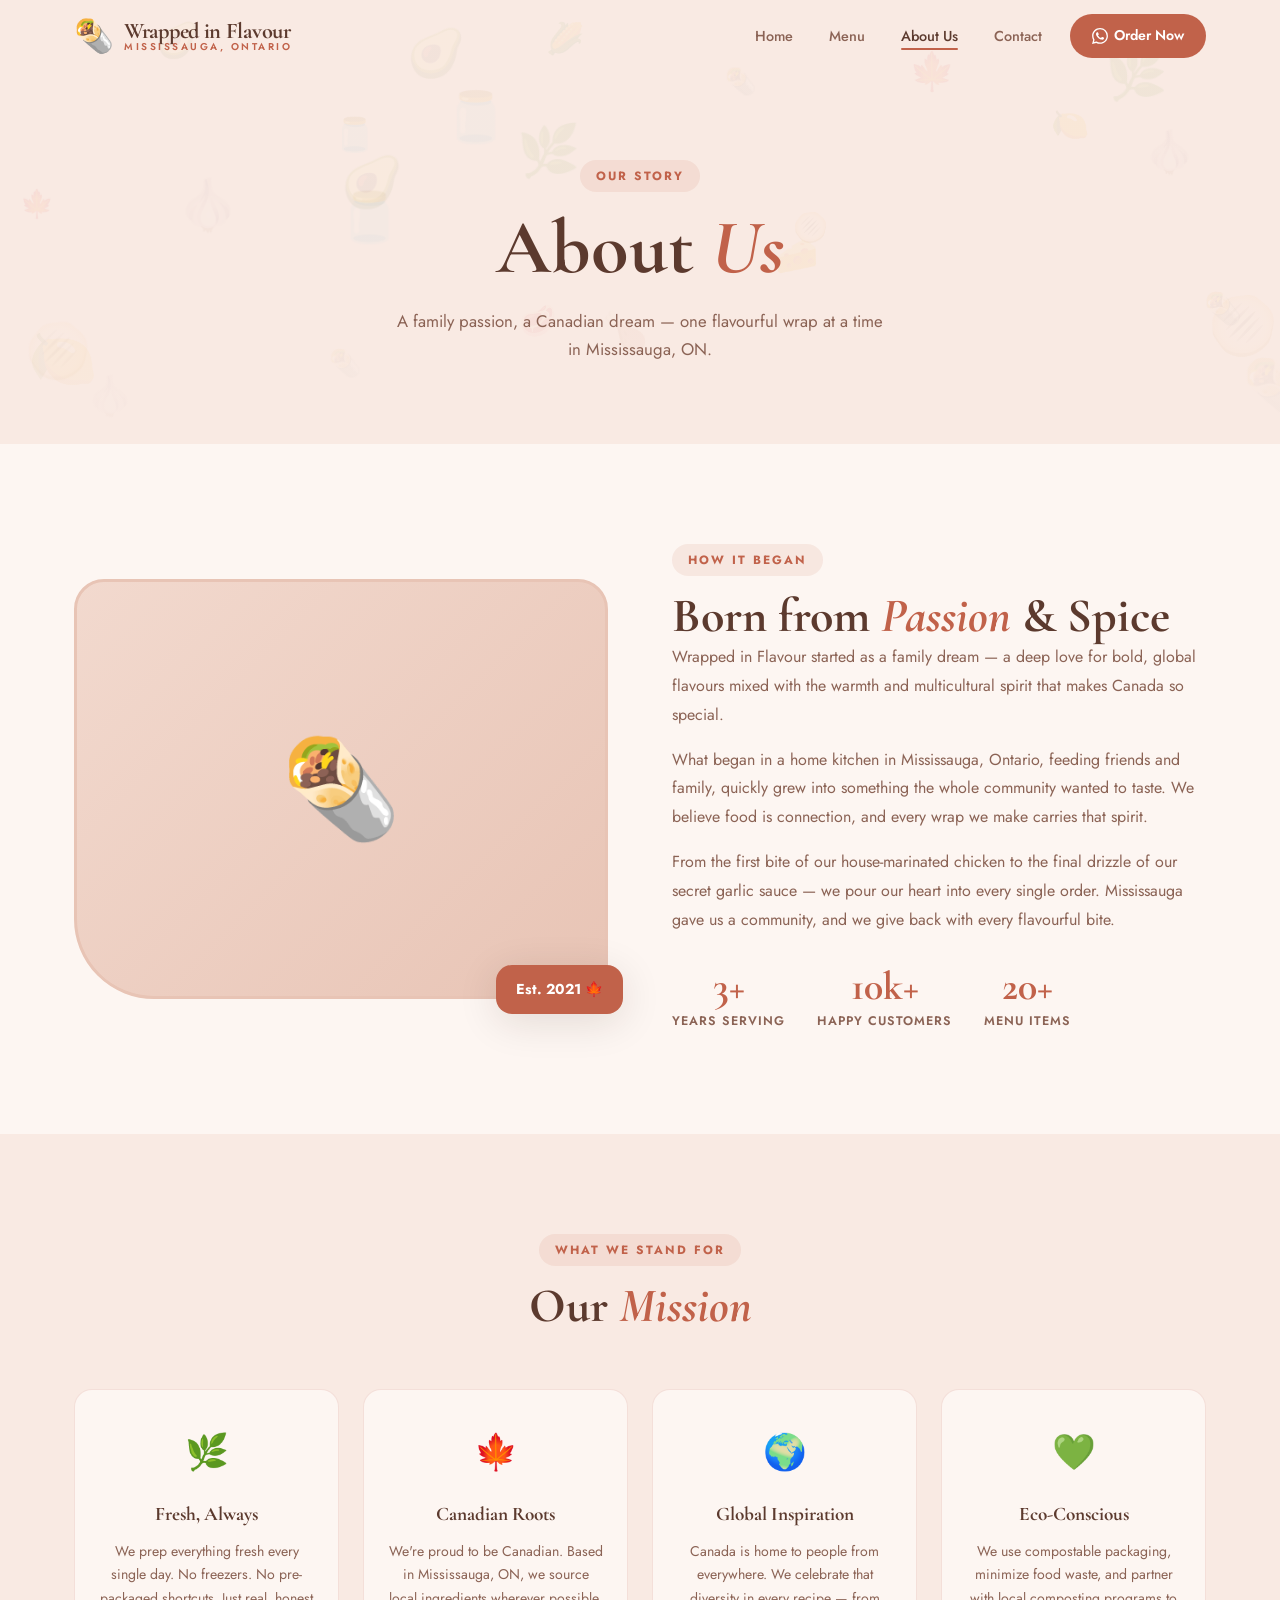
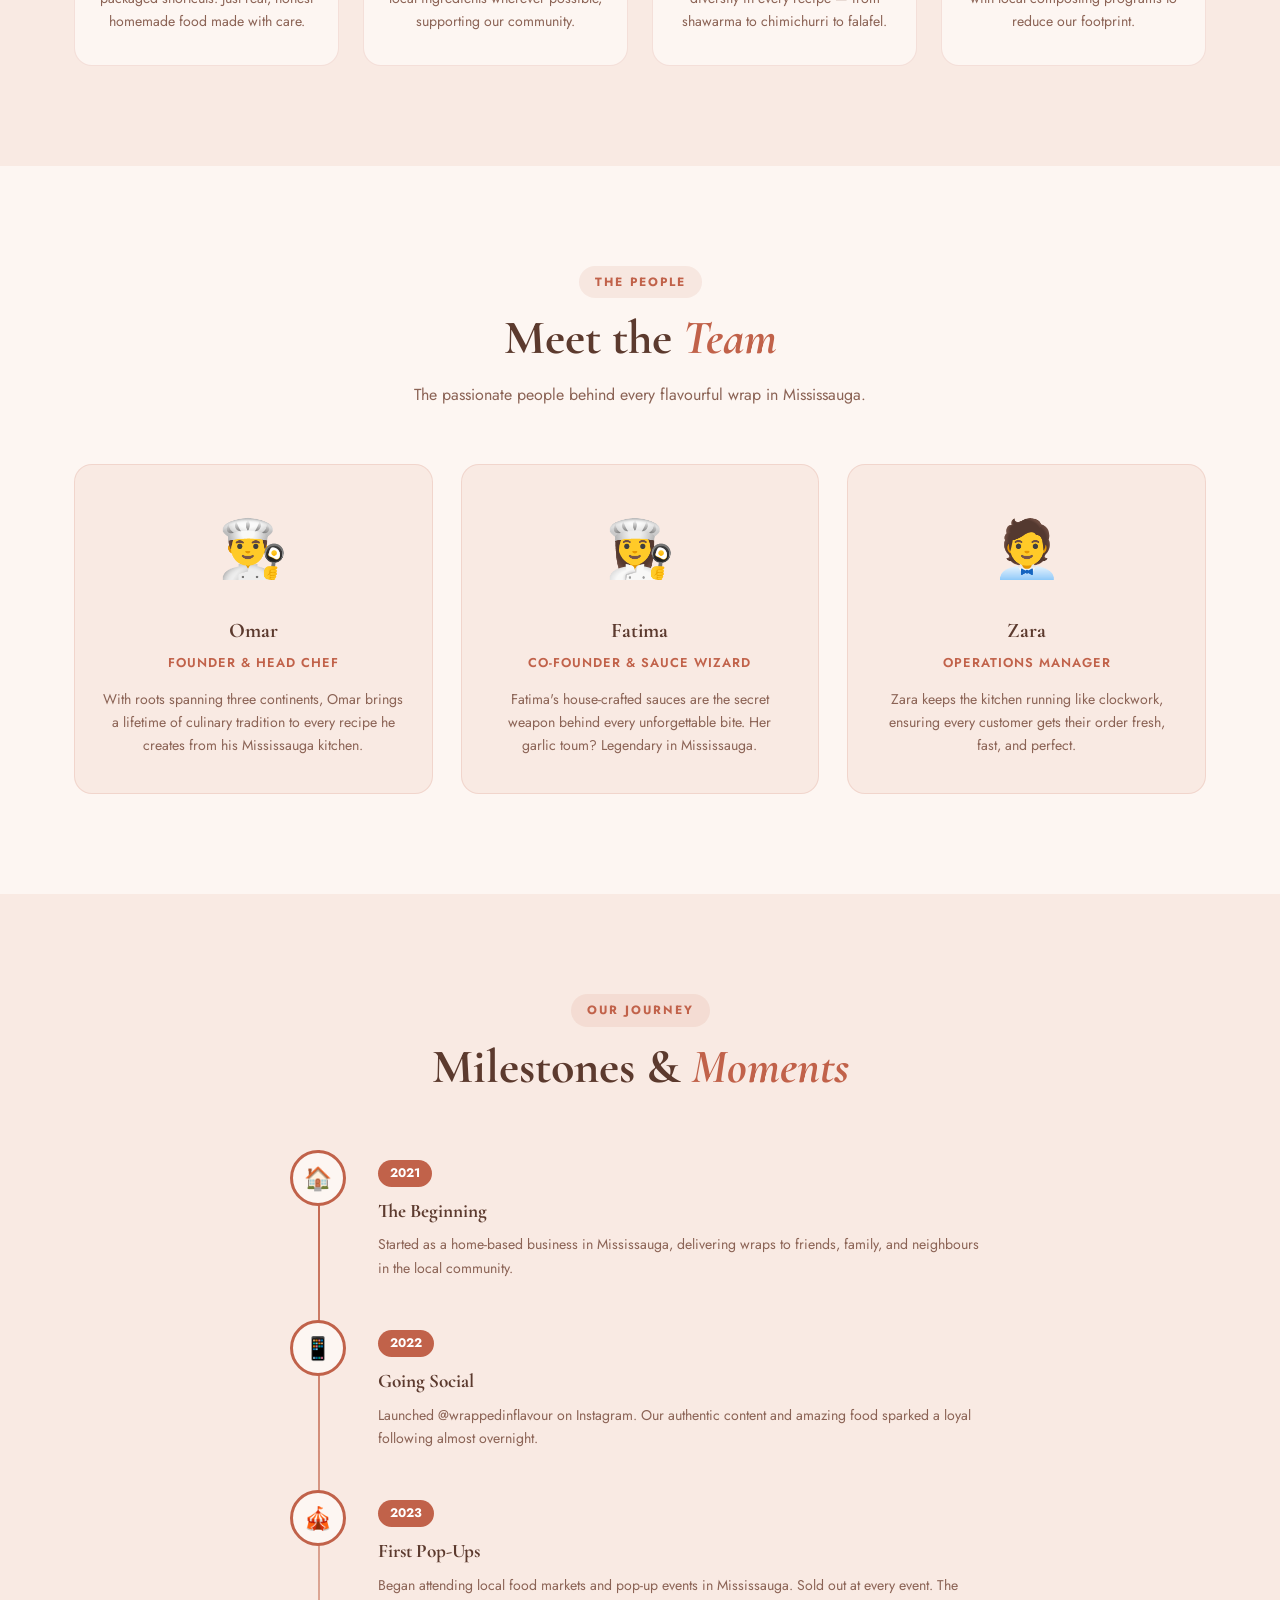
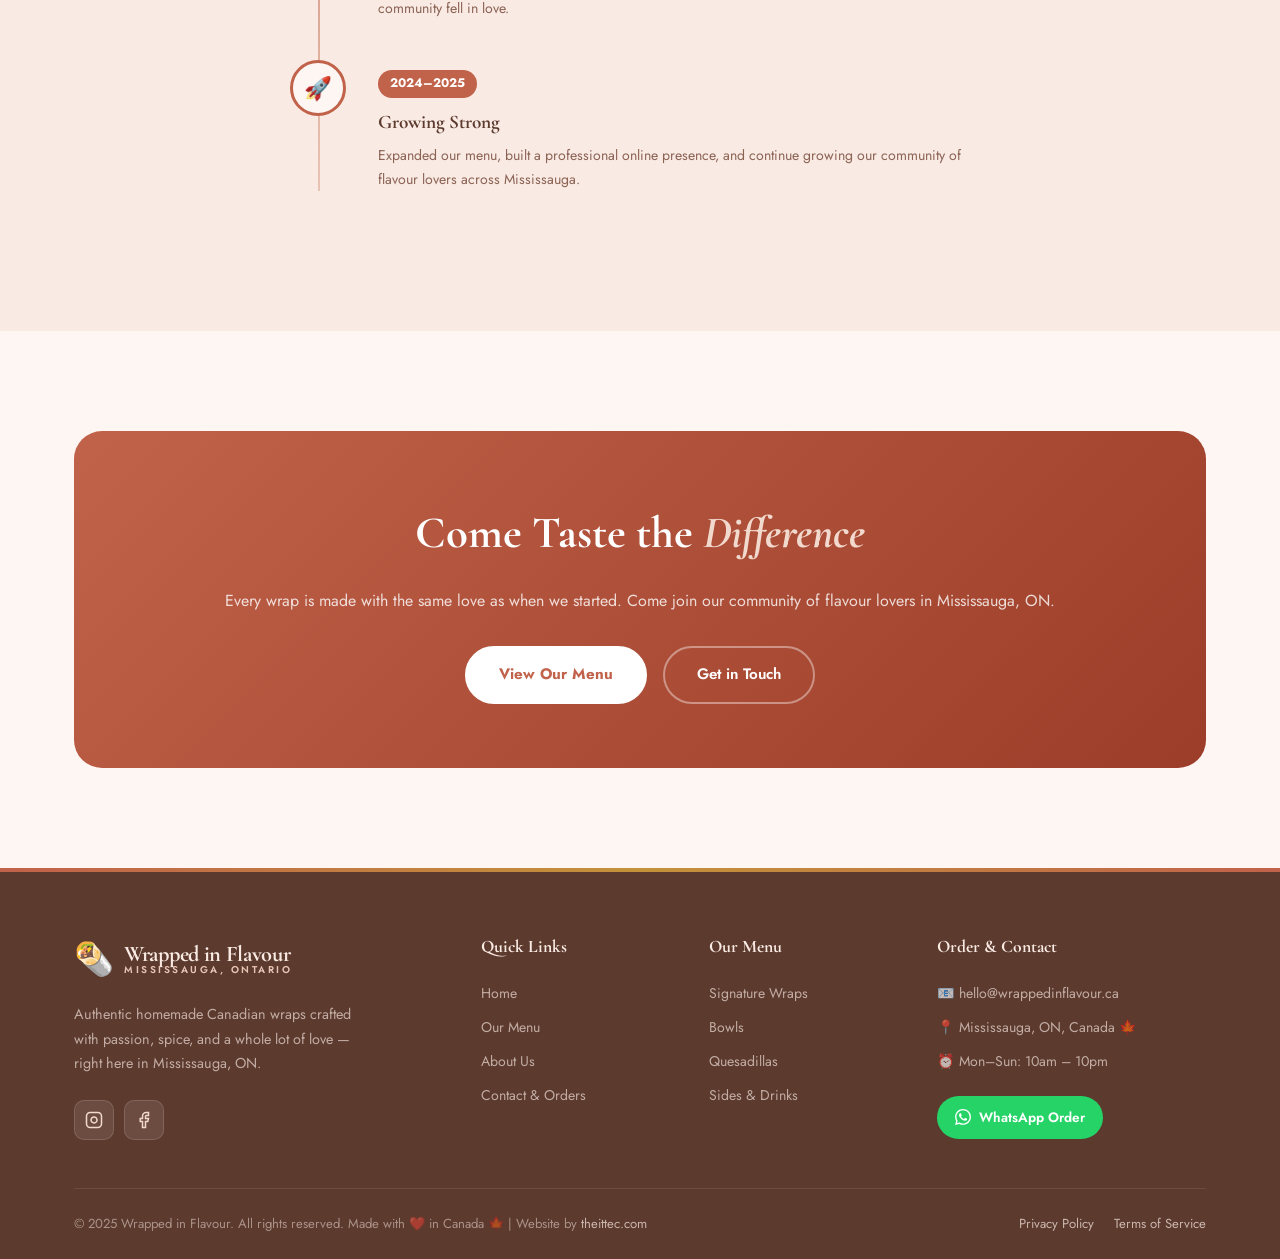
==== commit 8d87e012: "some changes" ====
--- a/about-us/index.html
+++ b/about-us/index.html
@@ -8,6 +8,1770 @@
   <link rel="preconnect" href="https://fonts.gstatic.com" crossorigin>
   <link href="https://fonts.googleapis.com/css2?family=Cormorant+Garamond:ital,wght@0,400;0,600;0,700;1,400;1,600&family=Jost:wght@300;400;500;600;700&family=Pacifico&display=swap" rel="stylesheet">
   <link rel="stylesheet" href="./../style.css">
+  <style>
+    /* ========================================
+   WRAPPED IN FLAVOUR — Brand Stylesheet
+   Theme: #F9EAE3 Warm Blush
+   ======================================== */
+
+@import url('https://fonts.googleapis.com/css2?family=Cormorant+Garamond:ital,wght@0,400;0,600;0,700;1,400;1,600&family=Jost:wght@300;400;500;600;700&family=Pacifico&display=swap');
+
+:root {
+  --blush:     #F9EAE3;
+  --blush2:    #F2D9CE;
+  --blush3:    #E8C4B5;
+  --blush4:    #DDA898;
+  --terracotta:#C1624A;
+  --terra-dark:#9B3D28;
+  --warm-brown:#5C3A2E;
+  --cream:     #FDF6F2;
+  --dark:      #2A1810;
+  --text:      #3D2218;
+  --text-muted:#8B6355;
+  --green:     #4A7C5A;
+  --gold:      #C4923A;
+  --white:     #ffffff;
+  --border:    rgba(193,98,74,0.15);
+  --shadow:    0 8px 40px rgba(44,24,16,0.12);
+  --shadow-sm: 0 4px 16px rgba(44,24,16,0.08);
+  --radius:    18px;
+  --radius-sm: 10px;
+  --transition: 0.35s cubic-bezier(0.4,0,0.2,1);
+  --font-display: 'Cormorant Garamond', serif;
+  --font-body:    'Jost', sans-serif;
+  --font-script:  'Pacifico', cursive;
+}
+
+/* ---- RESET ---- */
+*, *::before, *::after { box-sizing: border-box; margin: 0; padding: 0; }
+html { scroll-behavior: smooth; }
+body {
+  font-family: var(--font-body);
+  background: var(--cream);
+  color: var(--text);
+  line-height: 1.7;
+  overflow-x: hidden;
+}
+img { max-width: 100%; display: block; }
+a { text-decoration: none; color: inherit; }
+ul { list-style: none; }
+button { cursor: pointer; font-family: inherit; border: none; background: none; }
+input, textarea, select { font-family: inherit; }
+
+/* ---- SCROLLBAR ---- */
+::-webkit-scrollbar { width: 6px; }
+::-webkit-scrollbar-track { background: var(--blush); }
+::-webkit-scrollbar-thumb { background: var(--terracotta); border-radius: 3px; }
+
+/* ---- CONTAINER ---- */
+.container { max-width: 1180px; margin: 0 auto; padding: 0 24px; }
+
+/* ---- SCROLL REVEAL ---- */
+.reveal {
+  opacity: 0;
+  transform: translateY(30px);
+  transition: opacity 0.7s ease, transform 0.7s ease;
+}
+.reveal.visible {
+  opacity: 1;
+  transform: translateY(0);
+}
+
+/* ============================
+   NAVBAR
+   ============================ */
+.navbar {
+  position: fixed;
+  top: 0; left: 0; right: 0;
+  z-index: 1000;
+  padding: 0;
+  transition: all var(--transition);
+}
+.navbar.scrolled {
+  background: rgba(253,246,242,0.96);
+  backdrop-filter: blur(20px);
+  border-bottom: 1px solid var(--border);
+  box-shadow: 0 4px 30px rgba(44,24,16,0.1);
+}
+.nav-container {
+  max-width: 1180px;
+  margin: 0 auto;
+  padding: 0 24px;
+  height: 72px;
+  display: flex;
+  align-items: center;
+  justify-content: space-between;
+}
+.logo {
+  display: flex;
+  align-items: center;
+  gap: 10px;
+  text-decoration: none;
+}
+.logo-icon {
+  font-size: 2rem;
+  animation: floatWrap 3s ease-in-out infinite;
+}
+@keyframes floatWrap {
+  0%,100%{ transform: translateY(0) rotate(-5deg); }
+  50%{ transform: translateY(-4px) rotate(5deg); }
+}
+.logo-text { display: flex; flex-direction: column; line-height: 1; }
+.logo-main {
+  font-family: var(--font-display);
+  font-size: 1.4rem;
+  font-weight: 700;
+  color: var(--warm-brown);
+  letter-spacing: -0.3px;
+}
+.logo-sub {
+  font-size: 0.62rem;
+  color: var(--terracotta);
+  letter-spacing: 2.5px;
+  text-transform: uppercase;
+  font-weight: 600;
+}
+
+.nav-links {
+  display: flex;
+  align-items: center;
+  gap: 4px;
+}
+.nav-link {
+  padding: 8px 16px;
+  font-size: 0.9rem;
+  font-weight: 500;
+  color: var(--text-muted);
+  border-radius: 8px;
+  transition: all var(--transition);
+  position: relative;
+}
+.nav-link::after {
+  content: '';
+  position: absolute;
+  bottom: 4px; left: 50%; right: 50%;
+  height: 2px;
+  background: var(--terracotta);
+  border-radius: 2px;
+  transition: all var(--transition);
+}
+.nav-link:hover::after, .nav-link.active::after { left: 16px; right: 16px; }
+.nav-link:hover, .nav-link.active { color: var(--warm-brown); }
+.nav-cta {
+  padding: 10px 22px;
+  background: var(--terracotta);
+  color: var(--white) !important;
+  border-radius: 50px;
+  font-size: 0.88rem;
+  font-weight: 600;
+  transition: all var(--transition);
+  margin-left: 8px;
+  display: flex;
+  align-items: center;
+  gap: 6px;
+}
+.nav-cta:hover {
+  background: var(--terra-dark);
+  transform: translateY(-2px);
+  box-shadow: 0 8px 24px rgba(193,98,74,0.35);
+}
+
+/* HAMBURGER */
+.hamburger {
+  display: none;
+  flex-direction: column;
+  gap: 5px;
+  padding: 8px;
+  cursor: pointer;
+}
+.hamburger span {
+  display: block;
+  width: 24px; height: 2px;
+  background: var(--warm-brown);
+  border-radius: 2px;
+  transition: all var(--transition);
+}
+.hamburger.active span:nth-child(1) { transform: translateY(7px) rotate(45deg); }
+.hamburger.active span:nth-child(2) { opacity: 0; }
+.hamburger.active span:nth-child(3) { transform: translateY(-7px) rotate(-45deg); }
+
+/* ============================
+   BACKGROUND PATTERN
+   ============================ */
+.hero-bg-pattern {
+  position: absolute;
+  inset: 0;
+  z-index: 0;
+  overflow: hidden;
+  pointer-events: none;
+}
+.food-icon-bg {
+  position: absolute;
+  font-size: 2.5rem;
+  opacity: 0.06;
+  animation: driftIcon linear infinite;
+  user-select: none;
+}
+@keyframes driftIcon {
+  0%,100%{ transform: translateY(0) rotate(0deg); opacity: 0.04; }
+  50%{ opacity: 0.09; }
+}
+
+/* ============================
+   HERO
+   ============================ */
+.hero {
+  position: relative;
+  min-height: 100vh;
+  display: flex;
+  flex-direction: column;
+  justify-content: center;
+  align-items: center;
+  overflow: hidden;
+  background:
+    radial-gradient(ellipse at 20% 50%, rgba(193,98,74,0.12) 0%, transparent 60%),
+    radial-gradient(ellipse at 80% 30%, rgba(196,146,58,0.08) 0%, transparent 50%),
+    var(--blush);
+}
+.hero-overlay {
+  position: absolute;
+  inset: 0;
+  background: linear-gradient(to bottom, rgba(249,234,227,0.2) 0%, rgba(249,234,227,0) 50%, rgba(249,234,227,0.6) 100%);
+  pointer-events: none;
+}
+.hero-content {
+  position: relative;
+  z-index: 2;
+  text-align: center;
+  padding: 120px 24px 80px;
+  max-width: 860px;
+}
+.hero-badge {
+  display: inline-flex;
+  align-items: center;
+  gap: 8px;
+  background: rgba(193,98,74,0.12);
+  border: 1px solid rgba(193,98,74,0.25);
+  color: var(--terracotta);
+  padding: 8px 20px;
+  border-radius: 50px;
+  font-size: 0.82rem;
+  font-weight: 600;
+  letter-spacing: 1px;
+  text-transform: uppercase;
+  margin-bottom: 28px;
+}
+.hero-title {
+  font-family: var(--font-display);
+  font-size: clamp(3.5rem, 8vw, 7rem);
+  font-weight: 700;
+  line-height: 1.05;
+  color: var(--warm-brown);
+  margin-bottom: 24px;
+}
+.hero-title em {
+  font-style: italic;
+  color: var(--terracotta);
+}
+.hero-line1 { display: block; }
+.hero-line2 { display: block; }
+.hero-line3 {
+  display: block;
+  font-family: var(--font-script);
+  font-size: 0.7em;
+  color: var(--terracotta);
+  line-height: 1.2;
+}
+.hero-desc {
+  font-size: 1.1rem;
+  color: var(--text-muted);
+  margin-bottom: 36px;
+  font-weight: 400;
+  line-height: 1.8;
+}
+.hero-btns {
+  display: flex;
+  gap: 16px;
+  justify-content: center;
+  flex-wrap: wrap;
+}
+.btn-primary {
+  display: inline-flex;
+  align-items: center;
+  gap: 8px;
+  padding: 14px 32px;
+  background: var(--terracotta);
+  color: var(--white);
+  border-radius: 50px;
+  font-weight: 600;
+  font-size: 0.95rem;
+  transition: all var(--transition);
+  border: 2px solid var(--terracotta);
+}
+.btn-primary:hover {
+  background: var(--terra-dark);
+  border-color: var(--terra-dark);
+  transform: translateY(-3px);
+  box-shadow: 0 12px 32px rgba(193,98,74,0.35);
+}
+.btn-outline {
+  display: inline-flex;
+  align-items: center;
+  gap: 8px;
+  padding: 14px 32px;
+  background: transparent;
+  color: var(--warm-brown);
+  border-radius: 50px;
+  font-weight: 600;
+  font-size: 0.95rem;
+  border: 2px solid var(--blush3);
+  transition: all var(--transition);
+}
+.btn-outline:hover {
+  background: var(--blush2);
+  border-color: var(--terracotta);
+  transform: translateY(-3px);
+}
+.btn-whatsapp {
+  display: inline-flex;
+  align-items: center;
+  gap: 10px;
+  padding: 14px 32px;
+  background: #25D366;
+  color: var(--white);
+  border-radius: 50px;
+  font-weight: 600;
+  font-size: 0.95rem;
+  transition: all var(--transition);
+  border: 2px solid #25D366;
+}
+.btn-whatsapp:hover {
+  background: #1da851;
+  border-color: #1da851;
+  transform: translateY(-3px);
+  box-shadow: 0 12px 32px rgba(37,211,102,0.3);
+}
+.hero-scroll {
+  position: absolute;
+  bottom: 32px;
+  left: 50%;
+  transform: translateX(-50%);
+  display: flex;
+  flex-direction: column;
+  align-items: center;
+  gap: 8px;
+  color: var(--text-muted);
+  font-size: 0.75rem;
+  letter-spacing: 1px;
+  text-transform: uppercase;
+  z-index: 2;
+  animation: bounceScroll 2s ease-in-out infinite;
+}
+@keyframes bounceScroll {
+  0%,100%{ transform: translateX(-50%) translateY(0); }
+  50%{ transform: translateX(-50%) translateY(6px); }
+}
+.scroll-arrow {
+  width: 20px; height: 20px;
+  border-right: 2px solid var(--terracotta);
+  border-bottom: 2px solid var(--terracotta);
+  transform: rotate(45deg);
+}
+
+/* ============================
+   MARQUEE
+   ============================ */
+.marquee-strip {
+  background: var(--terracotta);
+  padding: 14px 0;
+  overflow: hidden;
+  position: relative;
+}
+.marquee-inner {
+  display: flex;
+  gap: 48px;
+  white-space: nowrap;
+  animation: marquee 28s linear infinite;
+}
+.marquee-inner span {
+  color: var(--white);
+  font-weight: 600;
+  font-size: 0.85rem;
+  letter-spacing: 0.5px;
+  flex-shrink: 0;
+}
+@keyframes marquee {
+  0%{ transform: translateX(0); }
+  100%{ transform: translateX(-50%); }
+}
+
+/* ============================
+   FEATURES
+   ============================ */
+.features {
+  padding: 80px 0;
+  background: var(--blush);
+}
+.features-grid {
+  display: grid;
+  grid-template-columns: repeat(4, 1fr);
+  gap: 24px;
+}
+.feature-card {
+  background: var(--cream);
+  border: 1px solid var(--border);
+  border-radius: var(--radius);
+  padding: 32px 24px;
+  text-align: center;
+  transition: all var(--transition);
+}
+.feature-card:hover {
+  transform: translateY(-6px);
+  box-shadow: var(--shadow);
+  border-color: var(--blush3);
+}
+.feature-icon {
+  font-size: 2.2rem;
+  margin-bottom: 16px;
+}
+.feature-card h3 {
+  font-family: var(--font-display);
+  font-size: 1.2rem;
+  font-weight: 700;
+  color: var(--warm-brown);
+  margin-bottom: 10px;
+}
+.feature-card p {
+  font-size: 0.9rem;
+  color: var(--text-muted);
+  line-height: 1.6;
+}
+
+/* ============================
+   SECTION HEADERS
+   ============================ */
+.section-header {
+  text-align: center;
+  margin-bottom: 56px;
+}
+.section-tag {
+  display: inline-block;
+  background: rgba(193,98,74,0.1);
+  color: var(--terracotta);
+  padding: 6px 16px;
+  border-radius: 50px;
+  font-size: 0.75rem;
+  font-weight: 700;
+  letter-spacing: 2px;
+  text-transform: uppercase;
+  margin-bottom: 14px;
+}
+.section-title {
+  font-family: var(--font-display);
+  font-size: clamp(2rem, 4vw, 3rem);
+  font-weight: 700;
+  color: var(--warm-brown);
+  line-height: 1.1;
+}
+.section-title em {
+  font-style: italic;
+  color: var(--terracotta);
+}
+.section-desc {
+  margin-top: 16px;
+  color: var(--text-muted);
+  font-size: 1rem;
+  max-width: 560px;
+  margin-left: auto;
+  margin-right: auto;
+}
+
+/* ============================
+   SIGNATURE SECTION
+   ============================ */
+.signature-section {
+  padding: 100px 0;
+  background: var(--cream);
+}
+.wrap-cards {
+  display: grid;
+  grid-template-columns: repeat(3,1fr);
+  gap: 28px;
+  margin-bottom: 48px;
+}
+.wrap-card {
+  background: var(--blush);
+  border: 1px solid var(--border);
+  border-radius: var(--radius);
+  overflow: hidden;
+  transition: all var(--transition);
+}
+.wrap-card:hover {
+  transform: translateY(-8px);
+  box-shadow: var(--shadow);
+}
+.wrap-img-wrap {
+  background: linear-gradient(135deg, var(--blush2), var(--blush3));
+  height: 180px;
+  display: flex;
+  align-items: center;
+  justify-content: center;
+  position: relative;
+}
+.wrap-img-wrap.spicy { background: linear-gradient(135deg, #f5d5c8, #e8a090); }
+.wrap-img-wrap.veggie { background: linear-gradient(135deg, #d5e8d5, #a8c8a8); }
+.wrap-emoji { font-size: 4rem; }
+.wrap-badge {
+  position: absolute;
+  top: 12px; right: 12px;
+  background: var(--terracotta);
+  color: var(--white);
+  padding: 4px 12px;
+  border-radius: 50px;
+  font-size: 0.72rem;
+  font-weight: 700;
+}
+.wrap-badge.hot { background: #c0392b; }
+.wrap-badge.green { background: var(--green); }
+.wrap-info { padding: 24px; }
+.wrap-info h3 {
+  font-family: var(--font-display);
+  font-size: 1.25rem;
+  font-weight: 700;
+  color: var(--warm-brown);
+  margin-bottom: 10px;
+}
+.wrap-info p {
+  font-size: 0.88rem;
+  color: var(--text-muted);
+  margin-bottom: 16px;
+  line-height: 1.6;
+}
+.wrap-footer {
+  display: flex;
+  align-items: center;
+  justify-content: space-between;
+}
+.price {
+  font-family: var(--font-display);
+  font-size: 1.4rem;
+  font-weight: 700;
+  color: var(--terracotta);
+}
+.btn-small {
+  padding: 8px 20px;
+  background: var(--terracotta);
+  color: var(--white);
+  border-radius: 50px;
+  font-size: 0.82rem;
+  font-weight: 600;
+  transition: all var(--transition);
+}
+.btn-small:hover {
+  background: var(--terra-dark);
+  transform: translateY(-1px);
+}
+.center-cta { text-align: center; }
+
+/* ============================
+   CHEF SECTION
+   ============================ */
+.chef-section {
+  padding: 100px 0;
+  background: var(--blush);
+  overflow: hidden;
+}
+.chef-grid {
+  display: grid;
+  grid-template-columns: 1fr 1fr;
+  gap: 64px;
+  align-items: center;
+}
+.chef-visual {
+  position: relative;
+}
+.chef-img-frame {
+  background: linear-gradient(135deg, var(--blush2) 0%, var(--blush3) 100%);
+  border-radius: 30px 30px 30px 80px;
+  height: 480px;
+  display: flex;
+  align-items: center;
+  justify-content: center;
+  position: relative;
+  overflow: hidden;
+  border: 3px solid var(--blush3);
+}
+.chef-emoji-main {
+  font-size: 8rem;
+  animation: chefFloat 4s ease-in-out infinite;
+}
+@keyframes chefFloat {
+  0%,100%{ transform: translateY(0) scale(1); }
+  50%{ transform: translateY(-12px) scale(1.02); }
+}
+.chef-img-frame::before {
+  content: '';
+  position: absolute;
+  inset: 0;
+  background: radial-gradient(circle at 30% 30%, rgba(255,255,255,0.4), transparent 60%);
+}
+.chef-badge-floating {
+  position: absolute;
+  bottom: -20px;
+  right: -20px;
+  background: var(--terracotta);
+  color: var(--white);
+  padding: 16px 24px;
+  border-radius: 20px;
+  font-family: var(--font-display);
+  font-size: 1.1rem;
+  font-weight: 700;
+  box-shadow: var(--shadow);
+  line-height: 1.3;
+  text-align: center;
+}
+.chef-badge-floating span {
+  display: block;
+  font-size: 0.7rem;
+  font-family: var(--font-body);
+  letter-spacing: 1px;
+  text-transform: uppercase;
+  opacity: 0.85;
+  margin-top: 2px;
+}
+.chef-deco-circle {
+  position: absolute;
+  top: -30px;
+  left: -30px;
+  width: 100px;
+  height: 100px;
+  border: 3px dashed var(--blush3);
+  border-radius: 50%;
+  animation: rotateDeco 12s linear infinite;
+}
+@keyframes rotateDeco {
+  from{ transform: rotate(0deg); }
+  to{ transform: rotate(360deg); }
+}
+.chef-content {}
+.chef-name {
+  font-family: var(--font-display);
+  font-size: 2.8rem;
+  font-weight: 700;
+  color: var(--warm-brown);
+  line-height: 1.15;
+  margin-bottom: 6px;
+}
+.chef-name em {
+  font-style: italic;
+  color: var(--terracotta);
+}
+.chef-title {
+  color: var(--text-muted);
+  font-size: 0.85rem;
+  letter-spacing: 2px;
+  text-transform: uppercase;
+  font-weight: 600;
+  margin-bottom: 24px;
+}
+.chef-story p {
+  color: var(--text-muted);
+  font-size: 1rem;
+  line-height: 1.85;
+  margin-bottom: 18px;
+}
+.chef-signature {
+  font-family: var(--font-script);
+  font-size: 2rem;
+  color: var(--terracotta);
+  margin: 24px 0;
+}
+.chef-qualities {
+  display: flex;
+  flex-wrap: wrap;
+  gap: 10px;
+  margin-top: 24px;
+}
+.chef-quality {
+  background: var(--cream);
+  border: 1px solid var(--border);
+  color: var(--warm-brown);
+  padding: 8px 18px;
+  border-radius: 50px;
+  font-size: 0.82rem;
+  font-weight: 600;
+  display: flex;
+  align-items: center;
+  gap: 6px;
+}
+
+/* ============================
+   INSTAGRAM SECTION
+   ============================ */
+.instagram-section {
+  padding: 100px 0;
+  background: var(--warm-brown);
+  overflow: hidden;
+}
+.insta-inner {
+  display: grid;
+  grid-template-columns: 1fr 1fr;
+  gap: 64px;
+  align-items: center;
+}
+.insta-text .section-tag {
+  background: rgba(249,234,227,0.15);
+  color: var(--blush);
+}
+.insta-text .section-title { color: var(--cream); }
+.insta-text .section-title em { color: var(--blush3); }
+.insta-text p {
+  color: rgba(249,234,227,0.75);
+  margin-bottom: 28px;
+  line-height: 1.8;
+}
+.btn-insta {
+  display: inline-flex;
+  align-items: center;
+  gap: 10px;
+  padding: 12px 28px;
+  background: transparent;
+  color: var(--blush);
+  border: 2px solid rgba(249,234,227,0.4);
+  border-radius: 50px;
+  font-weight: 600;
+  font-size: 0.9rem;
+  transition: all var(--transition);
+}
+.btn-insta svg { width: 20px; height: 20px; }
+.btn-insta:hover {
+  background: rgba(249,234,227,0.1);
+  border-color: var(--blush);
+  transform: translateY(-2px);
+}
+/* Instagram Live Feed Embed */
+.insta-feed-container {
+  background: var(--cream);
+  border-radius: 24px;
+  overflow: hidden;
+  min-height: 420px;
+  display: flex;
+  flex-direction: column;
+}
+.insta-feed-header {
+  background: linear-gradient(135deg, #833ab4, #fd1d1d, #fcb045);
+  padding: 16px 20px;
+  display: flex;
+  align-items: center;
+  gap: 12px;
+  color: white;
+}
+.insta-feed-header .insta-avatar {
+  width: 44px; height: 44px;
+  background: rgba(255,255,255,0.2);
+  border-radius: 50%;
+  display: flex; align-items: center; justify-content: center;
+  font-size: 1.4rem;
+  border: 2px solid rgba(255,255,255,0.5);
+}
+.insta-feed-header .insta-handle {
+  font-weight: 700;
+  font-size: 0.95rem;
+}
+.insta-feed-header .insta-tag {
+  font-size: 0.75rem;
+  opacity: 0.85;
+}
+.insta-feed-iframe-wrap {
+  flex: 1;
+  position: relative;
+  min-height: 360px;
+}
+.insta-grid {
+  display: grid;
+  grid-template-columns: repeat(3,1fr);
+  gap: 3px;
+  background: var(--blush2);
+  border-radius: 20px;
+  overflow: hidden;
+}
+.insta-item {
+  background: var(--blush);
+  aspect-ratio: 1;
+  display: flex;
+  align-items: center;
+  justify-content: center;
+  font-size: 2.5rem;
+  transition: all var(--transition);
+  cursor: pointer;
+  border: 1px solid var(--blush2);
+}
+.insta-item:hover {
+  background: var(--blush2);
+  transform: scale(1.05);
+  z-index: 1;
+}
+
+/* ============================
+   TESTIMONIALS
+   ============================ */
+.testimonials {
+  padding: 100px 0;
+  background: var(--cream);
+}
+.testi-grid {
+  display: grid;
+  grid-template-columns: repeat(3,1fr);
+  gap: 28px;
+}
+.testi-card {
+  background: var(--blush);
+  border: 1px solid var(--border);
+  border-radius: var(--radius);
+  padding: 32px;
+  transition: all var(--transition);
+}
+.testi-card:hover {
+  transform: translateY(-6px);
+  box-shadow: var(--shadow);
+}
+.stars {
+  color: var(--gold);
+  font-size: 1.1rem;
+  margin-bottom: 16px;
+  letter-spacing: 2px;
+}
+.testi-card p {
+  color: var(--text-muted);
+  font-size: 0.95rem;
+  line-height: 1.7;
+  margin-bottom: 24px;
+  font-style: italic;
+}
+.testi-author {
+  display: flex;
+  align-items: center;
+  gap: 14px;
+}
+.testi-avatar {
+  width: 44px; height: 44px;
+  background: var(--terracotta);
+  color: var(--white);
+  border-radius: 50%;
+  display: flex; align-items: center; justify-content: center;
+  font-family: var(--font-display);
+  font-weight: 700;
+  font-size: 1.1rem;
+}
+.testi-author strong {
+  display: block;
+  color: var(--warm-brown);
+  font-size: 0.9rem;
+}
+.testi-author span {
+  font-size: 0.78rem;
+  color: var(--text-muted);
+}
+
+/* ============================
+   ORDER CTA SECTION
+   ============================ */
+.order-cta-section {
+  padding: 100px 0;
+  background: linear-gradient(135deg, var(--terracotta), var(--terra-dark));
+  text-align: center;
+  position: relative;
+  overflow: hidden;
+}
+.order-cta-section::before {
+  content: '';
+  position: absolute;
+  inset: 0;
+  background: url("data:image/svg+xml,%3Csvg width='60' height='60' viewBox='0 0 60 60' xmlns='http://www.w3.org/2000/svg'%3E%3Cg fill='none' fill-rule='evenodd'%3E%3Cg fill='%23ffffff' fill-opacity='0.04'%3E%3Ccircle cx='30' cy='30' r='20'/%3E%3C/g%3E%3C/g%3E%3C/svg%3E");
+}
+.order-cta-content {
+  position: relative;
+  z-index: 2;
+  max-width: 640px;
+  margin: 0 auto;
+}
+.order-cta-content h2 {
+  font-family: var(--font-display);
+  font-size: clamp(2rem, 4vw, 3.2rem);
+  font-weight: 700;
+  color: var(--white);
+  margin-bottom: 16px;
+  line-height: 1.15;
+}
+.order-cta-content h2 em {
+  font-style: italic;
+  color: var(--blush2);
+}
+.order-cta-content p {
+  color: rgba(255,255,255,0.8);
+  font-size: 1.05rem;
+  margin-bottom: 36px;
+  line-height: 1.7;
+}
+.order-cta-btns {
+  display: flex;
+  gap: 16px;
+  justify-content: center;
+  flex-wrap: wrap;
+}
+.btn-white {
+  display: inline-flex;
+  align-items: center;
+  gap: 8px;
+  padding: 14px 32px;
+  background: var(--white);
+  color: var(--terracotta);
+  border-radius: 50px;
+  font-weight: 700;
+  font-size: 0.95rem;
+  transition: all var(--transition);
+  border: 2px solid var(--white);
+}
+.btn-white:hover {
+  background: var(--cream);
+  transform: translateY(-3px);
+  box-shadow: 0 12px 32px rgba(0,0,0,0.2);
+}
+
+/* ============================
+   FOOTER
+   ============================ */
+.footer {
+  background: var(--warm-brown);
+  color: var(--blush);
+  padding: 64px 0 0;
+  position: relative;
+}
+.footer-pattern {
+  position: absolute;
+  top: 0; left: 0; right: 0;
+  height: 4px;
+  background: linear-gradient(90deg, var(--terracotta), var(--gold), var(--terracotta));
+}
+.footer-grid {
+  display: grid;
+  grid-template-columns: 2fr 1fr 1fr 1.5fr;
+  gap: 48px;
+  padding-bottom: 48px;
+}
+.footer-brand p {
+  color: rgba(249,234,227,0.65);
+  font-size: 0.9rem;
+  line-height: 1.7;
+  margin: 16px 0 24px;
+  max-width: 280px;
+}
+.footer-logo .logo-main { color: var(--blush); }
+.footer-logo .logo-sub { color: var(--blush3); }
+.social-links {
+  display: flex;
+  gap: 10px;
+  flex-wrap: wrap;
+}
+.social-link {
+  width: 40px; height: 40px;
+  background: rgba(249,234,227,0.1);
+  border: 1px solid rgba(249,234,227,0.15);
+  border-radius: 10px;
+  display: flex; align-items: center; justify-content: center;
+  color: var(--blush2);
+  transition: all var(--transition);
+}
+.social-link svg { width: 18px; height: 18px; }
+.social-link:hover {
+  background: var(--terracotta);
+  border-color: var(--terracotta);
+  color: var(--white);
+  transform: translateY(-3px);
+}
+.footer-col h4 {
+  font-family: var(--font-display);
+  font-size: 1.1rem;
+  font-weight: 700;
+  color: var(--blush);
+  margin-bottom: 20px;
+}
+.footer-col ul li {
+  margin-bottom: 10px;
+}
+.footer-col ul li a {
+  color: rgba(249,234,227,0.65);
+  font-size: 0.88rem;
+  transition: color var(--transition);
+}
+.footer-col ul li a:hover { color: var(--blush); }
+.footer-col ul li span,
+.footer-col ul li {
+  color: rgba(249,234,227,0.65);
+  font-size: 0.88rem;
+  line-height: 1.7;
+}
+.footer-whatsapp {
+  display: inline-flex;
+  align-items: center;
+  gap: 8px;
+  background: #25D366;
+  color: var(--white);
+  padding: 10px 18px;
+  border-radius: 50px;
+  font-size: 0.85rem;
+  font-weight: 600;
+  margin-top: 12px;
+  transition: all var(--transition);
+}
+.footer-whatsapp:hover {
+  background: #1da851;
+  transform: translateY(-2px);
+}
+.footer-bottom {
+  border-top: 1px solid rgba(249,234,227,0.1);
+  padding: 24px 0;
+  display: flex;
+  align-items: center;
+  justify-content: space-between;
+  flex-wrap: wrap;
+  gap: 12px;
+}
+.footer-bottom p {
+  color: rgba(249,234,227,0.5);
+  font-size: 0.82rem;
+}
+.footer-bottom a {
+  color: rgba(249,234,227,0.7);
+  font-size: 0.82rem;
+}
+.footer-bottom-links {
+  display: flex;
+  gap: 20px;
+}
+.footer-bottom-links a:hover { color: var(--blush); }
+
+/* ============================
+   PAGE HERO (inner pages)
+   ============================ */
+.page-hero {
+  position: relative;
+  padding: 160px 24px 80px;
+  background: var(--blush);
+  text-align: center;
+  overflow: hidden;
+}
+.page-hero-content { position: relative; z-index: 2; }
+.page-hero-title {
+  font-family: var(--font-display);
+  font-size: clamp(2.8rem, 6vw, 5rem);
+  font-weight: 700;
+  color: var(--warm-brown);
+  line-height: 1.1;
+  margin-bottom: 16px;
+}
+.page-hero-title em { font-style: italic; color: var(--terracotta); }
+.page-hero-content p {
+  color: var(--text-muted);
+  font-size: 1.05rem;
+  max-width: 500px;
+  margin: 0 auto;
+}
+
+/* ============================
+   MENU PAGE
+   ============================ */
+.menu-section { padding: 80px 0 100px; background: var(--cream); }
+.menu-tabs {
+  display: flex;
+  gap: 8px;
+  flex-wrap: wrap;
+  margin-bottom: 48px;
+  background: var(--blush);
+  padding: 8px;
+  border-radius: 60px;
+  width: fit-content;
+  margin-left: auto;
+  margin-right: auto;
+}
+.tab-btn {
+  padding: 10px 24px;
+  border-radius: 50px;
+  font-size: 0.88rem;
+  font-weight: 600;
+  color: var(--text-muted);
+  transition: all var(--transition);
+  background: transparent;
+}
+.tab-btn.active, .tab-btn:hover {
+  background: var(--terracotta);
+  color: var(--white);
+}
+.tab-content { display: none; }
+.tab-content.active { display: block; }
+.menu-category-title { text-align: center; margin-bottom: 40px; }
+.menu-category-title h2 {
+  font-family: var(--font-display);
+  font-size: 2.4rem;
+  color: var(--warm-brown);
+}
+.menu-category-title h2 em { font-style: italic; color: var(--terracotta); }
+.menu-category-title p {
+  color: var(--text-muted);
+  font-size: 0.9rem;
+  margin-top: 10px;
+}
+.menu-grid {
+  display: grid;
+  grid-template-columns: repeat(3,1fr);
+  gap: 24px;
+}
+.menu-item {
+  background: var(--blush);
+  border: 1px solid var(--border);
+  border-radius: var(--radius);
+  padding: 28px;
+  transition: all var(--transition);
+}
+.menu-item:hover {
+  transform: translateY(-4px);
+  box-shadow: var(--shadow);
+  border-color: var(--blush3);
+}
+.menu-item-header {
+  display: flex;
+  align-items: flex-start;
+  justify-content: space-between;
+  margin-bottom: 14px;
+}
+.menu-emoji { font-size: 2.4rem; }
+.badge-bestseller, .badge-spicy, .badge-veggie, .badge-new {
+  padding: 4px 12px;
+  border-radius: 50px;
+  font-size: 0.7rem;
+  font-weight: 700;
+  text-transform: uppercase;
+  letter-spacing: 0.5px;
+}
+.badge-bestseller { background: rgba(196,146,58,0.15); color: var(--gold); }
+.badge-spicy { background: rgba(192,57,43,0.12); color: #c0392b; }
+.badge-veggie { background: rgba(74,124,90,0.12); color: var(--green); }
+.badge-new { background: rgba(193,98,74,0.12); color: var(--terracotta); }
+.menu-item h3 {
+  font-family: var(--font-display);
+  font-size: 1.2rem;
+  font-weight: 700;
+  color: var(--warm-brown);
+  margin-bottom: 10px;
+}
+.menu-item p {
+  font-size: 0.88rem;
+  color: var(--text-muted);
+  line-height: 1.6;
+  margin-bottom: 16px;
+}
+.menu-item-tags {
+  display: flex;
+  flex-wrap: wrap;
+  gap: 6px;
+  margin-bottom: 16px;
+}
+.menu-item-tags span {
+  background: rgba(193,98,74,0.08);
+  color: var(--terracotta);
+  padding: 3px 10px;
+  border-radius: 50px;
+  font-size: 0.72rem;
+  font-weight: 600;
+}
+.menu-item-footer {
+  display: flex;
+  align-items: center;
+  justify-content: space-between;
+  margin-top: auto;
+}
+
+/* Order via WhatsApp notice on menu */
+.menu-order-notice {
+  background: linear-gradient(135deg, #e8f9ef, #d4f3e5);
+  border: 1px solid rgba(37,211,102,0.3);
+  border-radius: var(--radius);
+  padding: 24px 32px;
+  display: flex;
+  align-items: center;
+  gap: 20px;
+  margin-bottom: 48px;
+  flex-wrap: wrap;
+}
+.menu-order-notice-icon { font-size: 2rem; }
+.menu-order-notice-text h4 {
+  font-family: var(--font-display);
+  font-size: 1.1rem;
+  color: var(--warm-brown);
+  margin-bottom: 4px;
+}
+.menu-order-notice-text p {
+  color: var(--text-muted);
+  font-size: 0.88rem;
+}
+.menu-order-notice .btn-whatsapp {
+  margin-left: auto;
+  flex-shrink: 0;
+}
+
+/* ============================
+   ALLERGEN
+   ============================ */
+.allergen-section { padding: 40px 0; background: var(--blush); }
+.allergen-box {
+  background: var(--cream);
+  border: 1px solid rgba(196,146,58,0.25);
+  border-radius: var(--radius);
+  padding: 24px 28px;
+  display: flex;
+  align-items: flex-start;
+  gap: 16px;
+}
+.allergen-icon { font-size: 1.8rem; flex-shrink: 0; }
+.allergen-box strong { color: var(--warm-brown); display: block; margin-bottom: 4px; }
+.allergen-box p { color: var(--text-muted); font-size: 0.88rem; line-height: 1.6; }
+
+/* ============================
+   ABOUT PAGE
+   ============================ */
+.about-story { padding: 100px 0; background: var(--cream); }
+.story-grid {
+  display: grid;
+  grid-template-columns: 1fr 1fr;
+  gap: 64px;
+  align-items: center;
+}
+.story-img-wrap {
+  background: linear-gradient(135deg, var(--blush2), var(--blush3));
+  border-radius: 30px 30px 30px 80px;
+  height: 420px;
+  display: flex;
+  align-items: center;
+  justify-content: center;
+  position: relative;
+  border: 3px solid var(--blush3);
+}
+.story-emoji-display { font-size: 6rem; }
+.story-badge-float {
+  position: absolute;
+  bottom: -18px; right: -18px;
+  background: var(--terracotta);
+  color: white;
+  padding: 12px 20px;
+  border-radius: 16px;
+  font-weight: 700;
+  font-size: 0.9rem;
+  box-shadow: var(--shadow);
+}
+.story-text { }
+.story-text p {
+  color: var(--text-muted);
+  line-height: 1.8;
+  margin-bottom: 16px;
+}
+.story-stats {
+  display: flex;
+  gap: 32px;
+  margin-top: 32px;
+  flex-wrap: wrap;
+}
+.stat-item { text-align: center; }
+.stat-num {
+  display: block;
+  font-family: var(--font-display);
+  font-size: 2.5rem;
+  font-weight: 700;
+  color: var(--terracotta);
+  line-height: 1;
+}
+.stat-label {
+  font-size: 0.78rem;
+  color: var(--text-muted);
+  text-transform: uppercase;
+  letter-spacing: 1px;
+  font-weight: 600;
+}
+.mission-section { padding: 100px 0; background: var(--blush); }
+.mission-inner {}
+.mission-grid {
+  display: grid;
+  grid-template-columns: repeat(4,1fr);
+  gap: 24px;
+}
+.mission-card {
+  background: var(--cream);
+  border: 1px solid var(--border);
+  border-radius: var(--radius);
+  padding: 32px 24px;
+  text-align: center;
+  transition: all var(--transition);
+}
+.mission-card:hover {
+  transform: translateY(-6px);
+  box-shadow: var(--shadow);
+}
+.mission-icon { font-size: 2.2rem; margin-bottom: 16px; }
+.mission-card h3 {
+  font-family: var(--font-display);
+  font-size: 1.2rem;
+  font-weight: 700;
+  color: var(--warm-brown);
+  margin-bottom: 10px;
+}
+.mission-card p { color: var(--text-muted); font-size: 0.88rem; line-height: 1.65; }
+
+.team-section { padding: 100px 0; background: var(--cream); }
+.team-grid {
+  display: grid;
+  grid-template-columns: repeat(3,1fr);
+  gap: 28px;
+}
+.team-card {
+  background: var(--blush);
+  border: 1px solid var(--border);
+  border-radius: var(--radius);
+  padding: 36px 28px;
+  text-align: center;
+  transition: all var(--transition);
+}
+.team-card:hover {
+  transform: translateY(-6px);
+  box-shadow: var(--shadow);
+}
+.team-avatar { font-size: 3.5rem; margin-bottom: 16px; }
+.team-card h3 {
+  font-family: var(--font-display);
+  font-size: 1.3rem;
+  font-weight: 700;
+  color: var(--warm-brown);
+  margin-bottom: 4px;
+}
+.team-role {
+  display: block;
+  color: var(--terracotta);
+  font-size: 0.8rem;
+  font-weight: 600;
+  letter-spacing: 1px;
+  text-transform: uppercase;
+  margin-bottom: 14px;
+}
+.team-card p { color: var(--text-muted); font-size: 0.88rem; line-height: 1.65; }
+
+.timeline-section { padding: 100px 0; background: var(--blush); }
+.timeline { max-width: 700px; margin: 0 auto; position: relative; }
+.timeline::before {
+  content: '';
+  position: absolute;
+  left: 28px;
+  top: 0; bottom: 0;
+  width: 2px;
+  background: linear-gradient(to bottom, var(--terracotta), var(--blush3));
+}
+.timeline-item {
+  display: flex;
+  gap: 32px;
+  margin-bottom: 40px;
+  position: relative;
+}
+.timeline-dot {
+  width: 56px; height: 56px;
+  background: var(--cream);
+  border: 3px solid var(--terracotta);
+  border-radius: 50%;
+  display: flex; align-items: center; justify-content: center;
+  font-size: 1.4rem;
+  flex-shrink: 0;
+  z-index: 1;
+}
+.timeline-content {
+  padding-top: 8px;
+}
+.timeline-year {
+  display: inline-block;
+  background: var(--terracotta);
+  color: var(--white);
+  padding: 3px 12px;
+  border-radius: 50px;
+  font-size: 0.78rem;
+  font-weight: 700;
+  margin-bottom: 8px;
+}
+.timeline-content h3 {
+  font-family: var(--font-display);
+  font-size: 1.2rem;
+  font-weight: 700;
+  color: var(--warm-brown);
+  margin-bottom: 6px;
+}
+.timeline-content p { color: var(--text-muted); font-size: 0.88rem; line-height: 1.65; }
+
+.about-cta { padding: 100px 0; background: var(--cream); }
+.cta-banner {
+  background: linear-gradient(135deg, var(--terracotta), var(--terra-dark));
+  border-radius: 28px;
+  padding: 64px;
+  text-align: center;
+  color: var(--white);
+}
+.cta-banner h2 {
+  font-family: var(--font-display);
+  font-size: 2.8rem;
+  font-weight: 700;
+  margin-bottom: 16px;
+}
+.cta-banner h2 em { font-style: italic; color: var(--blush2); }
+.cta-banner p {
+  color: rgba(255,255,255,0.8);
+  font-size: 1rem;
+  margin-bottom: 32px;
+}
+.cta-btns {
+  display: flex;
+  gap: 16px;
+  justify-content: center;
+  flex-wrap: wrap;
+}
+.btn-outline-white {
+  display: inline-flex;
+  align-items: center;
+  gap: 8px;
+  padding: 14px 32px;
+  background: transparent;
+  color: var(--white);
+  border-radius: 50px;
+  font-weight: 600;
+  font-size: 0.95rem;
+  border: 2px solid rgba(255,255,255,0.4);
+  transition: all var(--transition);
+}
+.btn-outline-white:hover {
+  background: rgba(255,255,255,0.1);
+  border-color: white;
+  transform: translateY(-2px);
+}
+
+/* ============================
+   CONTACT PAGE
+   ============================ */
+.contact-section { padding: 80px 0 100px; background: var(--cream); }
+.contact-grid {
+  display: grid;
+  grid-template-columns: 1fr 1.2fr;
+  gap: 64px;
+  align-items: start;
+}
+.contact-info .section-title { margin-top: 10px; margin-bottom: 16px; }
+.contact-intro { color: var(--text-muted); font-size: 0.95rem; line-height: 1.75; margin-bottom: 32px; }
+.contact-cards { display: flex; flex-direction: column; gap: 16px; margin-bottom: 32px; }
+.contact-card {
+  display: flex;
+  align-items: flex-start;
+  gap: 16px;
+  background: var(--blush);
+  border: 1px solid var(--border);
+  border-radius: var(--radius-sm);
+  padding: 18px 20px;
+  transition: all var(--transition);
+}
+.contact-card:hover { border-color: var(--blush3); box-shadow: var(--shadow-sm); }
+.contact-card-icon { font-size: 1.5rem; flex-shrink: 0; }
+.contact-card strong {
+  display: block;
+  color: var(--warm-brown);
+  font-size: 0.82rem;
+  text-transform: uppercase;
+  letter-spacing: 1px;
+  margin-bottom: 4px;
+  font-weight: 700;
+}
+.contact-card a, .contact-card span {
+  color: var(--text-muted);
+  font-size: 0.92rem;
+  line-height: 1.5;
+}
+.contact-card a:hover { color: var(--terracotta); }
+.contact-whatsapp-card {
+  background: linear-gradient(135deg, #e8f9ef, #d4f3e5);
+  border: 1px solid rgba(37,211,102,0.3);
+  border-radius: var(--radius);
+  padding: 24px;
+  text-align: center;
+  margin-bottom: 24px;
+}
+.contact-whatsapp-card h4 {
+  font-family: var(--font-display);
+  font-size: 1.3rem;
+  color: var(--warm-brown);
+  margin-bottom: 8px;
+}
+.contact-whatsapp-card p {
+  color: var(--text-muted);
+  font-size: 0.88rem;
+  margin-bottom: 16px;
+}
+
+.contact-social p {
+  color: var(--text-muted);
+  font-size: 0.88rem;
+  margin-bottom: 12px;
+}
+.big-social .social-link {
+  width: auto;
+  padding: 10px 18px;
+  gap: 8px;
+  border-radius: 50px;
+  font-size: 0.85rem;
+  font-weight: 600;
+  background: var(--blush);
+  color: var(--warm-brown);
+  border-color: var(--border);
+  display: inline-flex;
+  align-items: center;
+}
+.big-social .social-link svg { width: 18px; height: 18px; }
+
+.contact-form-wrap {}
+.form-card {
+  background: var(--blush);
+  border: 1px solid var(--border);
+  border-radius: 24px;
+  padding: 40px;
+}
+.form-card h3 {
+  font-family: var(--font-display);
+  font-size: 1.8rem;
+  font-weight: 700;
+  color: var(--warm-brown);
+  margin-bottom: 8px;
+}
+.form-card > p {
+  color: var(--text-muted);
+  font-size: 0.9rem;
+  margin-bottom: 28px;
+}
+.form-row {
+  display: grid;
+  grid-template-columns: 1fr 1fr;
+  gap: 16px;
+}
+.form-group {
+  display: flex;
+  flex-direction: column;
+  gap: 8px;
+  margin-bottom: 20px;
+}
+.form-group label {
+  font-size: 0.82rem;
+  font-weight: 700;
+  color: var(--warm-brown);
+  text-transform: uppercase;
+  letter-spacing: 0.8px;
+}
+.form-group input,
+.form-group select,
+.form-group textarea {
+  background: var(--cream);
+  border: 1.5px solid var(--border);
+  border-radius: var(--radius-sm);
+  padding: 12px 16px;
+  font-size: 0.92rem;
+  color: var(--text);
+  transition: all var(--transition);
+  outline: none;
+}
+.form-group input:focus,
+.form-group select:focus,
+.form-group textarea:focus {
+  border-color: var(--terracotta);
+  box-shadow: 0 0 0 3px rgba(193,98,74,0.1);
+}
+.form-group textarea { resize: vertical; min-height: 120px; }
+.full-width { width: 100%; justify-content: center; }
+.form-success {
+  text-align: center;
+  padding: 40px;
+}
+.success-icon { font-size: 3rem; margin-bottom: 16px; }
+.form-success h3 {
+  font-family: var(--font-display);
+  font-size: 1.8rem;
+  color: var(--warm-brown);
+  margin-bottom: 10px;
+}
+.form-success p { color: var(--text-muted); }
+
+.catering-section { padding: 100px 0; background: var(--blush); }
+.catering-inner {
+  display: grid;
+  grid-template-columns: 1fr 1fr;
+  gap: 64px;
+  align-items: center;
+}
+.catering-text .section-title { margin-top: 10px; margin-bottom: 16px; }
+.catering-text > p { color: var(--text-muted); margin-bottom: 24px; line-height: 1.75; }
+.catering-list { display: flex; flex-direction: column; gap: 10px; margin-bottom: 32px; }
+.catering-list li { color: var(--text-muted); font-size: 0.92rem; display: flex; align-items: center; gap: 8px; }
+.catering-visual {}
+.catering-emoji-grid {
+  display: grid;
+  grid-template-columns: repeat(3,1fr);
+  gap: 16px;
+  background: var(--cream);
+  border-radius: 24px;
+  padding: 32px;
+}
+.catering-emoji-grid span {
+  font-size: 2.5rem;
+  text-align: center;
+  display: flex;
+  align-items: center;
+  justify-content: center;
+  background: var(--blush2);
+  border-radius: 16px;
+  padding: 20px;
+  transition: transform var(--transition);
+}
+.catering-emoji-grid span:hover { transform: scale(1.1) rotate(5deg); }
+
+.faq-section { padding: 100px 0; background: var(--cream); }
+.faq-grid { max-width: 800px; margin: 0 auto; display: flex; flex-direction: column; gap: 12px; }
+.faq-item {
+  background: var(--blush);
+  border: 1px solid var(--border);
+  border-radius: var(--radius-sm);
+  overflow: hidden;
+  transition: all var(--transition);
+}
+.faq-item.open { border-color: var(--terracotta); }
+.faq-q {
+  padding: 20px 24px;
+  display: flex;
+  align-items: center;
+  justify-content: space-between;
+  cursor: pointer;
+  font-weight: 600;
+  color: var(--warm-brown);
+  font-size: 0.95rem;
+  transition: all var(--transition);
+}
+.faq-q:hover { color: var(--terracotta); }
+.faq-arrow { transition: transform var(--transition); font-size: 0.8rem; color: var(--terracotta); }
+.faq-item.open .faq-arrow { transform: rotate(180deg); }
+.faq-a {
+  max-height: 0;
+  overflow: hidden;
+  transition: max-height 0.4s ease, padding 0.3s ease;
+  padding: 0 24px;
+}
+.faq-item.open .faq-a {
+  max-height: 200px;
+  padding: 0 24px 20px;
+}
+.faq-a p { color: var(--text-muted); font-size: 0.9rem; line-height: 1.7; }
+.faq-a a { color: var(--terracotta); }
+
+/* ============================
+   MAP SECTION
+   ============================ */
+.map-section { padding: 80px 0; background: var(--blush); }
+.map-inner {
+  display: grid;
+  grid-template-columns: 1fr 1.6fr;
+  gap: 48px;
+  align-items: start;
+}
+.map-info h3 {
+  font-family: var(--font-display);
+  font-size: 1.8rem;
+  color: var(--warm-brown);
+  margin-bottom: 8px;
+}
+.map-info p { color: var(--text-muted); font-size: 0.9rem; margin-bottom: 20px; }
+.map-details { display: flex; flex-direction: column; gap: 12px; }
+.map-detail {
+  display: flex;
+  align-items: flex-start;
+  gap: 12px;
+  font-size: 0.9rem;
+  color: var(--text-muted);
+}
+.map-frame {
+  border-radius: 20px;
+  overflow: hidden;
+  box-shadow: var(--shadow);
+}
+.map-frame iframe {
+  width: 100%;
+  height: 360px;
+  border: none;
+}
+
+/* ============================
+   ANIMATIONS
+   ============================ */
+@keyframes fadeInUp {
+  from{ opacity:0; transform: translateY(20px); }
+  to{ opacity:1; transform: translateY(0); }
+}
+@keyframes pulse {
+  0%,100%{ transform: scale(1); }
+  50%{ transform: scale(1.05); }
+}
+
+/* ============================
+   RESPONSIVE
+   ============================ */
+@media (max-width: 1024px) {
+  .features-grid { grid-template-columns: repeat(2,1fr); }
+  .wrap-cards { grid-template-columns: 1fr 1fr; }
+  .footer-grid { grid-template-columns: 1fr 1fr; }
+  .mission-grid { grid-template-columns: 1fr 1fr; }
+  .chef-grid { gap: 40px; }
+}
+@media (max-width: 768px) {
+  .nav-links {
+    display: none;
+    position: fixed;
+    inset: 0;
+    background: var(--cream);
+    flex-direction: column;
+    justify-content: center;
+    align-items: center;
+    gap: 8px;
+    padding: 24px;
+  }
+  .nav-links.open { display: flex; }
+  .nav-link { font-size: 1.2rem; padding: 12px 24px; }
+  .hamburger { display: flex; }
+  .hero-title { font-size: 3rem; }
+  .wrap-cards { grid-template-columns: 1fr; }
+  .insta-inner { grid-template-columns: 1fr; }
+  .chef-grid { grid-template-columns: 1fr; }
+  .story-grid { grid-template-columns: 1fr; }
+  .contact-grid { grid-template-columns: 1fr; }
+  .catering-inner { grid-template-columns: 1fr; }
+  .testi-grid { grid-template-columns: 1fr; }
+  .team-grid { grid-template-columns: 1fr 1fr; }
+  .menu-grid { grid-template-columns: 1fr 1fr; }
+  .footer-grid { grid-template-columns: 1fr; }
+  .form-row { grid-template-columns: 1fr; }
+  .cta-banner { padding: 40px 24px; }
+  .map-inner { grid-template-columns: 1fr; }
+}
+@media (max-width: 480px) {
+  .menu-grid { grid-template-columns: 1fr; }
+  .team-grid { grid-template-columns: 1fr; }
+  .mission-grid { grid-template-columns: 1fr; }
+  .features-grid { grid-template-columns: 1fr 1fr; }
+  .menu-tabs { border-radius: 16px; }
+}
+
+  </style>
 </head>
 <body>
 
@@ -250,7 +2014,193 @@
       </div>
     </div>
   </footer>
-
-  <script src="/script.js"></script>
+  <script>
+    /* ================================================
+   WRAPPED IN FLAVOUR — Main JavaScript
+   Brand Theme: #F9EAE3 Warm Blush
+   ================================================ */
+
+// ---- NAVBAR SCROLL ----
+const navbar = document.getElementById('navbar');
+window.addEventListener('scroll', () => {
+  navbar.classList.toggle('scrolled', window.scrollY > 30);
+});
+
+// ---- HAMBURGER MENU ----
+const hamburger = document.getElementById('hamburger');
+const navLinks = document.getElementById('navLinks');
+if (hamburger && navLinks) {
+  hamburger.addEventListener('click', () => {
+    hamburger.classList.toggle('active');
+    navLinks.classList.toggle('open');
+  });
+  navLinks.querySelectorAll('a').forEach(link => {
+    link.addEventListener('click', () => {
+      hamburger.classList.remove('active');
+      navLinks.classList.remove('open');
+    });
+  });
+}
+
+// ---- ANIMATED BACKGROUND PATTERN ----
+const bgPattern = document.getElementById('bgPattern');
+if (bgPattern) {
+  const icons = ['🌯', '🌶️', '🧀', '🥑', '🍗', '🧆', '🫙', '🧄', '🌿', '🍋', '🥩', '🫓', '🌽', '🍁'];
+  const count = window.innerWidth < 768 ? 14 : 26;
+  for (let i = 0; i < count; i++) {
+    const el = document.createElement('div');
+    el.className = 'food-icon-bg';
+    el.textContent = icons[Math.floor(Math.random() * icons.length)];
+    el.style.left = Math.random() * 100 + '%';
+    el.style.top = Math.random() * 100 + '%';
+    el.style.fontSize = (1.5 + Math.random() * 2) + 'rem';
+    el.style.animationDuration = (5 + Math.random() * 7) + 's';
+    el.style.animationDelay = (Math.random() * -10) + 's';
+    bgPattern.appendChild(el);
+  }
+}
+
+// ---- SCROLL REVEAL ----
+const revealObserver = new IntersectionObserver((entries) => {
+  entries.forEach((entry) => {
+    if (entry.isIntersecting) {
+      const delay = entry.target.dataset.delay || 0;
+      setTimeout(() => {
+        entry.target.classList.add('visible');
+      }, delay);
+      revealObserver.unobserve(entry.target);
+    }
+  });
+}, { threshold: 0.1, rootMargin: '0px 0px -40px 0px' });
+
+document.querySelectorAll('.reveal').forEach((el, i) => {
+  const parent = el.parentElement;
+  const siblings = Array.from(parent.querySelectorAll(':scope > .reveal'));
+  const idx = siblings.indexOf(el);
+  if (idx > 0) el.dataset.delay = idx * 90;
+  revealObserver.observe(el);
+});
+
+// ---- MENU TABS ----
+const tabBtns = document.querySelectorAll('.tab-btn');
+const tabContents = document.querySelectorAll('.tab-content');
+tabBtns.forEach(btn => {
+  btn.addEventListener('click', () => {
+    const target = btn.dataset.tab;
+    tabBtns.forEach(b => b.classList.remove('active'));
+    tabContents.forEach(c => c.classList.remove('active'));
+    btn.classList.add('active');
+    const content = document.getElementById('tab-' + target);
+    if (content) {
+      content.classList.add('active');
+      content.querySelectorAll('.reveal').forEach((el, idx) => {
+        el.classList.remove('visible');
+        setTimeout(() => el.classList.add('visible'), idx * 60 + 50);
+      });
+    }
+  });
+});
+
+// ---- FAQ TOGGLE ----
+function toggleFaq(el) {
+  const item = el.closest('.faq-item');
+  const isOpen = item.classList.contains('open');
+  document.querySelectorAll('.faq-item.open').forEach(i => i.classList.remove('open'));
+  if (!isOpen) item.classList.add('open');
+}
+
+// ---- CONTACT FORM ----
+function submitForm() {
+  const fname = document.getElementById('fname')?.value.trim();
+  const email = document.getElementById('email')?.value.trim();
+  const message = document.getElementById('message')?.value.trim();
+
+  if (!fname || !email || !message) {
+    const btn = document.getElementById('submitBtn');
+    btn.style.animation = 'shake 0.4s ease';
+    setTimeout(() => btn.style.animation = '', 400);
+    return;
+  }
+
+  const form = document.getElementById('contactForm');
+  const success = document.getElementById('formSuccess');
+  if (form && success) {
+    form.style.opacity = '0';
+    form.style.transform = 'scale(0.97)';
+    form.style.transition = 'all 0.3s ease';
+    setTimeout(() => {
+      form.classList.add('hidden');
+      success.classList.remove('hidden');
+      success.style.animation = 'fadeInUp 0.5s ease forwards';
+    }, 300);
+  }
+}
+
+// ---- PARALLAX HERO ICONS ----
+window.addEventListener('scroll', () => {
+  const icons = document.querySelectorAll('.food-icon-bg');
+  const scroll = window.scrollY;
+  icons.forEach((icon, i) => {
+    const speed = 0.04 + (i % 5) * 0.015;
+    icon.style.transform = `translateY(${scroll * speed}px)`;
+  });
+});
+
+// ---- INSTAGRAM ITEMS HOVER ----
+document.querySelectorAll('.insta-item').forEach(item => {
+  item.addEventListener('click', () => {
+    window.open('https://instagram.com/wrappedinflavour', '_blank');
+  });
+  item.style.cursor = 'pointer';
+  item.title = 'Visit @wrappedinflavour on Instagram';
+});
+
+// ---- SMOOTH NAVBAR INIT ----
+window.addEventListener('load', () => {
+  if (navbar) navbar.classList.toggle('scrolled', window.scrollY > 30);
+});
+
+// ---- CATERING EMOJI HOVER ANIMATION ----
+document.querySelectorAll('.catering-emoji-grid span').forEach((el, i) => {
+  el.style.animationDelay = (i * 0.1) + 's';
+});
+
+// ---- CSS ANIMATIONS via injected style ----
+const extraStyle = document.createElement('style');
+extraStyle.textContent = `
+  @keyframes shake {
+    0%,100%{ transform: translateX(0); }
+    20%{ transform: translateX(-8px); }
+    40%{ transform: translateX(8px); }
+    60%{ transform: translateX(-5px); }
+    80%{ transform: translateX(5px); }
+  }
+  @keyframes fadeInUp {
+    from{ opacity: 0; transform: translateY(20px); }
+    to{ opacity: 1; transform: translateY(0); }
+  }
+  .hidden { display: none !important; }
+
+  /* Staggered entrance for menu grid */
+  .menu-grid .menu-item.visible { animation: fadeInUp 0.5s ease forwards; }
+
+  /* Pulse animation for WhatsApp buttons */
+  .btn-whatsapp { animation: none; }
+  .btn-whatsapp:hover { animation: pulse 0.6s ease; }
+  @keyframes pulse {
+    0%{ transform: translateY(-3px) scale(1); }
+    50%{ transform: translateY(-3px) scale(1.02); }
+    100%{ transform: translateY(-3px) scale(1); }
+  }
+
+  /* Nav mobile open animation */
+  .nav-links.open {
+    animation: fadeInUp 0.3s ease forwards;
+    z-index: 999;
+  }
+`;
+document.head.appendChild(extraStyle);
+
+  </script>
 </body>
 </html>
